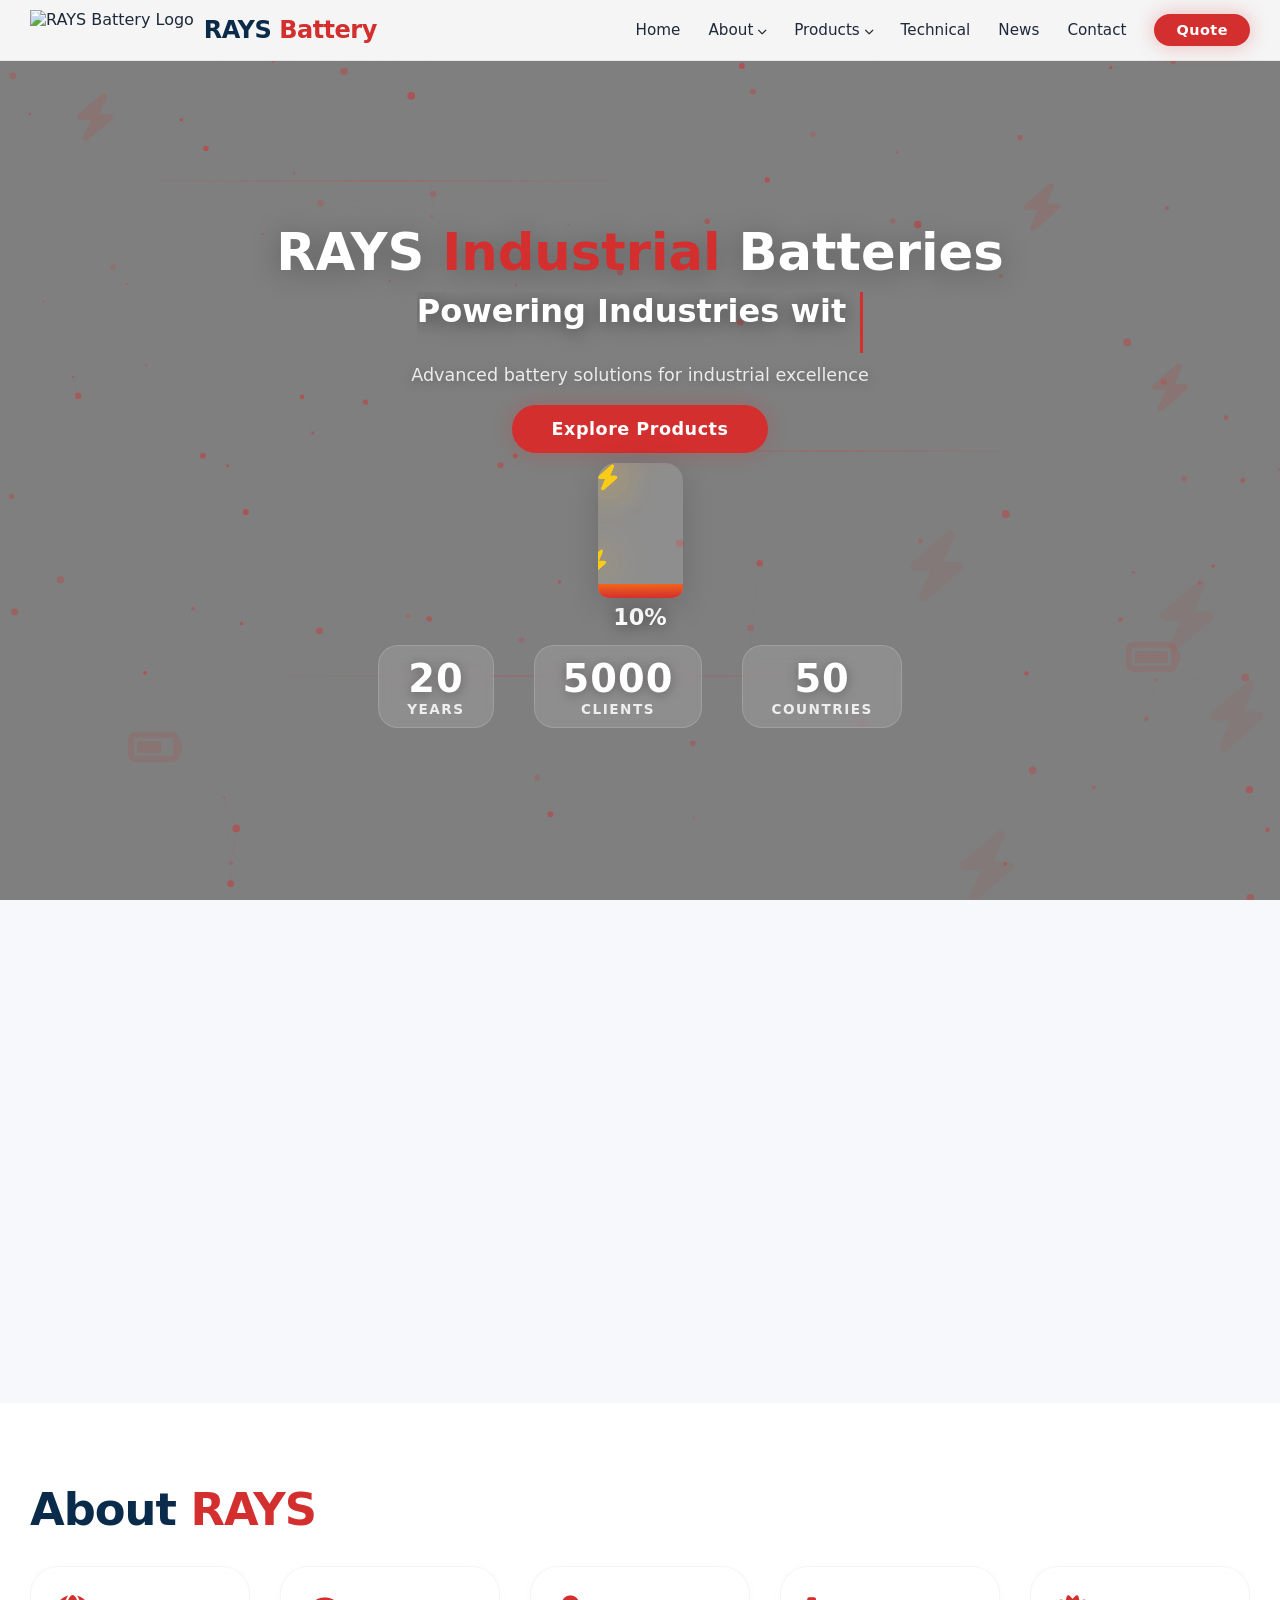
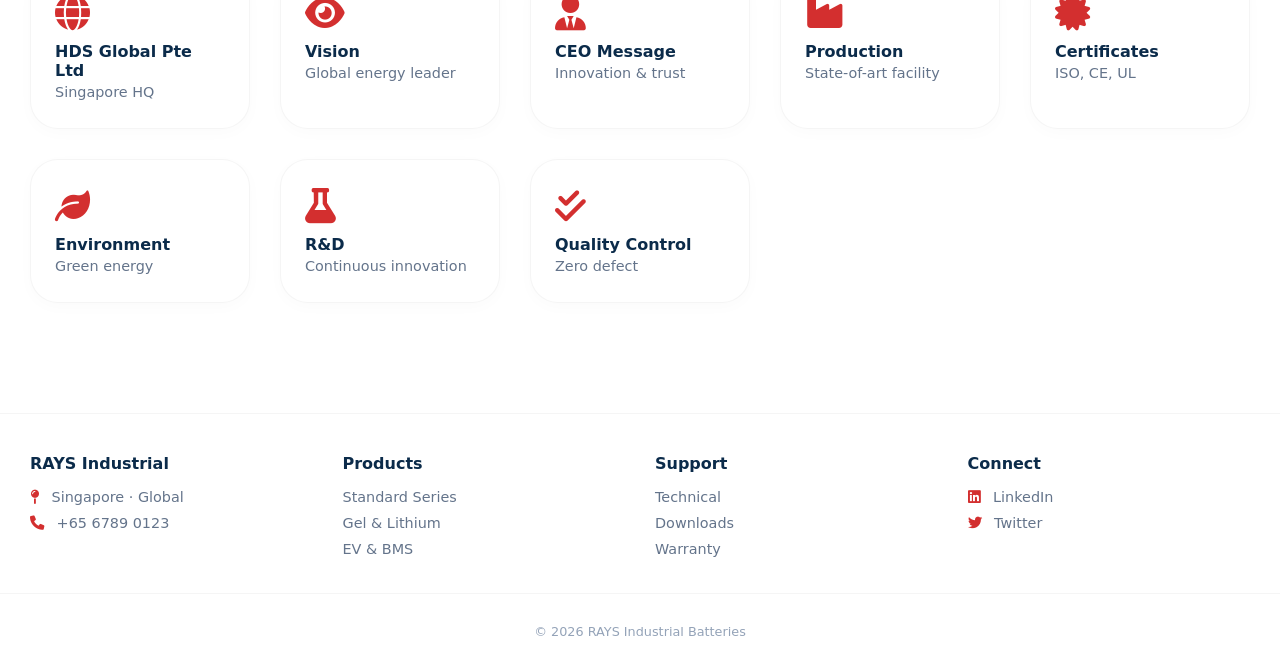
==== index.html @ 932a1aad "First commit" ====
<!DOCTYPE html>
<html lang="en">
<head>
    <meta charset="UTF-8" />
    <meta name="viewport" content="width=device-width, initial-scale=1.0" />
    <title>RAYS Industrial Batteries</title>
    <!-- Font Awesome -->
    <link rel="stylesheet" href="https://cdnjs.cloudflare.com/ajax/libs/font-awesome/6.0.0-beta3/css/all.min.css" />
    <link rel="stylesheet" href="style.css" />
</head>
<body>
    <!-- ==================== NAVIGATION ==================== -->
    <nav>
        <div class="container nav-container">
            <div class="logo">
                <img src="https://raysbattery.com/wp-content/uploads/2020/07/21.png" alt="RAYS Battery Logo" />
                <span class="logo-text">RAYS <span>Battery</span></span>
            </div>
            <div class="hamburger" id="hamburger">
                <span></span><span></span><span></span>
            </div>
            <ul class="nav-links" id="navLinks">
                <li>Home</li>
                <li class="dropdown-parent">
                    About <i class="fas fa-chevron-down" style="font-size:0.6rem;"></i>
                    <ul class="dropdown">
                        <li>HDS Global Pte Ltd</li><li>Vision</li><li>CEO Message</li>
                        <li>Production</li><li>Certificates</li><li>Environment</li>
                        <li>R&D</li><li>Quality</li>
                    </ul>
                </li>
                <li class="dropdown-parent">
                    Products <i class="fas fa-chevron-down" style="font-size:0.6rem;"></i>
                    <ul class="dropdown">
                        <li>SP 12V Standard</li><li>SP 2V Standard</li><li>SPF Hybrid Gel</li>
                        <li>HR High Rate</li><li>FT Front Terminal</li><li>EV Series</li>
                        <li>LFP Lithium</li><li>BMS Monitoring</li>
                    </ul>
                </li>
                <li>Technical</li>
                <li>News</li>
                <li>Contact</li>
                <li><a href="#" class="btn glow-btn nav-quote">Quote</a></li>
            </ul>
        </div>
    </nav>

    <!-- ==================== HERO SECTION ==================== -->
    <section class="hero" id="home">
        <!-- Background Image -->
        <div class="hero-bg-image"></div>
        <div class="hero-overlay"></div>

        <!-- Particle Canvas -->
        <canvas id="particles-canvas"></canvas>

        <!-- Rotating Cells -->
        <div class="rotating-cells">
            <i class="fas fa-bolt"></i><i class="fas fa-bolt"></i>
            <i class="fas fa-bolt"></i><i class="fas fa-bolt"></i>
        </div>

        <!-- Floating Icons -->
        <div class="floating-icons">
            <div class="floating-icon"><i class="fas fa-bolt"></i></div>
            <div class="floating-icon"><i class="fas fa-battery-full"></i></div>
            <div class="floating-icon"><i class="fas fa-bolt"></i></div>
            <div class="floating-icon"><i class="fas fa-battery-three-quarters"></i></div>
            <div class="floating-icon"><i class="fas fa-bolt"></i></div>
        </div>

        <!-- Glow Lines -->
        <div class="glow-lines">
            <div class="glow-line"></div>
            <div class="glow-line"></div>
            <div class="glow-line"></div>
        </div>

        <!-- Hero Content -->
        <div class="hero-content">
            <div class="hero-text">
                <h1 class="hero-title">RAYS <span>Industrial</span> Batteries</h1>
                <div class="typing-text" id="typingText">Powering Industries with Reliable Energy</div>
                <p class="hero-description">Advanced battery solutions for industrial excellence</p>
                <a href="#" class="btn hero-btn glow-btn">Explore Products</a>
            </div>
        </div>

        <!-- Center Battery (Between Button and Stats) -->
        <div class="hero-battery-center">
            <div class="battery-visual center-battery">
                <div class="battery-body">
                    <div class="battery-terminal"></div>
                    <div class="battery-fill" id="batteryFill" style="height: 0%;"></div>
                    <div class="spark"><i class="fas fa-bolt"></i></div>
                    <div class="spark"><i class="fas fa-bolt"></i></div>
                    <div class="spark"><i class="fas fa-bolt"></i></div>
                </div>
            </div>
            <div class="charge-text" id="chargeText">0%</div>
        </div>

        <!-- Stats Row -->
        <div class="stats-row">
            <div class="stat-item"><div class="stat-number" data-target="20">0</div><div class="stat-label">YEARS</div></div>
            <div class="stat-item"><div class="stat-number" data-target="5000">0</div><div class="stat-label">CLIENTS</div></div>
            <div class="stat-item"><div class="stat-number" data-target="50">0</div><div class="stat-label">COUNTRIES</div></div>
        </div>
    </section>

    <!-- ==================== PRODUCT SLIDER ==================== -->
    <section>
        <div class="container">
            <h2 class="section-title reveal">Our <span>Products</span></h2>
            <p class="section-sub reveal">Premium battery solutions for every industrial need</p>
            <div class="slider-wrapper reveal">
                <div class="slider-track" id="sliderTrack">
                    <div class="slide-card"><i class="fas fa-bolt"></i><h4>SP 12V Standard</h4><p>High reliability</p></div>
                    <div class="slide-card"><i class="fas fa-bolt"></i><h4>SP 2V Standard</h4><p>Heavy duty</p></div>
                    <div class="slide-card"><i class="fas fa-bolt"></i><h4>SPF Hybrid Gel</h4><p>Deep cycle</p></div>
                    <div class="slide-card"><i class="fas fa-bolt"></i><h4>HR High Rate</h4><p>Fast discharge</p></div>
                    <div class="slide-card"><i class="fas fa-bolt"></i><h4>FT Front Terminal</h4><p>Space saving</p></div>
                    <div class="slide-card"><i class="fas fa-bolt"></i><h4>EV Series</h4><p>Electric vehicles</p></div>
                    <div class="slide-card"><i class="fas fa-bolt"></i><h4>LFP Lithium</h4><p>Light &amp; safe</p></div>
                    <div class="slide-card"><i class="fas fa-bolt"></i><h4>BMS Monitoring</h4><p>Smart control</p></div>
                    <div class="slide-card"><i class="fas fa-bolt"></i><h4>SP 12V Standard</h4><p>High reliability</p></div>
                    <div class="slide-card"><i class="fas fa-bolt"></i><h4>SP 2V Standard</h4><p>Heavy duty</p></div>
                </div>
            </div>
        </div>
    </section>

    <!-- ==================== ABOUT ==================== -->
    <section>
        <div class="container">
            <h2 class="section-title reveal">About <span>RAYS</span></h2>
            <div class="about-grid reveal">
                <div class="about-card"><i class="fas fa-globe"></i><h4>HDS Global Pte Ltd</h4><p>Singapore HQ</p></div>
                <div class="about-card"><i class="fas fa-eye"></i><h4>Vision</h4><p>Global energy leader</p></div>
                <div class="about-card"><i class="fas fa-user-tie"></i><h4>CEO Message</h4><p>Innovation &amp; trust</p></div>
                <div class="about-card"><i class="fas fa-industry"></i><h4>Production</h4><p>State-of-art facility</p></div>
                <div class="about-card"><i class="fas fa-certificate"></i><h4>Certificates</h4><p>ISO, CE, UL</p></div>
                <div class="about-card"><i class="fas fa-leaf"></i><h4>Environment</h4><p>Green energy</p></div>
                <div class="about-card"><i class="fas fa-flask"></i><h4>R&amp;D</h4><p>Continuous innovation</p></div>
                <div class="about-card"><i class="fas fa-check-double"></i><h4>Quality Control</h4><p>Zero defect</p></div>
            </div>
        </div>
    </section>

    <!-- ==================== FOOTER ==================== -->
    <footer>
        <div class="container footer-grid">
            <div><h4>RAYS Industrial</h4><p><i class="fas fa-map-pin"></i> Singapore · Global</p><p><i class="fas fa-phone"></i> +65 6789 0123</p></div>
            <div><h4>Products</h4><ul><li>Standard Series</li><li>Gel &amp; Lithium</li><li>EV &amp; BMS</li></ul></div>
            <div><h4>Support</h4><ul><li>Technical</li><li>Downloads</li><li>Warranty</li></ul></div>
            <div><h4>Connect</h4><p><i class="fab fa-linkedin"></i> LinkedIn</p><p><i class="fab fa-twitter"></i> Twitter</p></div>
        </div>
        <div class="footer-bottom">&copy; 2026 RAYS Industrial Batteries</div>
    </footer>

    <script src="script.js"></script>
</body>
</html>
---- style.css ----
/* style.css */
/* ==================== RESET & BASE ==================== */
* {
    margin: 0;
    padding: 0;
    box-sizing: border-box;
    font-family: 'Inter', 'Segoe UI', system-ui, sans-serif;
}
body {
    background: #f6f8fc;
    color: #1e293b;
    overflow-x: hidden;
}
a {
    text-decoration: none;
    color: inherit;
}
ul {
    list-style: none;
}
.container {
    max-width: 1280px;
    margin: 0 auto;
    padding: 0 30px;
}

/* ==================== NAVBAR ==================== */
nav {
    position: fixed;
    top: 0;
    left: 0;
    width: 100%;
    z-index: 999;
    background: rgba(255, 255, 255, 0.92);
    backdrop-filter: blur(16px) saturate(180%);
    -webkit-backdrop-filter: blur(16px) saturate(180%);
    border-bottom: 1px solid rgba(0, 0, 0, 0.06);
    padding: 8px 0;
    transition: 0.3s;
}
.nav-container {
    display: flex;
    align-items: center;
    justify-content: space-between;
    flex-wrap: wrap;
}
.logo {
    display: flex;
    align-items: center;
    gap: 10px;
}
.logo img {
    height: 40px;
    width: auto;
    object-fit: contain;
}
.logo-text {
    font-size: 1.5rem;
    font-weight: 700;
    letter-spacing: -0.5px;
    color: #0b2b4a;
}
.logo-text span {
    color: #d32f2f;
}
.nav-links {
    display: flex;
    gap: 28px;
    align-items: center;
    flex-wrap: wrap;
}
.nav-links li {
    position: relative;
    font-weight: 500;
    font-size: 0.95rem;
    color: #1e293b;
    transition: 0.2s;
    cursor: pointer;
    padding: 6px 0;
}
.nav-links li:hover {
    color: #d32f2f;
}
.nav-links li::after {
    content: '';
    position: absolute;
    bottom: 0;
    left: 0;
    width: 0%;
    height: 2.5px;
    background: #d32f2f;
    transition: 0.3s;
    border-radius: 4px;
}
.nav-links li:hover::after {
    width: 100%;
}
.nav-links .dropdown {
    display: none;
    position: absolute;
    top: 34px;
    left: -12px;
    background: rgba(255, 255, 255, 0.98);
    backdrop-filter: blur(12px);
    border-radius: 18px;
    padding: 12px 0;
    min-width: 200px;
    border: 1px solid rgba(0, 0, 0, 0.06);
    box-shadow: 0 20px 40px -12px rgba(0, 0, 0, 0.15);
}
.nav-links .dropdown-parent:hover .dropdown {
    display: block;
}
.dropdown li {
    padding: 8px 24px;
    color: #1e293b;
    font-weight: 400;
    font-size: 0.9rem;
}
.dropdown li:hover {
    background: #f1f5f9;
    color: #d32f2f;
}
.dropdown li::after {
    display: none;
}
.nav-quote {
    padding: 8px 22px !important;
    font-size: 0.9rem !important;
}
.hamburger {
    display: none;
    flex-direction: column;
    gap: 5px;
    cursor: pointer;
    padding: 4px;
}
.hamburger span {
    width: 28px;
    height: 3px;
    background: #0b2b4a;
    border-radius: 6px;
    transition: 0.3s;
}

/* ==================== BUTTONS ==================== */
.btn {
    display: inline-block;
    background: #d32f2f;
    color: #fff;
    padding: 10px 28px;
    border-radius: 60px;
    font-weight: 600;
    letter-spacing: 0.5px;
    transition: all 0.3s ease;
    border: none;
    cursor: pointer;
    box-shadow: 0 8px 24px rgba(211, 47, 47, 0.25);
}
.btn:hover {
    background: #b71c1c;
    transform: scale(1.04);
    box-shadow: 0 12px 32px rgba(211, 47, 47, 0.35);
}
.glow-btn {
    box-shadow: 0 0 20px rgba(211, 47, 47, 0.3);
}
.glow-btn:hover {
    box-shadow: 0 0 40px rgba(211, 47, 47, 0.5);
}
.section-title {
    font-size: 2.8rem;
    font-weight: 700;
    margin-bottom: 16px;
    letter-spacing: -1px;
    color: #0b2b4a;
}
.section-title span {
    color: #d32f2f;
}
.section-sub {
    color: #475569;
    font-size: 1.1rem;
    max-width: 600px;
}

/* ==================== HERO SECTION ==================== */
.hero {
    position: relative;
    width: 100%;
    min-height: 100vh;
    padding: 100px 0 50px;
    display: flex;
    flex-direction: column;
    align-items: center;
    justify-content: center;
    overflow: hidden;
}
.hero-bg-image {
    position: absolute;
    top: 0;
    left: 0;
    width: 100%;
    height: 100%;
    background: url('https://images.pexels.com/photos/414837/pexels-photo-414837.jpeg?auto=compress&cs=tinysrgb&w=1920') center/cover no-repeat;
    z-index: 0;
    filter: brightness(0.6) saturate(1.3);
    animation: slowZoom 25s ease-in-out infinite alternate;
}
@keyframes slowZoom {
    0% { transform: scale(1); }
    100% { transform: scale(1.1); }
}
.hero-overlay {
    position: absolute;
    inset: 0;
    background: rgba(0, 0, 0, 0.5);
    z-index: 1;
    backdrop-filter: blur(1px);
}

/* ----- Hero Content ----- */
.hero-content {
    position: relative;
    z-index: 5;
    display: flex;
    align-items: center;
    justify-content: center;
    width: 100%;
    max-width: 1200px;
    padding: 0 30px;
}
.hero-text {
    flex: 1;
    min-width: 280px;
    text-align: center;
    display: flex;
    flex-direction: column;
    align-items: center;
}
.hero-title {
    font-size: 3.2rem;
    font-weight: 800;
    color: #fff;
    text-shadow: 0 4px 30px rgba(0, 0, 0, 0.3);
    margin-bottom: 10px;
}
.hero-title span {
    color: #d32f2f;
}
.typing-text {
    font-size: 2rem;
    font-weight: 600;
    color: #fff;
    min-height: 3.8rem;
    border-right: 3px solid #d32f2f;
    display: inline-block;
    padding-right: 14px;
    white-space: nowrap;
    overflow: hidden;
    animation: blinkCursor 0.8s step-end infinite;
    text-shadow: 0 2px 20px rgba(0, 0, 0, 0.5);
}
@keyframes blinkCursor {
    0%, 100% { border-color: #d32f2f; }
    50% { border-color: transparent; }
}
.hero-description {
    color: rgba(255, 255, 255, 0.85);
    font-size: 1.1rem;
    margin: 12px 0 20px;
    text-shadow: 0 2px 12px rgba(0, 0, 0, 0.3);
}
.hero-btn {
    background: #d32f2f;
    color: #fff;
    padding: 14px 40px;
    font-size: 1.1rem;
}

/* ----- Center Battery ----- */
.hero-battery-center {
    position: relative;
    z-index: 5;
    display: flex;
    flex-direction: column;
    align-items: center;
    margin: 10px 0 15px;
}
.center-battery {
    width: 85px;
    height: 135px;
}
.center-battery .battery-body {
    width: 100%;
    height: 100%;
    border-width: 3px;
    border-radius: 18px 18px 10px 10px;
    background: rgba(255, 255, 255, 0.12);
    border-color: rgba(255, 255, 255, 0.3);
    box-shadow: 0 8px 32px rgba(0, 0, 0, 0.15);
    position: relative;
    overflow: hidden;
}
.center-battery .battery-terminal {
    position: absolute;
    top: -10px;
    left: 50%;
    transform: translateX(-50%);
    width: 24px;
    height: 10px;
    background: rgba(255, 255, 255, 0.4);
    border-radius: 6px 6px 0 0;
}
.center-battery .battery-fill {
    position: absolute;
    bottom: 0;
    left: 0;
    width: 100%;
    height: 0%;
    background: linear-gradient(0deg, #d32f2f, #f97316);
    transition: height 0.2s;
    border-radius: 0 0 10px 10px;
    box-shadow: inset 0 0 30px rgba(211, 47, 47, 0.3);
}
.center-battery .spark {
    position: absolute;
    font-size: 1.6rem;
    color: #facc15;
    filter: drop-shadow(0 0 20px #fbbf24);
    animation: sparkFade 1.2s infinite alternate;
}
.center-battery .spark:nth-child(1) { top: -5%; left: -15%; animation-delay: 0.2s; }
.center-battery .spark:nth-child(2) { top: 25%; right: -18%; animation-delay: 0.8s; }
.center-battery .spark:nth-child(3) { bottom: 15%; left: -12%; animation-delay: 1.4s; }
@keyframes sparkFade {
    0% { opacity: 0.2; transform: scale(0.8) rotate(0deg); }
    100% { opacity: 1; transform: scale(1.3) rotate(20deg); }
}
.charge-text {
    font-size: 1.4rem;
    font-weight: 700;
    color: #fff;
    text-shadow: 0 2px 16px rgba(0, 0, 0, 0.5);
    margin-top: 6px;
}

/* ----- Stats Row ----- */
.stats-row {
    position: relative;
    z-index: 5;
    display: flex;
    justify-content: center;
    gap: 40px;
    flex-wrap: wrap;
}
.stat-item {
    text-align: center;
    background: rgba(255, 255, 255, 0.12);
    backdrop-filter: blur(8px);
    padding: 10px 28px;
    border-radius: 20px;
    border: 1px solid rgba(255, 255, 255, 0.15);
}
.stat-number {
    font-size: 2.4rem;
    font-weight: 800;
    color: #fff;
    letter-spacing: 1px;
    text-shadow: 0 2px 12px rgba(0, 0, 0, 0.3);
}
.stat-label {
    color: rgba(255, 255, 255, 0.85);
    font-size: 0.85rem;
    text-transform: uppercase;
    letter-spacing: 1.5px;
    font-weight: 600;
}

/* ==================== BACKGROUND ANIMATIONS ==================== */
#particles-canvas {
    position: absolute;
    inset: 0;
    z-index: 2;
    pointer-events: none;
}
.floating-icons {
    position: absolute;
    inset: 0;
    z-index: 3;
    pointer-events: none;
}
.floating-icon {
    position: absolute;
    font-size: 3rem;
    color: #d32f2f;
    opacity: 0.12;
    animation: floatAnim 14s infinite alternate ease-in-out;
}
.floating-icon:nth-child(1) { top: 10%; left: 6%; animation-duration: 18s; }
.floating-icon:nth-child(2) { top: 70%; left: 88%; animation-duration: 22s; }
.floating-icon:nth-child(3) { top: 40%; left: 90%; animation-duration: 15s; }
.floating-icon:nth-child(4) { top: 80%; left: 10%; animation-duration: 20s; }
.floating-icon:nth-child(5) { top: 20%; left: 80%; animation-duration: 16s; }
@keyframes floatAnim {
    0% { transform: translate(0, 0) scale(1) rotate(0deg); }
    100% { transform: translate(30px, -40px) scale(1.2) rotate(15deg); }
}
.rotating-cells {
    position: absolute;
    width: 500px;
    height: 500px;
    right: -80px;
    bottom: -80px;
    z-index: 1;
    opacity: 0.06;
    animation: rotateCells 50s linear infinite;
}
.rotating-cells i {
    font-size: 4.5rem;
    color: #d32f2f;
    position: absolute;
}
.rotating-cells i:nth-child(1) { top: 10%; left: 10%; }
.rotating-cells i:nth-child(2) { top: 40%; left: 70%; }
.rotating-cells i:nth-child(3) { top: 70%; left: 20%; }
.rotating-cells i:nth-child(4) { top: 20%; left: 60%; }
@keyframes rotateCells {
    0% { transform: rotate(0deg); }
    100% { transform: rotate(360deg); }
}
.glow-lines {
    position: absolute;
    inset: 0;
    z-index: 3;
    pointer-events: none;
    overflow: hidden;
}
.glow-line {
    position: absolute;
    height: 2px;
    background: linear-gradient(90deg, transparent, #d32f2f, transparent);
    width: 40%;
    top: 20%;
    left: 10%;
    animation: flowLine 5s infinite linear;
    opacity: 0.2;
}
.glow-line:nth-child(2) { top: 50%; left: 50%; animation-delay: 2.5s; width: 30%; }
.glow-line:nth-child(3) { top: 75%; left: 20%; animation-delay: 4s; width: 50%; }
@keyframes flowLine {
    0% { transform: translateX(-100%) scaleX(0.5); opacity: 0; }
    50% { opacity: 0.5; }
    100% { transform: translateX(150%) scaleX(1.2); opacity: 0; }
}

/* ==================== SECTIONS ==================== */
section {
    padding: 80px 0;
    background: #f6f8fc;
}
section:nth-child(even) {
    background: #ffffff;
}

/* ----- Product Slider ----- */
.slider-wrapper {
    overflow: hidden;
    margin: 40px 0;
    position: relative;
}
.slider-track {
    display: flex;
    gap: 24px;
    transition: transform 0.6s cubic-bezier(0.25, 0.46, 0.45, 0.94);
    will-change: transform;
}
.slide-card {
    min-width: 260px;
    background: #ffffff;
    backdrop-filter: blur(4px);
    border-radius: 28px;
    padding: 32px 20px;
    border: 1px solid rgba(0, 0, 0, 0.04);
    transition: 0.3s;
    text-align: center;
    box-shadow: 0 8px 30px rgba(0, 0, 0, 0.04);
}
.slide-card:hover {
    transform: translateY(-12px);
    border-color: #d32f2f;
    box-shadow: 0 20px 48px rgba(211, 47, 47, 0.10);
}
.slide-card i {
    font-size: 2.8rem;
    color: #d32f2f;
    margin-bottom: 16px;
}
.slide-card h4 {
    font-size: 1.2rem;
    margin-bottom: 8px;
    color: #0b2b4a;
}
.slide-card p {
    color: #64748b;
    font-size: 0.9rem;
}

/* ----- About Grid ----- */
.about-grid {
    display: grid;
    grid-template-columns: repeat(auto-fit, minmax(220px, 1fr));
    gap: 30px;
    margin: 30px 0;
}
.about-card {
    background: #ffffff;
    padding: 28px 24px;
    border-radius: 28px;
    border: 1px solid rgba(0, 0, 0, 0.04);
    transition: 0.3s;
    box-shadow: 0 4px 16px rgba(0, 0, 0, 0.02);
}
.about-card:hover {
    border-color: #d32f2f;
    transform: scale(1.02);
    box-shadow: 0 12px 32px rgba(0, 0, 0, 0.06);
}
.about-card i {
    color: #d32f2f;
    font-size: 2.2rem;
    margin-bottom: 12px;
}
.about-card h4 {
    color: #0b2b4a;
    margin-bottom: 4px;
}
.about-card p {
    color: #64748b;
    font-size: 0.9rem;
}

/* ----- Reveal Animation ----- */
.reveal {
    opacity: 0;
    transform: translateY(30px);
    transition: opacity 0.8s ease, transform 0.8s ease;
}
.reveal.visible {
    opacity: 1;
    transform: translateY(0);
}

/* ==================== FOOTER ==================== */
footer {
    background: #ffffff;
    padding: 40px 0 20px;
    border-top: 1px solid rgba(0, 0, 0, 0.04);
}
.footer-grid {
    display: grid;
    grid-template-columns: repeat(auto-fit, minmax(180px, 1fr));
    gap: 30px;
}
.footer-grid h4 {
    color: #0b2b4a;
    margin-bottom: 12px;
}
.footer-grid p,
.footer-grid li {
    color: #64748b;
    font-size: 0.9rem;
    line-height: 1.8;
}
.footer-grid i {
    margin-right: 8px;
    color: #d32f2f;
}
.footer-bottom {
    text-align: center;
    color: #94a3b8;
    padding-top: 30px;
    font-size: 0.8rem;
    border-top: 1px solid rgba(0, 0, 0, 0.04);
    margin-top: 30px;
}

/* ==================== RESPONSIVE ==================== */
@media (max-width: 768px) {
    .hamburger { display: flex; }
    .nav-links {
        position: absolute;
        top: 70px;
        left: 0;
        width: 100%;
        background: rgba(255, 255, 255, 0.98);
        backdrop-filter: blur(16px);
        flex-direction: column;
        align-items: flex-start;
        padding: 24px 30px;
        gap: 16px;
        border-bottom: 1px solid rgba(0, 0, 0, 0.04);
        display: none;
        box-shadow: 0 20px 40px rgba(0, 0, 0, 0.06);
    }
    .nav-links.active { display: flex; }
    .nav-links li { width: 100%; }
    .nav-links .dropdown {
        position: static;
        background: transparent;
        backdrop-filter: none;
        box-shadow: none;
        padding: 8px 0 0 16px;
        border: none;
        display: none;
    }
    .nav-links .dropdown-parent.active-dropdown .dropdown {
        display: block;
    }
    .nav-links li::after { display: none; }
    
    .hero { padding: 90px 0 40px; }
    .hero-title { font-size: 2.2rem; }
    .typing-text { font-size: 1.4rem; white-space: normal; }
    .stats-row { gap: 15px; }
    .stat-item { padding: 6px 16px; }
    .stat-number { font-size: 1.8rem; }
    .section-title { font-size: 2rem; }
    .center-battery { width: 65px; height: 105px; }
    .charge-text { font-size: 1.2rem; }
}
@media (max-width: 480px) {
    .logo img { height: 32px; }
    .logo-text { font-size: 1.2rem; }
    .btn { padding: 8px 20px; font-size: 0.85rem; }
    .section-title { font-size: 1.6rem; }
    .container { padding: 0 16px; }
    .hero-title { font-size: 1.8rem; }
    .typing-text { font-size: 1.2rem; }
    .hero-description { font-size: 0.95rem; }
    .center-battery { width: 55px; height: 88px; }
    .charge-text { font-size: 1rem; }
    .stat-item { padding: 4px 12px; }
    .stat-number { font-size: 1.4rem; }
    .stat-label { font-size: 0.7rem; }
    .center-battery .spark { font-size: 1.2rem; }
}
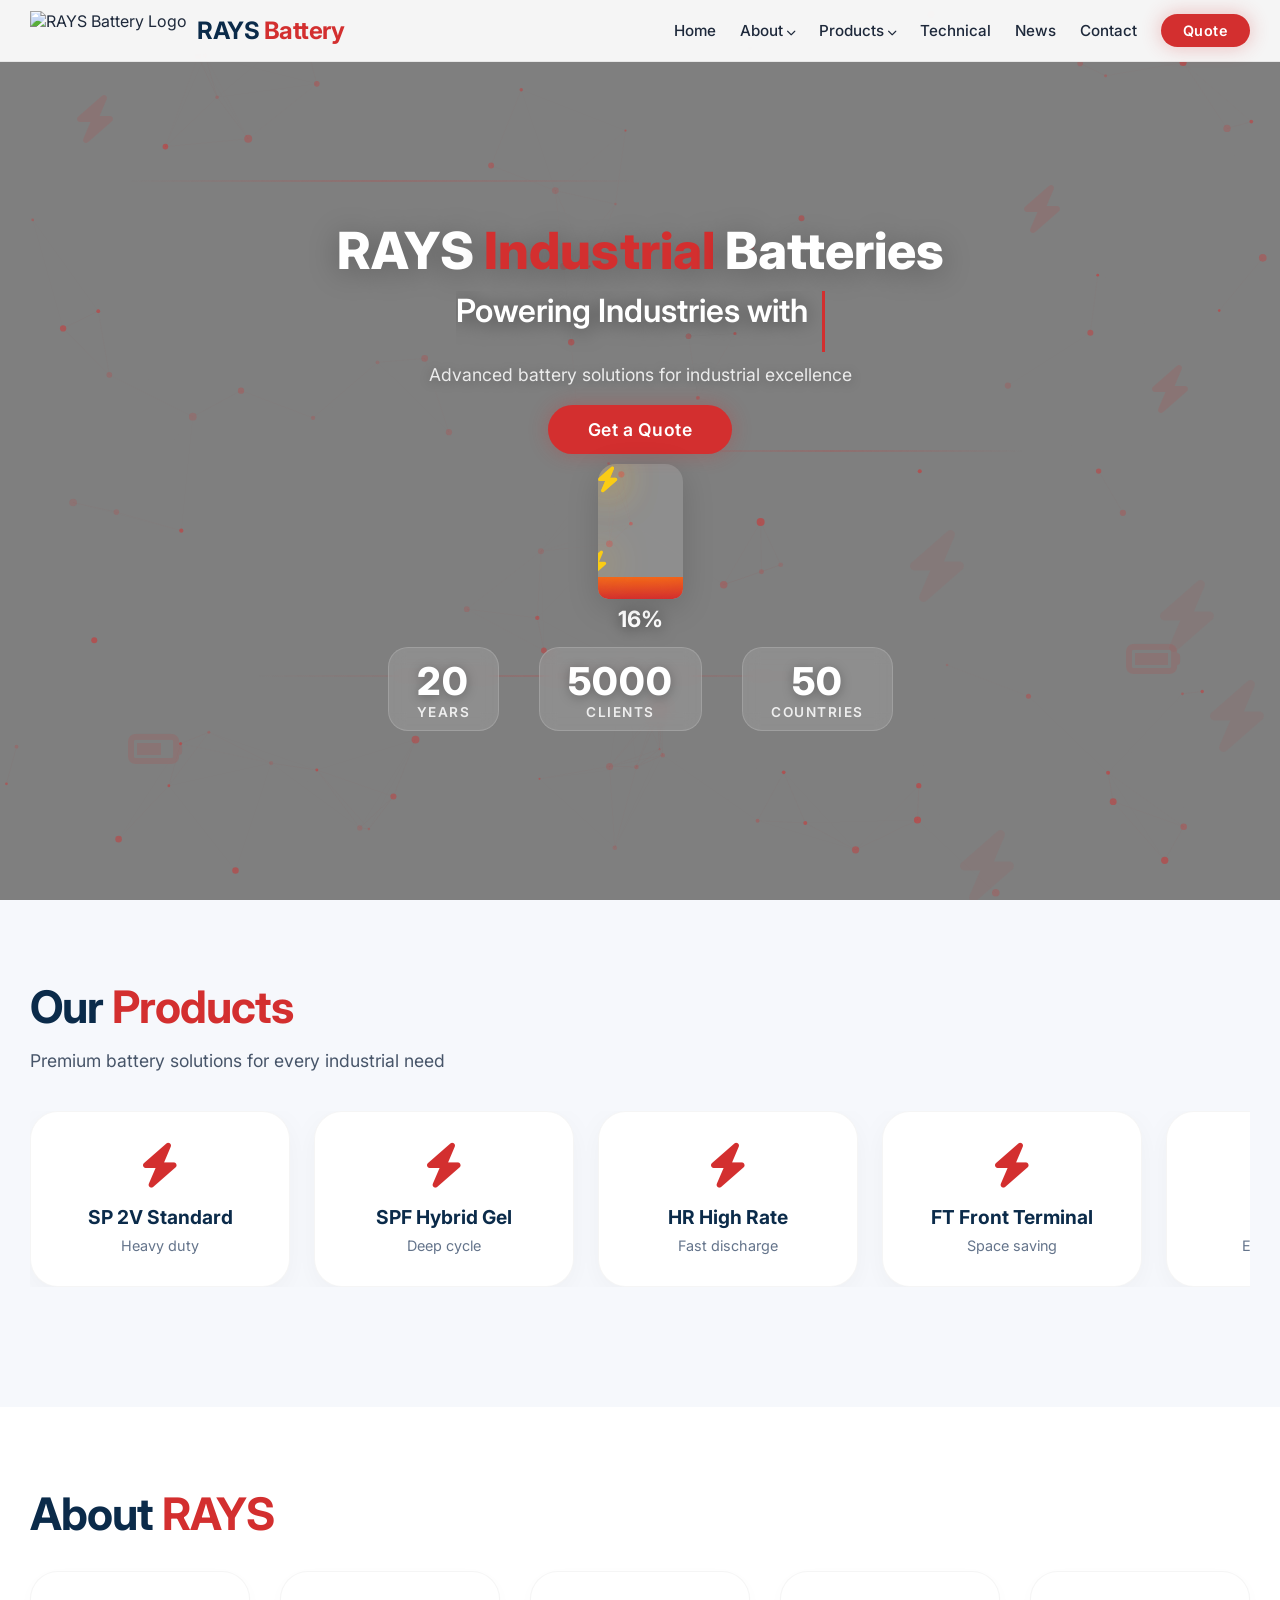
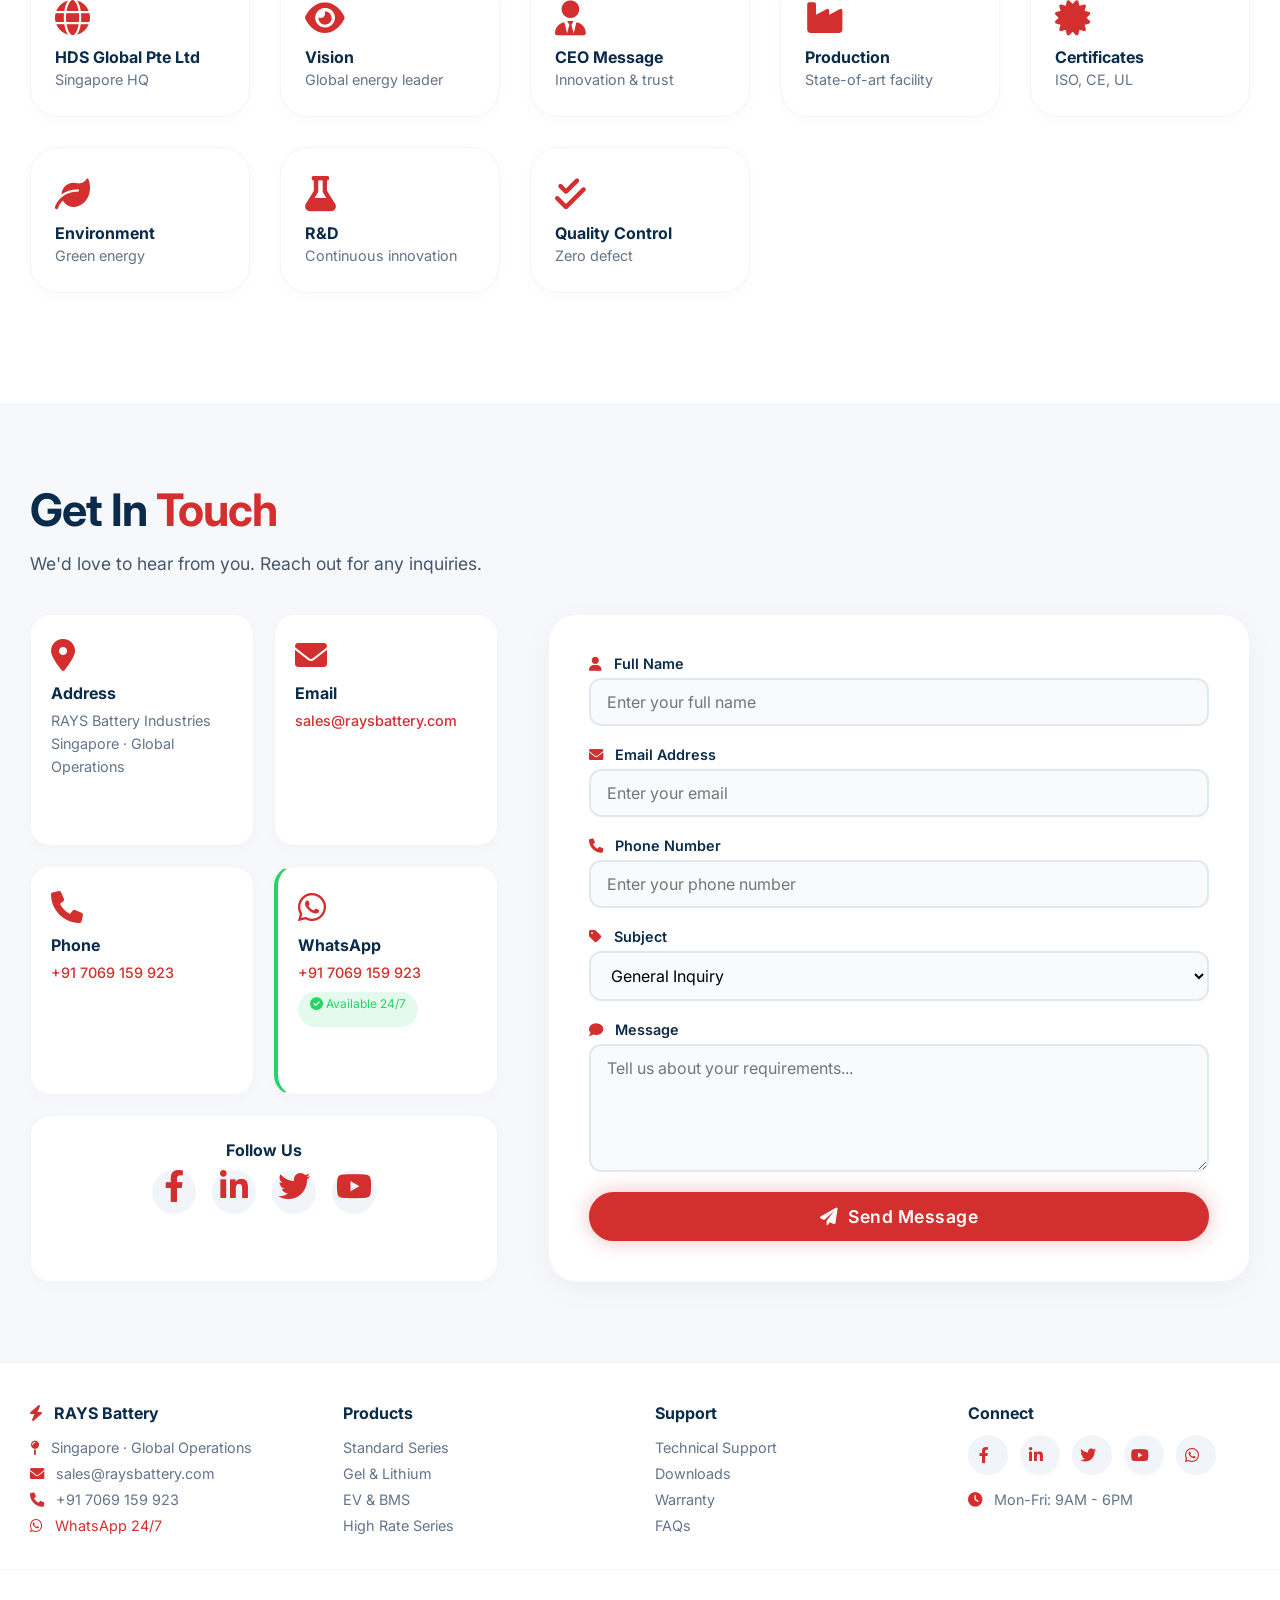
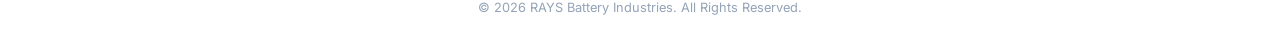
==== commit 3b8316b6: "update" ====
--- a/index.html
+++ b/index.html
@@ -3,9 +3,11 @@
 <head>
     <meta charset="UTF-8" />
     <meta name="viewport" content="width=device-width, initial-scale=1.0" />
-    <title>RAYS Industrial Batteries</title>
+    <title>RAYS Battery - Industrial Battery Solutions</title>
     <!-- Font Awesome -->
     <link rel="stylesheet" href="https://cdnjs.cloudflare.com/ajax/libs/font-awesome/6.0.0-beta3/css/all.min.css" />
+    <!-- Google Fonts -->
+    <link href="https://fonts.googleapis.com/css2?family=Inter:wght@300;400;500;600;700;800;900&display=swap" rel="stylesheet" />
     <link rel="stylesheet" href="style.css" />
 </head>
 <body>
@@ -20,47 +22,50 @@
                 <span></span><span></span><span></span>
             </div>
             <ul class="nav-links" id="navLinks">
-                <li>Home</li>
+                <li><a href="#home">Home</a></li>
                 <li class="dropdown-parent">
-                    About <i class="fas fa-chevron-down" style="font-size:0.6rem;"></i>
+                    <a href="#about">About</a> <i class="fas fa-chevron-down" style="font-size:0.6rem;"></i>
                     <ul class="dropdown">
-                        <li>HDS Global Pte Ltd</li><li>Vision</li><li>CEO Message</li>
-                        <li>Production</li><li>Certificates</li><li>Environment</li>
-                        <li>R&D</li><li>Quality</li>
+                        <li><a href="#about">HDS Global Pte Ltd</a></li>
+                        <li><a href="#about">Vision</a></li>
+                        <li><a href="#about">CEO Message</a></li>
+                        <li><a href="#about">Production</a></li>
+                        <li><a href="#about">Certificates</a></li>
+                        <li><a href="#about">Environment</a></li>
+                        <li><a href="#about">R&D</a></li>
+                        <li><a href="#about">Quality</a></li>
                     </ul>
                 </li>
                 <li class="dropdown-parent">
-                    Products <i class="fas fa-chevron-down" style="font-size:0.6rem;"></i>
+                    <a href="#products">Products</a> <i class="fas fa-chevron-down" style="font-size:0.6rem;"></i>
                     <ul class="dropdown">
-                        <li>SP 12V Standard</li><li>SP 2V Standard</li><li>SPF Hybrid Gel</li>
-                        <li>HR High Rate</li><li>FT Front Terminal</li><li>EV Series</li>
-                        <li>LFP Lithium</li><li>BMS Monitoring</li>
+                        <li><a href="#products">SP 12V Standard</a></li>
+                        <li><a href="#products">SP 2V Standard</a></li>
+                        <li><a href="#products">SPF Hybrid Gel</a></li>
+                        <li><a href="#products">HR High Rate</a></li>
+                        <li><a href="#products">FT Front Terminal</a></li>
+                        <li><a href="#products">EV Series</a></li>
+                        <li><a href="#products">LFP Lithium</a></li>
+                        <li><a href="#products">BMS Monitoring</a></li>
                     </ul>
                 </li>
-                <li>Technical</li>
-                <li>News</li>
-                <li>Contact</li>
-                <li><a href="#" class="btn glow-btn nav-quote">Quote</a></li>
+                <li><a href="#support">Technical</a></li>
+                <li><a href="#news">News</a></li>
+                <li><a href="#contact">Contact</a></li>
+                <li><a href="#contact" class="btn glow-btn nav-quote">Quote</a></li>
             </ul>
         </div>
     </nav>
 
     <!-- ==================== HERO SECTION ==================== -->
     <section class="hero" id="home">
-        <!-- Background Image -->
         <div class="hero-bg-image"></div>
         <div class="hero-overlay"></div>
-
-        <!-- Particle Canvas -->
         <canvas id="particles-canvas"></canvas>
-
-        <!-- Rotating Cells -->
         <div class="rotating-cells">
             <i class="fas fa-bolt"></i><i class="fas fa-bolt"></i>
             <i class="fas fa-bolt"></i><i class="fas fa-bolt"></i>
         </div>
-
-        <!-- Floating Icons -->
         <div class="floating-icons">
             <div class="floating-icon"><i class="fas fa-bolt"></i></div>
             <div class="floating-icon"><i class="fas fa-battery-full"></i></div>
@@ -68,25 +73,21 @@
             <div class="floating-icon"><i class="fas fa-battery-three-quarters"></i></div>
             <div class="floating-icon"><i class="fas fa-bolt"></i></div>
         </div>
-
-        <!-- Glow Lines -->
         <div class="glow-lines">
             <div class="glow-line"></div>
             <div class="glow-line"></div>
             <div class="glow-line"></div>
         </div>
 
-        <!-- Hero Content -->
         <div class="hero-content">
             <div class="hero-text">
                 <h1 class="hero-title">RAYS <span>Industrial</span> Batteries</h1>
                 <div class="typing-text" id="typingText">Powering Industries with Reliable Energy</div>
                 <p class="hero-description">Advanced battery solutions for industrial excellence</p>
-                <a href="#" class="btn hero-btn glow-btn">Explore Products</a>
-            </div>
-        </div>
-
-        <!-- Center Battery (Between Button and Stats) -->
+                <a href="#contact" class="btn hero-btn glow-btn">Get a Quote</a>
+            </div>
+        </div>
+
         <div class="hero-battery-center">
             <div class="battery-visual center-battery">
                 <div class="battery-body">
@@ -100,16 +101,15 @@
             <div class="charge-text" id="chargeText">0%</div>
         </div>
 
-        <!-- Stats Row -->
         <div class="stats-row">
-            <div class="stat-item"><div class="stat-number" data-target="20">0</div><div class="stat-label">YEARS</div></div>
-            <div class="stat-item"><div class="stat-number" data-target="5000">0</div><div class="stat-label">CLIENTS</div></div>
-            <div class="stat-item"><div class="stat-number" data-target="50">0</div><div class="stat-label">COUNTRIES</div></div>
+            <div class="stat-item"><div class="stat-number" data-target="20">0</div><div class="stat-label">Years</div></div>
+            <div class="stat-item"><div class="stat-number" data-target="5000">0</div><div class="stat-label">Clients</div></div>
+            <div class="stat-item"><div class="stat-number" data-target="50">0</div><div class="stat-label">Countries</div></div>
         </div>
     </section>
 
     <!-- ==================== PRODUCT SLIDER ==================== -->
-    <section>
+    <section id="products">
         <div class="container">
             <h2 class="section-title reveal">Our <span>Products</span></h2>
             <p class="section-sub reveal">Premium battery solutions for every industrial need</p>
@@ -131,7 +131,7 @@
     </section>
 
     <!-- ==================== ABOUT ==================== -->
-    <section>
+    <section id="about">
         <div class="container">
             <h2 class="section-title reveal">About <span>RAYS</span></h2>
             <div class="about-grid reveal">
@@ -147,15 +147,126 @@
         </div>
     </section>
 
+    <!-- ==================== CONTACT SECTION ==================== -->
+    <section id="contact" class="contact-section">
+        <div class="container">
+            <h2 class="section-title reveal">Get In <span>Touch</span></h2>
+            <p class="section-sub reveal">We'd love to hear from you. Reach out for any inquiries.</p>
+            
+            <div class="contact-grid reveal">
+                <!-- Contact Info -->
+                <div class="contact-info">
+                    <div class="contact-card">
+                        <i class="fas fa-map-marker-alt"></i>
+                        <h4>Address</h4>
+                        <p>RAYS Battery Industries<br />Singapore · Global Operations</p>
+                    </div>
+                    <div class="contact-card">
+                        <i class="fas fa-envelope"></i>
+                        <h4>Email</h4>
+                        <p><a href="mailto:sales@raysbattery.com">sales@raysbattery.com</a></p>
+                    </div>
+                    <div class="contact-card">
+                        <i class="fas fa-phone"></i>
+                        <h4>Phone</h4>
+                        <p><a href="tel:+917069159923">+91 7069 159 923</a></p>
+                    </div>
+                    <div class="contact-card whatsapp-card">
+                        <i class="fab fa-whatsapp"></i>
+                        <h4>WhatsApp</h4>
+                        <p><a href="https://wa.me/917069159923" target="_blank">+91 7069 159 923</a></p>
+                        <span class="whatsapp-badge"><i class="fas fa-check-circle"></i> Available 24/7</span>
+                    </div>
+                    <div class="contact-card social-card">
+                        <h4>Follow Us</h4>
+                        <div class="social-icons">
+                            <a href="#"><i class="fab fa-facebook-f"></i></a>
+                            <a href="#"><i class="fab fa-linkedin-in"></i></a>
+                            <a href="#"><i class="fab fa-twitter"></i></a>
+                            <a href="#"><i class="fab fa-youtube"></i></a>
+                        </div>
+                    </div>
+                </div>
+
+                <!-- Contact Form -->
+                <div class="contact-form-wrapper">
+                    <form id="contactForm" class="contact-form">
+                        <div class="form-group">
+                            <label for="name"><i class="fas fa-user"></i> Full Name</label>
+                            <input type="text" id="name" name="name" placeholder="Enter your full name" required />
+                        </div>
+                        <div class="form-group">
+                            <label for="email"><i class="fas fa-envelope"></i> Email Address</label>
+                            <input type="email" id="email" name="email" placeholder="Enter your email" required />
+                        </div>
+                        <div class="form-group">
+                            <label for="phone"><i class="fas fa-phone"></i> Phone Number</label>
+                            <input type="tel" id="phone" name="phone" placeholder="Enter your phone number" />
+                        </div>
+                        <div class="form-group">
+                            <label for="subject"><i class="fas fa-tag"></i> Subject</label>
+                            <select id="subject" name="subject">
+                                <option value="general">General Inquiry</option>
+                                <option value="products">Product Information</option>
+                                <option value="quote">Request a Quote</option>
+                                <option value="support">Technical Support</option>
+                                <option value="partnership">Partnership</option>
+                            </select>
+                        </div>
+                        <div class="form-group">
+                            <label for="message"><i class="fas fa-comment"></i> Message</label>
+                            <textarea id="message" name="message" rows="5" placeholder="Tell us about your requirements..." required></textarea>
+                        </div>
+                        <button type="submit" class="btn submit-btn glow-btn">
+                            <i class="fas fa-paper-plane"></i> Send Message
+                        </button>
+                    </form>
+                </div>
+            </div>
+        </div>
+    </section>
+
     <!-- ==================== FOOTER ==================== -->
     <footer>
         <div class="container footer-grid">
-            <div><h4>RAYS Industrial</h4><p><i class="fas fa-map-pin"></i> Singapore · Global</p><p><i class="fas fa-phone"></i> +65 6789 0123</p></div>
-            <div><h4>Products</h4><ul><li>Standard Series</li><li>Gel &amp; Lithium</li><li>EV &amp; BMS</li></ul></div>
-            <div><h4>Support</h4><ul><li>Technical</li><li>Downloads</li><li>Warranty</li></ul></div>
-            <div><h4>Connect</h4><p><i class="fab fa-linkedin"></i> LinkedIn</p><p><i class="fab fa-twitter"></i> Twitter</p></div>
-        </div>
-        <div class="footer-bottom">&copy; 2026 RAYS Industrial Batteries</div>
+            <div>
+                <h4><i class="fas fa-bolt"></i> RAYS Battery</h4>
+                <p><i class="fas fa-map-pin"></i> Singapore · Global Operations</p>
+                <p><i class="fas fa-envelope"></i> sales@raysbattery.com</p>
+                <p><i class="fas fa-phone"></i> +91 7069 159 923</p>
+                <p><i class="fab fa-whatsapp"></i> <a href="https://wa.me/917069159923" target="_blank">WhatsApp 24/7</a></p>
+            </div>
+            <div>
+                <h4>Products</h4>
+                <ul>
+                    <li>Standard Series</li>
+                    <li>Gel &amp; Lithium</li>
+                    <li>EV &amp; BMS</li>
+                    <li>High Rate Series</li>
+                </ul>
+            </div>
+            <div>
+                <h4>Support</h4>
+                <ul>
+                    <li>Technical Support</li>
+                    <li>Downloads</li>
+                    <li>Warranty</li>
+                    <li>FAQs</li>
+                </ul>
+            </div>
+            <div>
+                <h4>Connect</h4>
+                <div class="footer-social">
+                    <a href="#"><i class="fab fa-facebook-f"></i></a>
+                    <a href="#"><i class="fab fa-linkedin-in"></i></a>
+                    <a href="#"><i class="fab fa-twitter"></i></a>
+                    <a href="#"><i class="fab fa-youtube"></i></a>
+                    <a href="#"><i class="fab fa-whatsapp"></i></a>
+                </div>
+                <p style="margin-top:12px;"><i class="fas fa-clock"></i> Mon-Fri: 9AM - 6PM</p>
+            </div>
+        </div>
+        <div class="footer-bottom">&copy; 2026 RAYS Battery Industries. All Rights Reserved.</div>
     </footer>
 
     <script src="script.js"></script>
--- a/style.css
+++ b/style.css
@@ -1,10 +1,12 @@
 /* style.css */
-/* ==================== RESET & BASE ==================== */
 * {
     margin: 0;
     padding: 0;
     box-sizing: border-box;
     font-family: 'Inter', 'Segoe UI', system-ui, sans-serif;
+}
+html {
+    scroll-behavior: smooth;
 }
 body {
     background: #f6f8fc;
@@ -36,7 +38,6 @@
     -webkit-backdrop-filter: blur(16px) saturate(180%);
     border-bottom: 1px solid rgba(0, 0, 0, 0.06);
     padding: 8px 0;
-    transition: 0.3s;
 }
 .nav-container {
     display: flex;
@@ -65,7 +66,7 @@
 }
 .nav-links {
     display: flex;
-    gap: 28px;
+    gap: 24px;
     align-items: center;
     flex-wrap: wrap;
 }
@@ -75,11 +76,13 @@
     font-size: 0.95rem;
     color: #1e293b;
     transition: 0.2s;
-    cursor: pointer;
     padding: 6px 0;
 }
 .nav-links li:hover {
     color: #d32f2f;
+}
+.nav-links li a {
+    display: inline-block;
 }
 .nav-links li::after {
     content: '';
@@ -127,6 +130,7 @@
 .nav-quote {
     padding: 8px 22px !important;
     font-size: 0.9rem !important;
+    display: inline-block !important;
 }
 .hamburger {
     display: none;
@@ -140,7 +144,6 @@
     height: 3px;
     background: #0b2b4a;
     border-radius: 6px;
-    transition: 0.3s;
 }
 
 /* ==================== BUTTONS ==================== */
@@ -184,7 +187,7 @@
     max-width: 600px;
 }
 
-/* ==================== HERO SECTION ==================== */
+/* ==================== HERO ==================== */
 .hero {
     position: relative;
     width: 100%;
@@ -218,8 +221,6 @@
     z-index: 1;
     backdrop-filter: blur(1px);
 }
-
-/* ----- Hero Content ----- */
 .hero-content {
     position: relative;
     z-index: 5;
@@ -277,8 +278,6 @@
     padding: 14px 40px;
     font-size: 1.1rem;
 }
-
-/* ----- Center Battery ----- */
 .hero-battery-center {
     position: relative;
     z-index: 5;
@@ -344,8 +343,6 @@
     text-shadow: 0 2px 16px rgba(0, 0, 0, 0.5);
     margin-top: 6px;
 }
-
-/* ----- Stats Row ----- */
 .stats-row {
     position: relative;
     z-index: 5;
@@ -463,7 +460,7 @@
     background: #ffffff;
 }
 
-/* ----- Product Slider ----- */
+/* ==================== PRODUCT SLIDER ==================== */
 .slider-wrapper {
     overflow: hidden;
     margin: 40px 0;
@@ -478,7 +475,6 @@
 .slide-card {
     min-width: 260px;
     background: #ffffff;
-    backdrop-filter: blur(4px);
     border-radius: 28px;
     padding: 32px 20px;
     border: 1px solid rgba(0, 0, 0, 0.04);
@@ -506,7 +502,7 @@
     font-size: 0.9rem;
 }
 
-/* ----- About Grid ----- */
+/* ==================== ABOUT ==================== */
 .about-grid {
     display: grid;
     grid-template-columns: repeat(auto-fit, minmax(220px, 1fr));
@@ -540,7 +536,154 @@
     font-size: 0.9rem;
 }
 
-/* ----- Reveal Animation ----- */
+/* ==================== CONTACT ==================== */
+.contact-section {
+    background: #f6f8fc;
+}
+.contact-grid {
+    display: grid;
+    grid-template-columns: 1fr 1.5fr;
+    gap: 50px;
+    margin-top: 40px;
+}
+.contact-info {
+    display: grid;
+    grid-template-columns: 1fr 1fr;
+    gap: 20px;
+}
+.contact-card {
+    background: #ffffff;
+    padding: 24px 20px;
+    border-radius: 20px;
+    border: 1px solid rgba(0, 0, 0, 0.04);
+    box-shadow: 0 4px 16px rgba(0, 0, 0, 0.02);
+    transition: 0.3s;
+}
+.contact-card:hover {
+    border-color: #d32f2f;
+    transform: translateY(-4px);
+    box-shadow: 0 12px 32px rgba(0, 0, 0, 0.06);
+}
+.contact-card i {
+    font-size: 2rem;
+    color: #d32f2f;
+    margin-bottom: 12px;
+}
+.contact-card h4 {
+    color: #0b2b4a;
+    margin-bottom: 6px;
+    font-size: 1rem;
+}
+.contact-card p {
+    color: #64748b;
+    font-size: 0.9rem;
+    line-height: 1.6;
+}
+.contact-card a {
+    color: #d32f2f;
+    font-weight: 500;
+}
+.contact-card a:hover {
+    text-decoration: underline;
+}
+.whatsapp-card {
+    border-left: 4px solid #25d366;
+}
+.whatsapp-badge {
+    display: inline-block;
+    background: #25d36620;
+    color: #25d366;
+    font-size: 0.75rem;
+    padding: 4px 12px;
+    border-radius: 20px;
+    margin-top: 8px;
+}
+.whatsapp-badge i {
+    font-size: 0.8rem;
+    color: #25d366;
+}
+.social-card {
+    grid-column: 1 / -1;
+    text-align: center;
+}
+.social-icons {
+    display: flex;
+    gap: 16px;
+    justify-content: center;
+    margin-top: 10px;
+}
+.social-icons a {
+    display: inline-flex;
+    align-items: center;
+    justify-content: center;
+    width: 44px;
+    height: 44px;
+    border-radius: 50%;
+    background: #f1f5f9;
+    color: #0b2b4a;
+    transition: 0.3s;
+}
+.social-icons a:hover {
+    background: #d32f2f;
+    color: #fff;
+    transform: translateY(-4px);
+}
+
+/* ==================== CONTACT FORM ==================== */
+.contact-form-wrapper {
+    background: #ffffff;
+    padding: 40px;
+    border-radius: 28px;
+    border: 1px solid rgba(0, 0, 0, 0.04);
+    box-shadow: 0 8px 32px rgba(0, 0, 0, 0.04);
+}
+.contact-form {
+    display: flex;
+    flex-direction: column;
+    gap: 20px;
+}
+.form-group {
+    display: flex;
+    flex-direction: column;
+    gap: 6px;
+}
+.form-group label {
+    font-weight: 600;
+    font-size: 0.9rem;
+    color: #0b2b4a;
+}
+.form-group label i {
+    color: #d32f2f;
+    margin-right: 8px;
+}
+.form-group input,
+.form-group select,
+.form-group textarea {
+    padding: 12px 16px;
+    border: 2px solid #e2e8f0;
+    border-radius: 12px;
+    font-size: 1rem;
+    transition: 0.3s;
+    background: #f8fafc;
+}
+.form-group input:focus,
+.form-group select:focus,
+.form-group textarea:focus {
+    outline: none;
+    border-color: #d32f2f;
+    box-shadow: 0 0 0 4px rgba(211, 47, 47, 0.08);
+}
+.submit-btn {
+    width: 100%;
+    padding: 14px;
+    font-size: 1.1rem;
+    display: flex;
+    align-items: center;
+    justify-content: center;
+    gap: 10px;
+}
+
+/* ==================== REVEAL ==================== */
 .reveal {
     opacity: 0;
     transform: translateY(30px);
@@ -559,12 +702,15 @@
 }
 .footer-grid {
     display: grid;
-    grid-template-columns: repeat(auto-fit, minmax(180px, 1fr));
+    grid-template-columns: repeat(auto-fit, minmax(200px, 1fr));
     gap: 30px;
 }
 .footer-grid h4 {
     color: #0b2b4a;
     margin-bottom: 12px;
+}
+.footer-grid h4 i {
+    color: #d32f2f;
 }
 .footer-grid p,
 .footer-grid li {
@@ -575,6 +721,30 @@
 .footer-grid i {
     margin-right: 8px;
     color: #d32f2f;
+}
+.footer-grid a {
+    color: #d32f2f;
+}
+.footer-social {
+    display: flex;
+    gap: 12px;
+    flex-wrap: wrap;
+}
+.footer-social a {
+    display: inline-flex;
+    align-items: center;
+    justify-content: center;
+    width: 40px;
+    height: 40px;
+    border-radius: 50%;
+    background: #f1f5f9;
+    color: #0b2b4a;
+    transition: 0.3s;
+}
+.footer-social a:hover {
+    background: #d32f2f;
+    color: #fff;
+    transform: translateY(-4px);
 }
 .footer-bottom {
     text-align: center;
@@ -586,11 +756,17 @@
 }
 
 /* ==================== RESPONSIVE ==================== */
+@media (max-width: 1024px) {
+    .contact-grid {
+        grid-template-columns: 1fr;
+        gap: 30px;
+    }
+}
 @media (max-width: 768px) {
     .hamburger { display: flex; }
     .nav-links {
         position: absolute;
-        top: 70px;
+        top: 68px;
         left: 0;
         width: 100%;
         background: rgba(255, 255, 255, 0.98);
@@ -628,6 +804,12 @@
     .section-title { font-size: 2rem; }
     .center-battery { width: 65px; height: 105px; }
     .charge-text { font-size: 1.2rem; }
+    .contact-info {
+        grid-template-columns: 1fr 1fr;
+    }
+    .contact-form-wrapper {
+        padding: 24px;
+    }
 }
 @media (max-width: 480px) {
     .logo img { height: 32px; }
@@ -643,5 +825,10 @@
     .stat-item { padding: 4px 12px; }
     .stat-number { font-size: 1.4rem; }
     .stat-label { font-size: 0.7rem; }
-    .center-battery .spark { font-size: 1.2rem; }
+    .contact-info {
+        grid-template-columns: 1fr;
+    }
+    .footer-grid {
+        grid-template-columns: 1fr 1fr;
+    }
 }
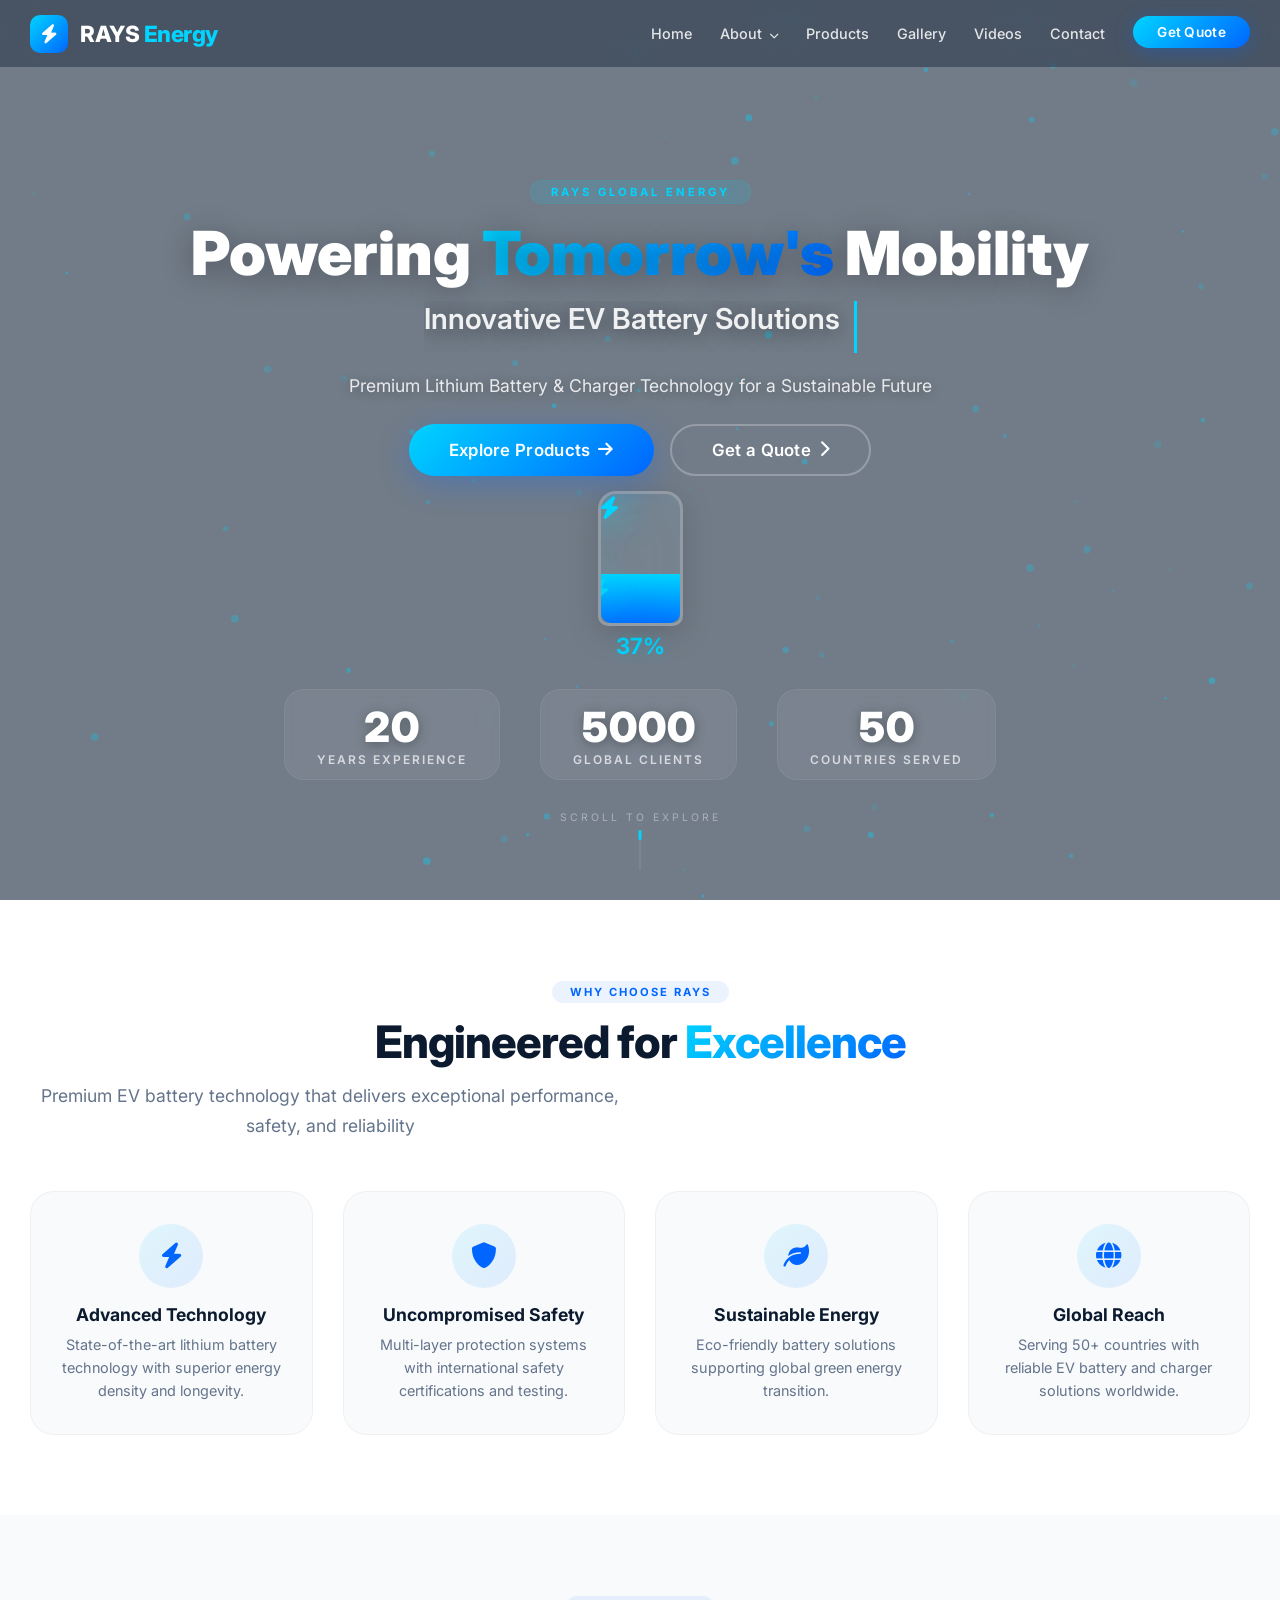
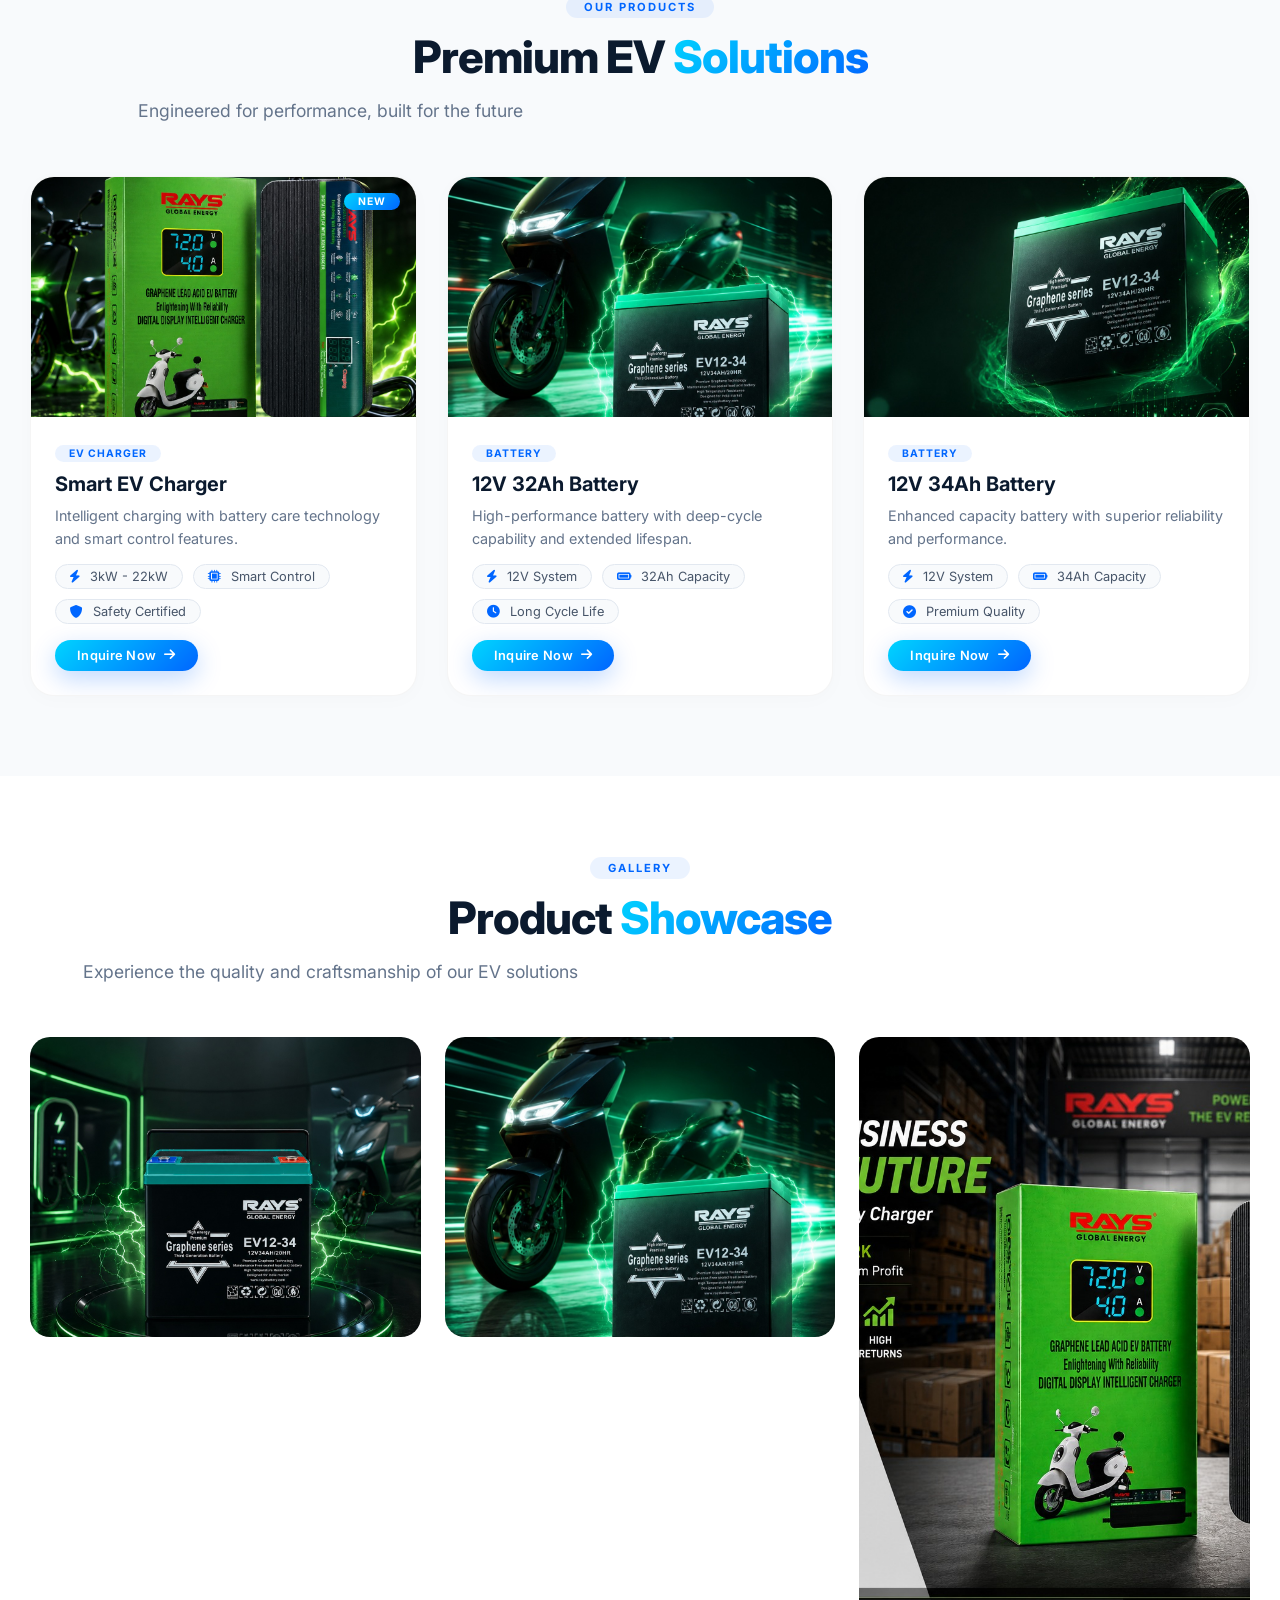
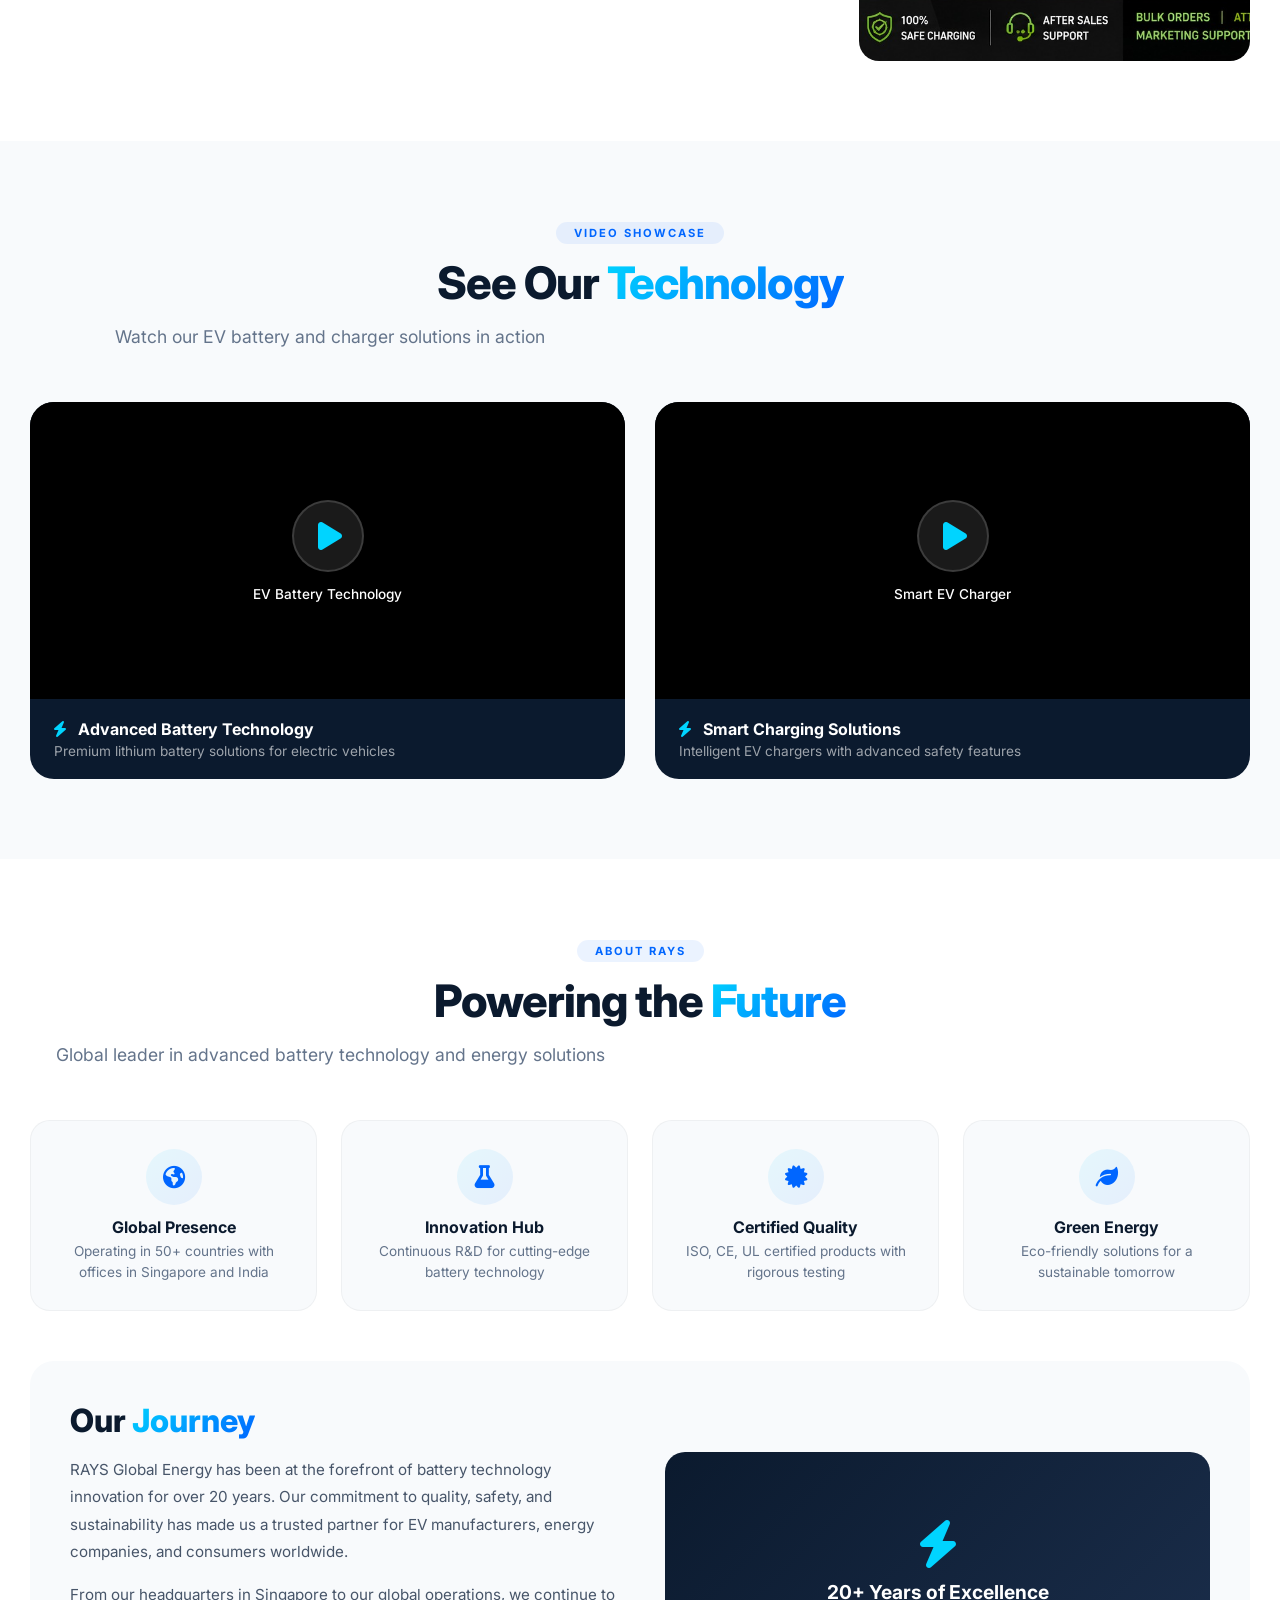
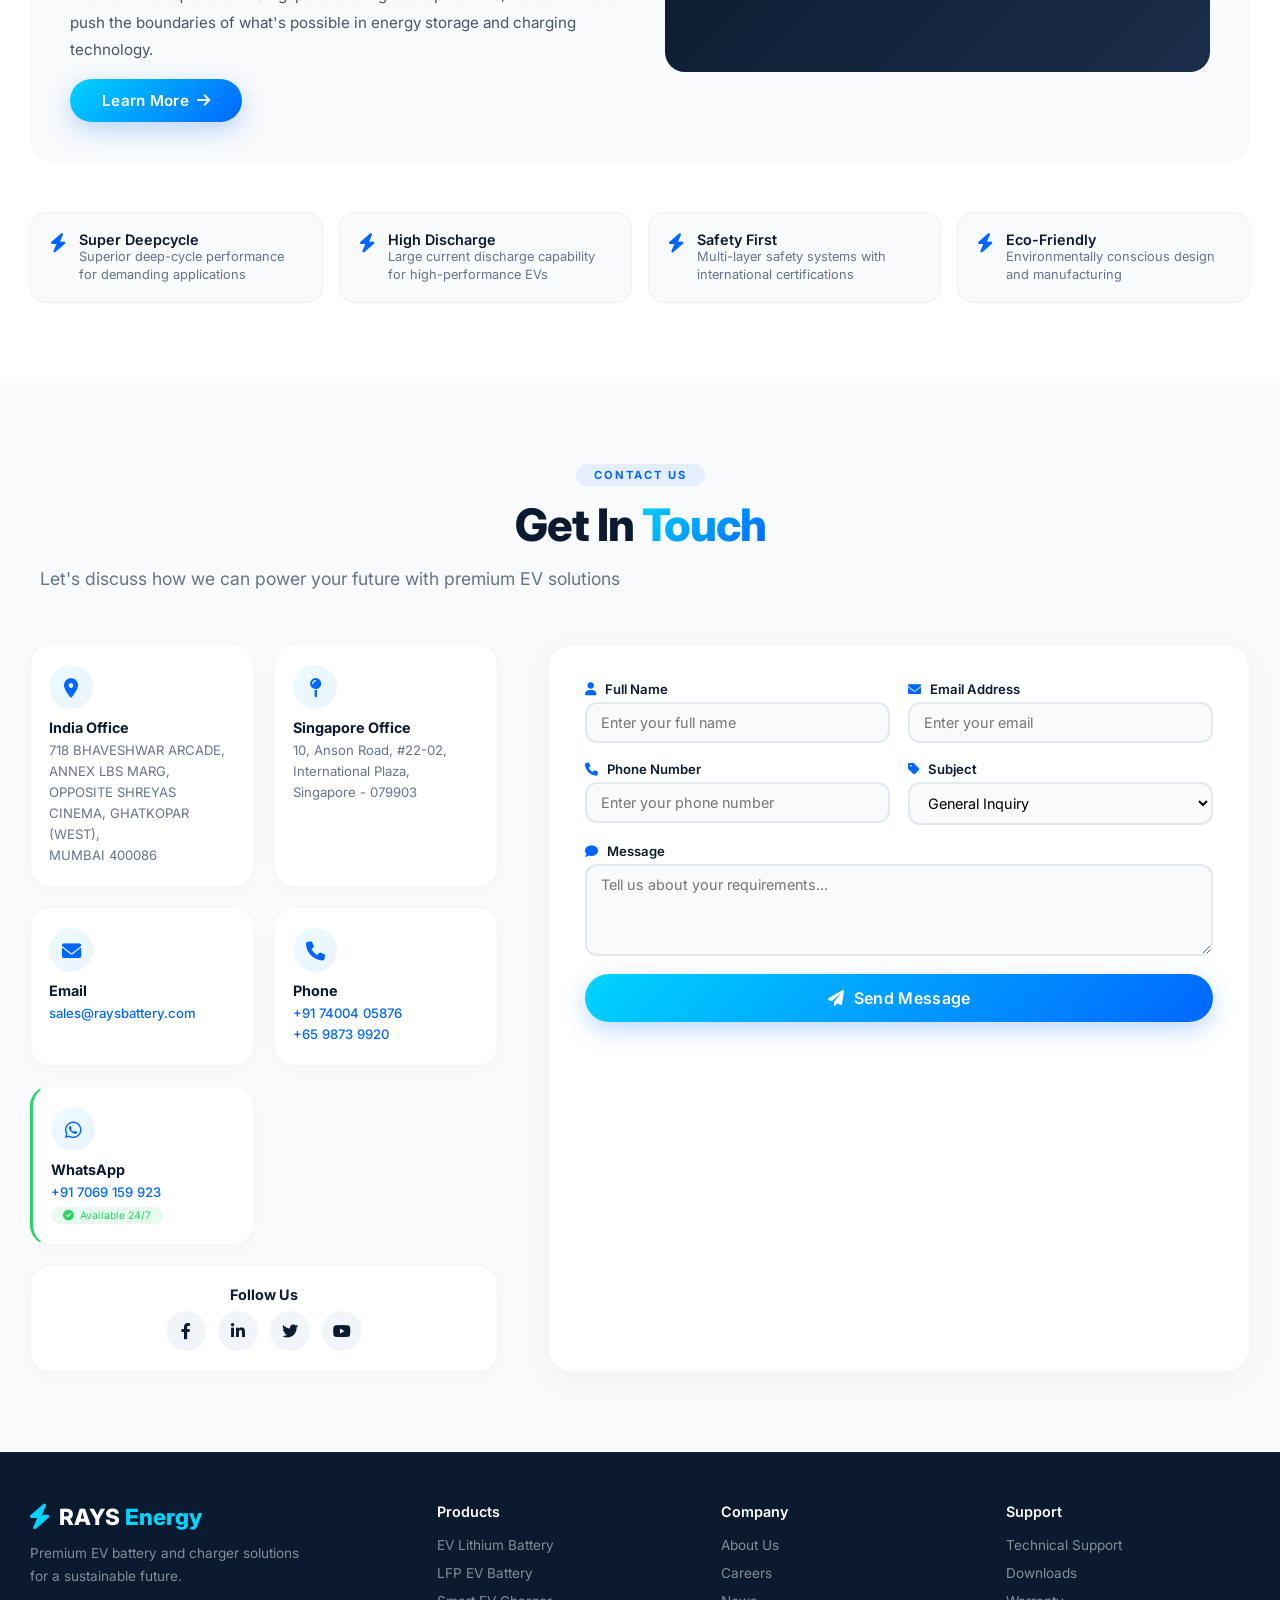
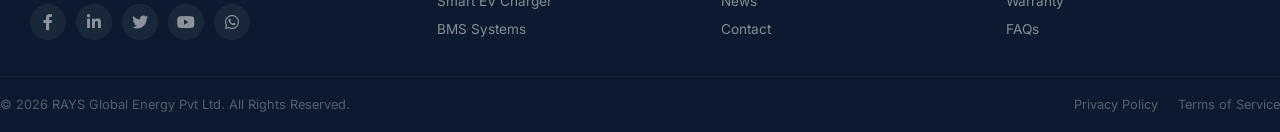
==== commit 76981fd6: "Update project" ====
--- a/index.html
+++ b/index.html
@@ -3,7 +3,7 @@
 <head>
     <meta charset="UTF-8" />
     <meta name="viewport" content="width=device-width, initial-scale=1.0" />
-    <title>RAYS Battery - Industrial Battery Solutions</title>
+    <title>RAYS Global Energy - Premium EV Battery & Charger Solutions</title>
     <!-- Font Awesome -->
     <link rel="stylesheet" href="https://cdnjs.cloudflare.com/ajax/libs/font-awesome/6.0.0-beta3/css/all.min.css" />
     <!-- Google Fonts -->
@@ -11,80 +11,78 @@
     <link rel="stylesheet" href="style.css" />
 </head>
 <body>
+    <!-- ==================== PRELOADER ==================== -->
+    <div class="preloader" id="preloader">
+        <div class="loader-container">
+            <div class="loader-ring">
+                <div class="loader-ring-inner"></div>
+                <div class="loader-ring-inner-2"></div>
+                <div class="loader-center-icon">
+                    <i class="fas fa-bolt"></i>
+                </div>
+            </div>
+            <p class="loader-text">RAYS Global Energy</p>
+            <p class="loader-sub">Powering Tomorrow</p>
+        </div>
+    </div>
+
     <!-- ==================== NAVIGATION ==================== -->
-    <nav>
+    <nav id="navbar">
         <div class="container nav-container">
             <div class="logo">
-                <img src="https://raysbattery.com/wp-content/uploads/2020/07/21.png" alt="RAYS Battery Logo" />
-                <span class="logo-text">RAYS <span>Battery</span></span>
+                <div class="logo-icon">
+                    <i class="fas fa-bolt"></i>
+                </div>
+                <span class="logo-text">RAYS <span>Energy</span></span>
             </div>
             <div class="hamburger" id="hamburger">
                 <span></span><span></span><span></span>
             </div>
             <ul class="nav-links" id="navLinks">
-                <li><a href="#home">Home</a></li>
+                <li><a href="#home" class="active">Home</a></li>
                 <li class="dropdown-parent">
-                    <a href="#about">About</a> <i class="fas fa-chevron-down" style="font-size:0.6rem;"></i>
+                    <a href="#about">About</a> <i class="fas fa-chevron-down dropdown-arrow"></i>
                     <ul class="dropdown">
                         <li><a href="#about">HDS Global Pte Ltd</a></li>
                         <li><a href="#about">Vision</a></li>
                         <li><a href="#about">CEO Message</a></li>
-                        <li><a href="#about">Production</a></li>
+                        <li><a href="#about">Production Facility</a></li>
                         <li><a href="#about">Certificates</a></li>
-                        <li><a href="#about">Environment</a></li>
                         <li><a href="#about">R&D</a></li>
-                        <li><a href="#about">Quality</a></li>
+                        <li><a href="#about">Quality Control</a></li>
                     </ul>
                 </li>
-                <li class="dropdown-parent">
-                    <a href="#products">Products</a> <i class="fas fa-chevron-down" style="font-size:0.6rem;"></i>
-                    <ul class="dropdown">
-                        <li><a href="#products">SP 12V Standard</a></li>
-                        <li><a href="#products">SP 2V Standard</a></li>
-                        <li><a href="#products">SPF Hybrid Gel</a></li>
-                        <li><a href="#products">HR High Rate</a></li>
-                        <li><a href="#products">FT Front Terminal</a></li>
-                        <li><a href="#products">EV Series</a></li>
-                        <li><a href="#products">LFP Lithium</a></li>
-                        <li><a href="#products">BMS Monitoring</a></li>
-                    </ul>
-                </li>
-                <li><a href="#support">Technical</a></li>
-                <li><a href="#news">News</a></li>
+                <li><a href="#products">Products</a></li>
+                <li><a href="#gallery">Gallery</a></li>
+                <li><a href="#videos">Videos</a></li>
                 <li><a href="#contact">Contact</a></li>
-                <li><a href="#contact" class="btn glow-btn nav-quote">Quote</a></li>
+                <li><a href="#contact" class="btn nav-quote">Get Quote</a></li>
             </ul>
         </div>
     </nav>
 
     <!-- ==================== HERO SECTION ==================== -->
     <section class="hero" id="home">
-        <div class="hero-bg-image"></div>
+        <!-- Background Video -->
+        <video class="hero-bg-video" autoplay muted loop playsinline>
+            <source src="assets/video/heri.mp4" type="video/mp4" />
+            <img src="https://images.pexels.com/photos/414837/pexels-photo-414837.jpeg?auto=compress&cs=tinysrgb&w=1920" alt="Hero Background" />
+        </video>
         <div class="hero-overlay"></div>
         <canvas id="particles-canvas"></canvas>
-        <div class="rotating-cells">
-            <i class="fas fa-bolt"></i><i class="fas fa-bolt"></i>
-            <i class="fas fa-bolt"></i><i class="fas fa-bolt"></i>
-        </div>
-        <div class="floating-icons">
-            <div class="floating-icon"><i class="fas fa-bolt"></i></div>
-            <div class="floating-icon"><i class="fas fa-battery-full"></i></div>
-            <div class="floating-icon"><i class="fas fa-bolt"></i></div>
-            <div class="floating-icon"><i class="fas fa-battery-three-quarters"></i></div>
-            <div class="floating-icon"><i class="fas fa-bolt"></i></div>
-        </div>
-        <div class="glow-lines">
-            <div class="glow-line"></div>
-            <div class="glow-line"></div>
-            <div class="glow-line"></div>
-        </div>
 
         <div class="hero-content">
             <div class="hero-text">
-                <h1 class="hero-title">RAYS <span>Industrial</span> Batteries</h1>
-                <div class="typing-text" id="typingText">Powering Industries with Reliable Energy</div>
-                <p class="hero-description">Advanced battery solutions for industrial excellence</p>
-                <a href="#contact" class="btn hero-btn glow-btn">Get a Quote</a>
+                <span class="hero-badge">RAYS Global Energy</span>
+                <h1 class="hero-title">Powering <span>Tomorrow's</span> Mobility</h1>
+                <div class="typing-wrapper">
+                    <span class="typing-text" id="typingText">Innovative EV Battery Solutions</span>
+                </div>
+                <p class="hero-description">Premium Lithium Battery & Charger Technology for a Sustainable Future</p>
+                <div class="hero-buttons">
+                    <a href="#products" class="btn hero-btn primary-btn">Explore Products <i class="fas fa-arrow-right"></i></a>
+                    <a href="#contact" class="btn hero-btn secondary-btn">Get a Quote <i class="fas fa-chevron-right"></i></a>
+                </div>
             </div>
         </div>
 
@@ -102,47 +100,289 @@
         </div>
 
         <div class="stats-row">
-            <div class="stat-item"><div class="stat-number" data-target="20">0</div><div class="stat-label">Years</div></div>
-            <div class="stat-item"><div class="stat-number" data-target="5000">0</div><div class="stat-label">Clients</div></div>
-            <div class="stat-item"><div class="stat-number" data-target="50">0</div><div class="stat-label">Countries</div></div>
-        </div>
-    </section>
-
-    <!-- ==================== PRODUCT SLIDER ==================== -->
-    <section id="products">
+            <div class="stat-item"><div class="stat-number" data-target="20">0</div><div class="stat-label">Years Experience</div></div>
+            <div class="stat-item"><div class="stat-number" data-target="5000">0</div><div class="stat-label">Global Clients</div></div>
+            <div class="stat-item"><div class="stat-number" data-target="50">0</div><div class="stat-label">Countries Served</div></div>
+        </div>
+
+        <div class="scroll-indicator">
+            <span>Scroll to Explore</span>
+            <div class="scroll-line"><span></span></div>
+        </div>
+    </section>
+
+    <!-- ==================== WHY CHOOSE US ==================== -->
+    <section class="why-section">
         <div class="container">
-            <h2 class="section-title reveal">Our <span>Products</span></h2>
-            <p class="section-sub reveal">Premium battery solutions for every industrial need</p>
-            <div class="slider-wrapper reveal">
-                <div class="slider-track" id="sliderTrack">
-                    <div class="slide-card"><i class="fas fa-bolt"></i><h4>SP 12V Standard</h4><p>High reliability</p></div>
-                    <div class="slide-card"><i class="fas fa-bolt"></i><h4>SP 2V Standard</h4><p>Heavy duty</p></div>
-                    <div class="slide-card"><i class="fas fa-bolt"></i><h4>SPF Hybrid Gel</h4><p>Deep cycle</p></div>
-                    <div class="slide-card"><i class="fas fa-bolt"></i><h4>HR High Rate</h4><p>Fast discharge</p></div>
-                    <div class="slide-card"><i class="fas fa-bolt"></i><h4>FT Front Terminal</h4><p>Space saving</p></div>
-                    <div class="slide-card"><i class="fas fa-bolt"></i><h4>EV Series</h4><p>Electric vehicles</p></div>
-                    <div class="slide-card"><i class="fas fa-bolt"></i><h4>LFP Lithium</h4><p>Light &amp; safe</p></div>
-                    <div class="slide-card"><i class="fas fa-bolt"></i><h4>BMS Monitoring</h4><p>Smart control</p></div>
-                    <div class="slide-card"><i class="fas fa-bolt"></i><h4>SP 12V Standard</h4><p>High reliability</p></div>
-                    <div class="slide-card"><i class="fas fa-bolt"></i><h4>SP 2V Standard</h4><p>Heavy duty</p></div>
-                </div>
-            </div>
-        </div>
-    </section>
-
-    <!-- ==================== ABOUT ==================== -->
-    <section id="about">
+            <div class="section-header reveal">
+                <span class="section-tag">Why Choose RAYS</span>
+                <h2 class="section-title">Engineered for <span>Excellence</span></h2>
+                <p class="section-sub">Premium EV battery technology that delivers exceptional performance, safety, and reliability</p>
+            </div>
+            <div class="why-grid reveal">
+                <div class="why-card">
+                    <div class="why-icon"><i class="fas fa-bolt"></i></div>
+                    <h3>Advanced Technology</h3>
+                    <p>State-of-the-art lithium battery technology with superior energy density and longevity.</p>
+                </div>
+                <div class="why-card">
+                    <div class="why-icon"><i class="fas fa-shield-alt"></i></div>
+                    <h3>Uncompromised Safety</h3>
+                    <p>Multi-layer protection systems with international safety certifications and testing.</p>
+                </div>
+                <div class="why-card">
+                    <div class="why-icon"><i class="fas fa-leaf"></i></div>
+                    <h3>Sustainable Energy</h3>
+                    <p>Eco-friendly battery solutions supporting global green energy transition.</p>
+                </div>
+                <div class="why-card">
+                    <div class="why-icon"><i class="fas fa-globe"></i></div>
+                    <h3>Global Reach</h3>
+                    <p>Serving 50+ countries with reliable EV battery and charger solutions worldwide.</p>
+                </div>
+            </div>
+        </div>
+    </section>
+
+    <!-- ==================== PRODUCTS SECTION ==================== -->
+    <section id="products" class="products-section">
         <div class="container">
-            <h2 class="section-title reveal">About <span>RAYS</span></h2>
+            <div class="section-header reveal">
+                <span class="section-tag">Our Products</span>
+                <h2 class="section-title">Premium EV <span>Solutions</span></h2>
+                <p class="section-sub">Engineered for performance, built for the future</p>
+            </div>
+            
+            <div class="ev-grid reveal">
+                <!-- EV Charger -->
+                <div class="ev-card">
+                    <div class="ev-image-wrapper">
+                        <img src="assets/images/charger1.jpeg" alt="Smart EV Charger" />
+                        <div class="ev-image-overlay">
+                            <i class="fas fa-expand-alt"></i>
+                        </div>
+                        <div class="ev-badge-top">New</div>
+                    </div>
+                    <div class="ev-content">
+                        <span class="ev-badge">EV Charger</span>
+                        <h3>Smart EV Charger</h3>
+                        <p>Intelligent charging with battery care technology and smart control features.</p>
+                        <ul class="ev-specs">
+                            <li><i class="fas fa-bolt"></i> 3kW - 22kW</li>
+                            <li><i class="fas fa-microchip"></i> Smart Control</li>
+                            <li><i class="fas fa-shield-alt"></i> Safety Certified</li>
+                        </ul>
+                        <a href="#contact" class="btn small-btn">Inquire Now <i class="fas fa-arrow-right"></i></a>
+                    </div>
+                </div>
+
+                <!-- 12V 32Ah Battery -->
+                <div class="ev-card">
+                    <div class="ev-image-wrapper">
+                        <img src="assets/images/battery1.jpeg" alt="12V 32Ah Battery" />
+                        <div class="ev-image-overlay">
+                            <i class="fas fa-expand-alt"></i>
+                        </div>
+                    </div>
+                    <div class="ev-content">
+                        <span class="ev-badge">Battery</span>
+                        <h3>12V 32Ah Battery</h3>
+                        <p>High-performance battery with deep-cycle capability and extended lifespan.</p>
+                        <ul class="ev-specs">
+                            <li><i class="fas fa-bolt"></i> 12V System</li>
+                            <li><i class="fas fa-battery-full"></i> 32Ah Capacity</li>
+                            <li><i class="fas fa-clock"></i> Long Cycle Life</li>
+                        </ul>
+                        <a href="#contact" class="btn small-btn">Inquire Now <i class="fas fa-arrow-right"></i></a>
+                    </div>
+                </div>
+
+                <!-- 12V 34Ah Battery -->
+                <div class="ev-card">
+                    <div class="ev-image-wrapper">
+                        <img src="assets/images/battery2.jpeg" alt="12V 34Ah Battery" />
+                        <div class="ev-image-overlay">
+                            <i class="fas fa-expand-alt"></i>
+                        </div>
+                    </div>
+                    <div class="ev-content">
+                        <span class="ev-badge">Battery</span>
+                        <h3>12V 34Ah Battery</h3>
+                        <p>Enhanced capacity battery with superior reliability and performance.</p>
+                        <ul class="ev-specs">
+                            <li><i class="fas fa-bolt"></i> 12V System</li>
+                            <li><i class="fas fa-battery-full"></i> 34Ah Capacity</li>
+                            <li><i class="fas fa-check-circle"></i> Premium Quality</li>
+                        </ul>
+                        <a href="#contact" class="btn small-btn">Inquire Now <i class="fas fa-arrow-right"></i></a>
+                    </div>
+                </div>
+            </div>
+        </div>
+    </section>
+
+    <!-- ==================== GALLERY SECTION ==================== -->
+    <section id="gallery" class="gallery-section">
+        <div class="container">
+            <div class="section-header reveal">
+                <span class="section-tag">Gallery</span>
+                <h2 class="section-title">Product <span>Showcase</span></h2>
+                <p class="section-sub">Experience the quality and craftsmanship of our EV solutions</p>
+            </div>
+            
+            <div class="gallery-grid reveal">
+                <div class="gallery-item">
+                    <img src="assets/images/battery3.jpeg" alt="12V 32Ah Battery" />
+                    <div class="gallery-overlay">
+                        <h4>12V 32Ah Battery</h4>
+                        <p>Deep-cycle performance</p>
+                        <span class="gallery-btn"><i class="fas fa-arrow-right"></i></span>
+                    </div>
+                </div>
+                <div class="gallery-item">
+                    <img src="assets/images/battery1.jpeg" alt="12V 34Ah Battery" />
+                    <div class="gallery-overlay">
+                        <h4>12V 34Ah Battery</h4>
+                        <p>Extended cycle life</p>
+                        <span class="gallery-btn"><i class="fas fa-arrow-right"></i></span>
+                    </div>
+                </div>
+                <div class="gallery-item gallery-item-large">
+                    <img src="assets/images/charger2.jpeg" alt="EV Charger" />
+                    <div class="gallery-overlay">
+                        <h4>Smart EV Charger</h4>
+                        <p>Intelligent charging technology</p>
+                        <span class="gallery-btn"><i class="fas fa-arrow-right"></i></span>
+                    </div>
+                </div>
+            </div>
+        </div>
+    </section>
+
+    <!-- ==================== VIDEO SHOWCASE ==================== -->
+    <section id="videos" class="videos-section">
+        <div class="container">
+            <div class="section-header reveal">
+                <span class="section-tag">Video Showcase</span>
+                <h2 class="section-title">See Our <span>Technology</span></h2>
+                <p class="section-sub">Watch our EV battery and charger solutions in action</p>
+            </div>
+            
+            <div class="videos-grid reveal">
+                <div class="video-card">
+                    <div class="video-wrapper">
+                        <video muted loop playsinline>
+                            <source src="assets/video/v2.mp4" type="video/mp4" />
+                            Your browser does not support the video tag.
+                        </video>
+                        <div class="video-overlay">
+                            <div class="video-play-btn"><i class="fas fa-play"></i></div>
+                            <span>EV Battery Technology</span>
+                        </div>
+                    </div>
+                    <div class="video-content">
+                        <h4><i class="fas fa-bolt"></i> Advanced Battery Technology</h4>
+                        <p>Premium lithium battery solutions for electric vehicles</p>
+                    </div>
+                </div>
+                <div class="video-card">
+                    <div class="video-wrapper">
+                        <video muted loop playsinline>
+                            <source src="assets/video/v1.mp4" type="video/mp4" />
+                            Your browser does not support the video tag.
+                        </video>
+                        <div class="video-overlay">
+                            <div class="video-play-btn"><i class="fas fa-play"></i></div>
+                            <span>Smart EV Charger</span>
+                        </div>
+                    </div>
+                    <div class="video-content">
+                        <h4><i class="fas fa-bolt"></i> Smart Charging Solutions</h4>
+                        <p>Intelligent EV chargers with advanced safety features</p>
+                    </div>
+                </div>
+            </div>
+        </div>
+    </section>
+
+    <!-- ==================== ABOUT SECTION ==================== -->
+    <section id="about" class="about-section">
+        <div class="container">
+            <div class="section-header reveal">
+                <span class="section-tag">About RAYS</span>
+                <h2 class="section-title">Powering the <span>Future</span></h2>
+                <p class="section-sub">Global leader in advanced battery technology and energy solutions</p>
+            </div>
+            
             <div class="about-grid reveal">
-                <div class="about-card"><i class="fas fa-globe"></i><h4>HDS Global Pte Ltd</h4><p>Singapore HQ</p></div>
-                <div class="about-card"><i class="fas fa-eye"></i><h4>Vision</h4><p>Global energy leader</p></div>
-                <div class="about-card"><i class="fas fa-user-tie"></i><h4>CEO Message</h4><p>Innovation &amp; trust</p></div>
-                <div class="about-card"><i class="fas fa-industry"></i><h4>Production</h4><p>State-of-art facility</p></div>
-                <div class="about-card"><i class="fas fa-certificate"></i><h4>Certificates</h4><p>ISO, CE, UL</p></div>
-                <div class="about-card"><i class="fas fa-leaf"></i><h4>Environment</h4><p>Green energy</p></div>
-                <div class="about-card"><i class="fas fa-flask"></i><h4>R&amp;D</h4><p>Continuous innovation</p></div>
-                <div class="about-card"><i class="fas fa-check-double"></i><h4>Quality Control</h4><p>Zero defect</p></div>
+                <div class="about-card">
+                    <div class="about-card-icon"><i class="fas fa-globe-americas"></i></div>
+                    <h4>Global Presence</h4>
+                    <p>Operating in 50+ countries with offices in Singapore and India</p>
+                </div>
+                <div class="about-card">
+                    <div class="about-card-icon"><i class="fas fa-flask"></i></div>
+                    <h4>Innovation Hub</h4>
+                    <p>Continuous R&D for cutting-edge battery technology</p>
+                </div>
+                <div class="about-card">
+                    <div class="about-card-icon"><i class="fas fa-certificate"></i></div>
+                    <h4>Certified Quality</h4>
+                    <p>ISO, CE, UL certified products with rigorous testing</p>
+                </div>
+                <div class="about-card">
+                    <div class="about-card-icon"><i class="fas fa-leaf"></i></div>
+                    <h4>Green Energy</h4>
+                    <p>Eco-friendly solutions for a sustainable tomorrow</p>
+                </div>
+            </div>
+            
+            <div class="about-story reveal">
+                <div class="about-story-content">
+                    <h3>Our <span>Journey</span></h3>
+                    <p>RAYS Global Energy has been at the forefront of battery technology innovation for over 20 years. Our commitment to quality, safety, and sustainability has made us a trusted partner for EV manufacturers, energy companies, and consumers worldwide.</p>
+                    <p>From our headquarters in Singapore to our global operations, we continue to push the boundaries of what's possible in energy storage and charging technology.</p>
+                    <a href="#contact" class="btn">Learn More <i class="fas fa-arrow-right"></i></a>
+                </div>
+                <div class="about-story-image">
+                    <div class="about-image-placeholder">
+                        <i class="fas fa-bolt"></i>
+                        <span>20+ Years of Excellence</span>
+                    </div>
+                </div>
+            </div>
+
+            <div class="key-features reveal">
+                <div class="features-grid">
+                    <div class="feature-item">
+                        <i class="fas fa-bolt"></i>
+                        <div>
+                            <h4>Super Deepcycle</h4>
+                            <p>Superior deep-cycle performance for demanding applications</p>
+                        </div>
+                    </div>
+                    <div class="feature-item">
+                        <i class="fas fa-bolt"></i>
+                        <div>
+                            <h4>High Discharge</h4>
+                            <p>Large current discharge capability for high-performance EVs</p>
+                        </div>
+                    </div>
+                    <div class="feature-item">
+                        <i class="fas fa-bolt"></i>
+                        <div>
+                            <h4>Safety First</h4>
+                            <p>Multi-layer safety systems with international certifications</p>
+                        </div>
+                    </div>
+                    <div class="feature-item">
+                        <i class="fas fa-bolt"></i>
+                        <div>
+                            <h4>Eco-Friendly</h4>
+                            <p>Environmentally conscious design and manufacturing</p>
+                        </div>
+                    </div>
+                </div>
             </div>
         </div>
     </section>
@@ -150,29 +390,37 @@
     <!-- ==================== CONTACT SECTION ==================== -->
     <section id="contact" class="contact-section">
         <div class="container">
-            <h2 class="section-title reveal">Get In <span>Touch</span></h2>
-            <p class="section-sub reveal">We'd love to hear from you. Reach out for any inquiries.</p>
+            <div class="section-header reveal">
+                <span class="section-tag">Contact Us</span>
+                <h2 class="section-title">Get In <span>Touch</span></h2>
+                <p class="section-sub">Let's discuss how we can power your future with premium EV solutions</p>
+            </div>
             
             <div class="contact-grid reveal">
-                <!-- Contact Info -->
                 <div class="contact-info">
                     <div class="contact-card">
-                        <i class="fas fa-map-marker-alt"></i>
-                        <h4>Address</h4>
-                        <p>RAYS Battery Industries<br />Singapore · Global Operations</p>
+                        <div class="contact-card-icon"><i class="fas fa-map-marker-alt"></i></div>
+                        <h4>India Office</h4>
+                        <p>718 BHAVESHWAR ARCADE, ANNEX LBS MARG,<br />OPPOSITE SHREYAS CINEMA, GHATKOPAR (WEST),<br />MUMBAI 400086</p>
                     </div>
                     <div class="contact-card">
-                        <i class="fas fa-envelope"></i>
+                        <div class="contact-card-icon"><i class="fas fa-map-pin"></i></div>
+                        <h4>Singapore Office</h4>
+                        <p>10, Anson Road, #22-02,<br />International Plaza,<br />Singapore - 079903</p>
+                    </div>
+                    <div class="contact-card">
+                        <div class="contact-card-icon"><i class="fas fa-envelope"></i></div>
                         <h4>Email</h4>
                         <p><a href="mailto:sales@raysbattery.com">sales@raysbattery.com</a></p>
                     </div>
                     <div class="contact-card">
-                        <i class="fas fa-phone"></i>
+                        <div class="contact-card-icon"><i class="fas fa-phone"></i></div>
                         <h4>Phone</h4>
-                        <p><a href="tel:+917069159923">+91 7069 159 923</a></p>
+                        <p><a href="tel:+917400405876">+91 74004 05876</a></p>
+                        <p><a href="tel:+6598739920">+65 9873 9920</a></p>
                     </div>
                     <div class="contact-card whatsapp-card">
-                        <i class="fab fa-whatsapp"></i>
+                        <div class="contact-card-icon"><i class="fab fa-whatsapp"></i></div>
                         <h4>WhatsApp</h4>
                         <p><a href="https://wa.me/917069159923" target="_blank">+91 7069 159 923</a></p>
                         <span class="whatsapp-badge"><i class="fas fa-check-circle"></i> Available 24/7</span>
@@ -188,36 +436,39 @@
                     </div>
                 </div>
 
-                <!-- Contact Form -->
                 <div class="contact-form-wrapper">
                     <form id="contactForm" class="contact-form">
-                        <div class="form-group">
-                            <label for="name"><i class="fas fa-user"></i> Full Name</label>
-                            <input type="text" id="name" name="name" placeholder="Enter your full name" required />
-                        </div>
-                        <div class="form-group">
-                            <label for="email"><i class="fas fa-envelope"></i> Email Address</label>
-                            <input type="email" id="email" name="email" placeholder="Enter your email" required />
-                        </div>
-                        <div class="form-group">
-                            <label for="phone"><i class="fas fa-phone"></i> Phone Number</label>
-                            <input type="tel" id="phone" name="phone" placeholder="Enter your phone number" />
-                        </div>
-                        <div class="form-group">
-                            <label for="subject"><i class="fas fa-tag"></i> Subject</label>
-                            <select id="subject" name="subject">
-                                <option value="general">General Inquiry</option>
-                                <option value="products">Product Information</option>
-                                <option value="quote">Request a Quote</option>
-                                <option value="support">Technical Support</option>
-                                <option value="partnership">Partnership</option>
-                            </select>
+                        <div class="form-row">
+                            <div class="form-group">
+                                <label for="name"><i class="fas fa-user"></i> Full Name</label>
+                                <input type="text" id="name" name="name" placeholder="Enter your full name" required />
+                            </div>
+                            <div class="form-group">
+                                <label for="email"><i class="fas fa-envelope"></i> Email Address</label>
+                                <input type="email" id="email" name="email" placeholder="Enter your email" required />
+                            </div>
+                        </div>
+                        <div class="form-row">
+                            <div class="form-group">
+                                <label for="phone"><i class="fas fa-phone"></i> Phone Number</label>
+                                <input type="tel" id="phone" name="phone" placeholder="Enter your phone number" />
+                            </div>
+                            <div class="form-group">
+                                <label for="subject"><i class="fas fa-tag"></i> Subject</label>
+                                <select id="subject" name="subject">
+                                    <option value="general">General Inquiry</option>
+                                    <option value="ev-battery">EV Battery</option>
+                                    <option value="ev-charger">EV Charger</option>
+                                    <option value="quote">Request a Quote</option>
+                                    <option value="support">Technical Support</option>
+                                </select>
+                            </div>
                         </div>
                         <div class="form-group">
                             <label for="message"><i class="fas fa-comment"></i> Message</label>
-                            <textarea id="message" name="message" rows="5" placeholder="Tell us about your requirements..." required></textarea>
-                        </div>
-                        <button type="submit" class="btn submit-btn glow-btn">
+                            <textarea id="message" name="message" rows="4" placeholder="Tell us about your requirements..." required></textarea>
+                        </div>
+                        <button type="submit" class="btn submit-btn">
                             <i class="fas fa-paper-plane"></i> Send Message
                         </button>
                     </form>
@@ -229,33 +480,12 @@
     <!-- ==================== FOOTER ==================== -->
     <footer>
         <div class="container footer-grid">
-            <div>
-                <h4><i class="fas fa-bolt"></i> RAYS Battery</h4>
-                <p><i class="fas fa-map-pin"></i> Singapore · Global Operations</p>
-                <p><i class="fas fa-envelope"></i> sales@raysbattery.com</p>
-                <p><i class="fas fa-phone"></i> +91 7069 159 923</p>
-                <p><i class="fab fa-whatsapp"></i> <a href="https://wa.me/917069159923" target="_blank">WhatsApp 24/7</a></p>
-            </div>
-            <div>
-                <h4>Products</h4>
-                <ul>
-                    <li>Standard Series</li>
-                    <li>Gel &amp; Lithium</li>
-                    <li>EV &amp; BMS</li>
-                    <li>High Rate Series</li>
-                </ul>
-            </div>
-            <div>
-                <h4>Support</h4>
-                <ul>
-                    <li>Technical Support</li>
-                    <li>Downloads</li>
-                    <li>Warranty</li>
-                    <li>FAQs</li>
-                </ul>
-            </div>
-            <div>
-                <h4>Connect</h4>
+            <div class="footer-brand">
+                <div class="footer-logo">
+                    <i class="fas fa-bolt"></i>
+                    <span>RAYS <span>Energy</span></span>
+                </div>
+                <p>Premium EV battery and charger solutions for a sustainable future.</p>
                 <div class="footer-social">
                     <a href="#"><i class="fab fa-facebook-f"></i></a>
                     <a href="#"><i class="fab fa-linkedin-in"></i></a>
@@ -263,10 +493,42 @@
                     <a href="#"><i class="fab fa-youtube"></i></a>
                     <a href="#"><i class="fab fa-whatsapp"></i></a>
                 </div>
-                <p style="margin-top:12px;"><i class="fas fa-clock"></i> Mon-Fri: 9AM - 6PM</p>
-            </div>
-        </div>
-        <div class="footer-bottom">&copy; 2026 RAYS Battery Industries. All Rights Reserved.</div>
+            </div>
+            <div>
+                <h4>Products</h4>
+                <ul>
+                    <li><a href="#">EV Lithium Battery</a></li>
+                    <li><a href="#">LFP EV Battery</a></li>
+                    <li><a href="#">Smart EV Charger</a></li>
+                    <li><a href="#">BMS Systems</a></li>
+                </ul>
+            </div>
+            <div>
+                <h4>Company</h4>
+                <ul>
+                    <li><a href="#about">About Us</a></li>
+                    <li><a href="#">Careers</a></li>
+                    <li><a href="#">News</a></li>
+                    <li><a href="#contact">Contact</a></li>
+                </ul>
+            </div>
+            <div>
+                <h4>Support</h4>
+                <ul>
+                    <li><a href="#">Technical Support</a></li>
+                    <li><a href="#">Downloads</a></li>
+                    <li><a href="#">Warranty</a></li>
+                    <li><a href="#">FAQs</a></li>
+                </ul>
+            </div>
+        </div>
+        <div class="footer-bottom">
+            <p>&copy; 2026 RAYS Global Energy Pvt Ltd. All Rights Reserved.</p>
+            <div class="footer-bottom-links">
+                <a href="#">Privacy Policy</a>
+                <a href="#">Terms of Service</a>
+            </div>
+        </div>
     </footer>
 
     <script src="script.js"></script>
--- a/style.css
+++ b/style.css
@@ -5,25 +5,113 @@
     box-sizing: border-box;
     font-family: 'Inter', 'Segoe UI', system-ui, sans-serif;
 }
+
 html {
     scroll-behavior: smooth;
 }
+
 body {
-    background: #f6f8fc;
-    color: #1e293b;
+    background: #f0f4f8;
+    color: #0b1a2e;
     overflow-x: hidden;
 }
+
 a {
     text-decoration: none;
     color: inherit;
 }
+
 ul {
     list-style: none;
 }
+
 .container {
     max-width: 1280px;
     margin: 0 auto;
     padding: 0 30px;
+}
+
+/* ==================== PRELOADER ==================== */
+.preloader {
+    position: fixed;
+    top: 0;
+    left: 0;
+    width: 100%;
+    height: 100%;
+    background: #0b1a2e;
+    z-index: 99999;
+    display: flex;
+    align-items: center;
+    justify-content: center;
+    transition: opacity 0.8s ease, visibility 0.8s ease;
+}
+
+.preloader.hidden {
+    opacity: 0;
+    visibility: hidden;
+}
+
+.loader-container {
+    text-align: center;
+}
+
+.loader-ring {
+    width: 80px;
+    height: 80px;
+    margin: 0 auto 20px;
+    position: relative;
+}
+
+.loader-ring-inner {
+    width: 80px;
+    height: 80px;
+    border: 3px solid transparent;
+    border-top-color: #00d4ff;
+    border-radius: 50%;
+    animation: spin 0.8s linear infinite;
+}
+
+.loader-ring-inner-2 {
+    position: absolute;
+    top: 8px;
+    left: 8px;
+    width: 64px;
+    height: 64px;
+    border: 3px solid transparent;
+    border-bottom-color: #0066ff;
+    border-radius: 50%;
+    animation: spin 0.6s linear infinite reverse;
+}
+
+.loader-center-icon {
+    position: absolute;
+    top: 50%;
+    left: 50%;
+    transform: translate(-50%, -50%);
+    color: #00d4ff;
+    font-size: 1.8rem;
+}
+
+@keyframes spin {
+    to { transform: rotate(360deg); }
+}
+
+.loader-text {
+    color: #fff;
+    font-size: 1.3rem;
+    font-weight: 700;
+    letter-spacing: 2px;
+    background: linear-gradient(135deg, #00d4ff, #0066ff);
+    -webkit-background-clip: text;
+    -webkit-text-fill-color: transparent;
+}
+
+.loader-sub {
+    color: rgba(255,255,255,0.4);
+    font-size: 0.8rem;
+    letter-spacing: 4px;
+    text-transform: uppercase;
+    margin-top: 4px;
 }
 
 /* ==================== NAVBAR ==================== */
@@ -33,105 +121,185 @@
     left: 0;
     width: 100%;
     z-index: 999;
+    padding: 12px 0;
+    transition: all 0.4s cubic-bezier(0.25, 0.46, 0.45, 0.94);
+}
+
+nav.scrolled {
     background: rgba(255, 255, 255, 0.92);
-    backdrop-filter: blur(16px) saturate(180%);
-    -webkit-backdrop-filter: blur(16px) saturate(180%);
-    border-bottom: 1px solid rgba(0, 0, 0, 0.06);
-    padding: 8px 0;
-}
+    backdrop-filter: blur(20px) saturate(180%);
+    -webkit-backdrop-filter: blur(20px) saturate(180%);
+    border-bottom: 1px solid rgba(0, 0, 0, 0.05);
+    box-shadow: 0 4px 30px rgba(0, 0, 0, 0.04);
+}
+
+nav:not(.scrolled) {
+    background: rgba(11, 26, 46, 0.4);
+    backdrop-filter: blur(16px);
+    -webkit-backdrop-filter: blur(16px);
+}
+
 .nav-container {
     display: flex;
     align-items: center;
     justify-content: space-between;
     flex-wrap: wrap;
 }
+
 .logo {
     display: flex;
     align-items: center;
-    gap: 10px;
-}
-.logo img {
-    height: 40px;
-    width: auto;
-    object-fit: contain;
-}
+    gap: 12px;
+}
+
+.logo-icon {
+    width: 38px;
+    height: 38px;
+    background: linear-gradient(135deg, #00d4ff, #0066ff);
+    border-radius: 10px;
+    display: flex;
+    align-items: center;
+    justify-content: center;
+    color: #fff;
+    font-size: 1.2rem;
+    transition: transform 0.3s ease;
+}
+
+.logo:hover .logo-icon {
+    transform: scale(1.05) rotate(-5deg);
+}
+
 .logo-text {
-    font-size: 1.5rem;
-    font-weight: 700;
+    font-size: 1.4rem;
+    font-weight: 800;
     letter-spacing: -0.5px;
-    color: #0b2b4a;
-}
+    color: #fff;
+    transition: color 0.3s ease;
+}
+
+nav.scrolled .logo-text {
+    color: #0b1a2e;
+}
+
 .logo-text span {
-    color: #d32f2f;
-}
+    color: #00d4ff;
+}
+
 .nav-links {
     display: flex;
-    gap: 24px;
+    gap: 28px;
     align-items: center;
     flex-wrap: wrap;
 }
+
 .nav-links li {
     position: relative;
     font-weight: 500;
-    font-size: 0.95rem;
+    font-size: 0.9rem;
+    color: rgba(255, 255, 255, 0.85);
+    transition: color 0.3s ease;
+    padding: 4px 0;
+    cursor: pointer;
+}
+
+nav.scrolled .nav-links li {
     color: #1e293b;
-    transition: 0.2s;
-    padding: 6px 0;
-}
-.nav-links li:hover {
-    color: #d32f2f;
-}
+}
+
 .nav-links li a {
     display: inline-block;
-}
+    padding: 4px 0;
+}
+
 .nav-links li::after {
     content: '';
     position: absolute;
-    bottom: 0;
+    bottom: -2px;
     left: 0;
     width: 0%;
-    height: 2.5px;
-    background: #d32f2f;
-    transition: 0.3s;
+    height: 2px;
+    background: linear-gradient(90deg, #00d4ff, #0066ff);
+    transition: width 0.4s cubic-bezier(0.25, 0.46, 0.45, 0.94);
     border-radius: 4px;
 }
-.nav-links li:hover::after {
+
+.nav-links li:hover::after,
+.nav-links li.active::after {
     width: 100%;
 }
+
+.nav-links li:hover {
+    color: #00d4ff;
+}
+
 .nav-links .dropdown {
     display: none;
     position: absolute;
     top: 34px;
-    left: -12px;
+    left: -16px;
     background: rgba(255, 255, 255, 0.98);
-    backdrop-filter: blur(12px);
-    border-radius: 18px;
-    padding: 12px 0;
-    min-width: 200px;
+    backdrop-filter: blur(16px);
+    border-radius: 16px;
+    padding: 10px 0;
+    min-width: 220px;
     border: 1px solid rgba(0, 0, 0, 0.06);
     box-shadow: 0 20px 40px -12px rgba(0, 0, 0, 0.15);
 }
+
 .nav-links .dropdown-parent:hover .dropdown {
     display: block;
-}
+    animation: dropdownFade 0.3s ease;
+}
+
+@keyframes dropdownFade {
+    from { opacity: 0; transform: translateY(-8px); }
+    to { opacity: 1; transform: translateY(0); }
+}
+
 .dropdown li {
     padding: 8px 24px;
     color: #1e293b;
     font-weight: 400;
-    font-size: 0.9rem;
-}
+    font-size: 0.85rem;
+    border-left: 2px solid transparent;
+    transition: all 0.3s ease;
+}
+
 .dropdown li:hover {
-    background: #f1f5f9;
-    color: #d32f2f;
-}
+    background: #f0f4f8;
+    color: #0066ff;
+    border-left-color: #0066ff;
+}
+
 .dropdown li::after {
     display: none;
 }
+
+.dropdown-arrow {
+    font-size: 0.6rem;
+    margin-left: 4px;
+    transition: transform 0.3s ease;
+}
+
+.dropdown-parent:hover .dropdown-arrow {
+    transform: rotate(180deg);
+}
+
 .nav-quote {
-    padding: 8px 22px !important;
-    font-size: 0.9rem !important;
-    display: inline-block !important;
-}
+    padding: 8px 24px !important;
+    font-size: 0.85rem !important;
+    background: linear-gradient(135deg, #00d4ff, #0066ff) !important;
+    color: #fff !important;
+    border-radius: 60px !important;
+    box-shadow: 0 4px 20px rgba(0, 102, 255, 0.3) !important;
+    transition: all 0.3s ease !important;
+}
+
+.nav-quote:hover {
+    transform: translateY(-2px) !important;
+    box-shadow: 0 8px 30px rgba(0, 102, 255, 0.4) !important;
+}
+
 .hamburger {
     display: none;
     flex-direction: column;
@@ -139,52 +307,122 @@
     cursor: pointer;
     padding: 4px;
 }
+
 .hamburger span {
     width: 28px;
-    height: 3px;
-    background: #0b2b4a;
+    height: 2.5px;
+    background: #fff;
     border-radius: 6px;
+    transition: all 0.3s ease;
+    transform-origin: center;
+}
+
+nav.scrolled .hamburger span {
+    background: #0b1a2e;
+}
+
+.hamburger.active span:nth-child(1) {
+    transform: rotate(45deg) translate(5px, 5px);
+}
+
+.hamburger.active span:nth-child(2) {
+    opacity: 0;
+}
+
+.hamburger.active span:nth-child(3) {
+    transform: rotate(-45deg) translate(5px, -5px);
 }
 
 /* ==================== BUTTONS ==================== */
 .btn {
-    display: inline-block;
-    background: #d32f2f;
-    color: #fff;
-    padding: 10px 28px;
+    display: inline-flex;
+    align-items: center;
+    gap: 8px;
+    background: linear-gradient(135deg, #00d4ff, #0066ff);
+    color: #fff;
+    padding: 12px 32px;
     border-radius: 60px;
     font-weight: 600;
-    letter-spacing: 0.5px;
-    transition: all 0.3s ease;
+    font-size: 0.95rem;
+    letter-spacing: 0.3px;
+    transition: all 0.4s cubic-bezier(0.25, 0.46, 0.45, 0.94);
     border: none;
     cursor: pointer;
-    box-shadow: 0 8px 24px rgba(211, 47, 47, 0.25);
-}
+    box-shadow: 0 8px 24px rgba(0, 102, 255, 0.25);
+    position: relative;
+    overflow: hidden;
+}
+
+.btn::before {
+    content: '';
+    position: absolute;
+    top: 0;
+    left: -100%;
+    width: 100%;
+    height: 100%;
+    background: linear-gradient(90deg, transparent, rgba(255,255,255,0.15), transparent);
+    transition: left 0.6s ease;
+}
+
+.btn:hover::before {
+    left: 100%;
+}
+
 .btn:hover {
-    background: #b71c1c;
-    transform: scale(1.04);
-    box-shadow: 0 12px 32px rgba(211, 47, 47, 0.35);
-}
-.glow-btn {
-    box-shadow: 0 0 20px rgba(211, 47, 47, 0.3);
-}
-.glow-btn:hover {
-    box-shadow: 0 0 40px rgba(211, 47, 47, 0.5);
-}
+    transform: translateY(-3px) scale(1.02);
+    box-shadow: 0 12px 32px rgba(0, 102, 255, 0.35);
+}
+
+.btn i {
+    transition: transform 0.3s ease;
+}
+
+.btn:hover i {
+    transform: translateX(4px);
+}
+
+.small-btn {
+    padding: 8px 22px;
+    font-size: 0.8rem;
+}
+
 .section-title {
     font-size: 2.8rem;
-    font-weight: 700;
-    margin-bottom: 16px;
+    font-weight: 800;
+    margin-bottom: 12px;
     letter-spacing: -1px;
-    color: #0b2b4a;
-}
+    color: #0b1a2e;
+}
+
 .section-title span {
-    color: #d32f2f;
-}
+    background: linear-gradient(135deg, #00d4ff, #0066ff);
+    -webkit-background-clip: text;
+    -webkit-text-fill-color: transparent;
+}
+
 .section-sub {
-    color: #475569;
+    color: #64748b;
     font-size: 1.1rem;
     max-width: 600px;
+    line-height: 1.7;
+}
+
+.section-header {
+    text-align: center;
+    margin-bottom: 50px;
+}
+
+.section-tag {
+    display: inline-block;
+    background: rgba(0, 102, 255, 0.08);
+    color: #0066ff;
+    font-size: 0.7rem;
+    font-weight: 700;
+    padding: 4px 18px;
+    border-radius: 20px;
+    text-transform: uppercase;
+    letter-spacing: 2px;
+    margin-bottom: 12px;
 }
 
 /* ==================== HERO ==================== */
@@ -192,35 +430,38 @@
     position: relative;
     width: 100%;
     min-height: 100vh;
-    padding: 100px 0 50px;
+    padding: 100px 0 40px;
     display: flex;
     flex-direction: column;
     align-items: center;
     justify-content: center;
     overflow: hidden;
 }
-.hero-bg-image {
+
+.hero-bg-video {
     position: absolute;
     top: 0;
     left: 0;
     width: 100%;
     height: 100%;
-    background: url('https://images.pexels.com/photos/414837/pexels-photo-414837.jpeg?auto=compress&cs=tinysrgb&w=1920') center/cover no-repeat;
+    object-fit: cover;
     z-index: 0;
-    filter: brightness(0.6) saturate(1.3);
-    animation: slowZoom 25s ease-in-out infinite alternate;
-}
-@keyframes slowZoom {
-    0% { transform: scale(1); }
-    100% { transform: scale(1.1); }
-}
+}
+
 .hero-overlay {
     position: absolute;
     inset: 0;
-    background: rgba(0, 0, 0, 0.5);
+    background: rgba(11, 26, 46, 0.55);
     z-index: 1;
-    backdrop-filter: blur(1px);
-}
+}
+
+#particles-canvas {
+    position: absolute;
+    inset: 0;
+    z-index: 2;
+    pointer-events: none;
+}
+
 .hero-content {
     position: relative;
     z-index: 5;
@@ -231,6 +472,7 @@
     max-width: 1200px;
     padding: 0 30px;
 }
+
 .hero-text {
     flex: 1;
     min-width: 280px;
@@ -239,22 +481,47 @@
     flex-direction: column;
     align-items: center;
 }
+
+.hero-badge {
+    display: inline-block;
+    background: rgba(0, 212, 255, 0.12);
+    color: #00d4ff;
+    font-size: 0.7rem;
+    font-weight: 700;
+    padding: 4px 20px;
+    border-radius: 20px;
+    text-transform: uppercase;
+    letter-spacing: 3px;
+    margin-bottom: 16px;
+    backdrop-filter: blur(4px);
+    border: 1px solid rgba(0, 212, 255, 0.1);
+}
+
 .hero-title {
-    font-size: 3.2rem;
-    font-weight: 800;
+    font-size: 3.8rem;
+    font-weight: 900;
     color: #fff;
     text-shadow: 0 4px 30px rgba(0, 0, 0, 0.3);
-    margin-bottom: 10px;
-}
+    margin-bottom: 6px;
+    line-height: 1.1;
+}
+
 .hero-title span {
-    color: #d32f2f;
-}
+    background: linear-gradient(135deg, #00d4ff, #0066ff);
+    -webkit-background-clip: text;
+    -webkit-text-fill-color: transparent;
+}
+
+.typing-wrapper {
+    margin: 8px 0;
+}
+
 .typing-text {
-    font-size: 2rem;
+    font-size: 1.8rem;
     font-weight: 600;
-    color: #fff;
-    min-height: 3.8rem;
-    border-right: 3px solid #d32f2f;
+    color: rgba(255, 255, 255, 0.9);
+    min-height: 3.2rem;
+    border-right: 3px solid #00d4ff;
     display: inline-block;
     padding-right: 14px;
     white-space: nowrap;
@@ -262,45 +529,79 @@
     animation: blinkCursor 0.8s step-end infinite;
     text-shadow: 0 2px 20px rgba(0, 0, 0, 0.5);
 }
+
 @keyframes blinkCursor {
-    0%, 100% { border-color: #d32f2f; }
+    0%, 100% { border-color: #00d4ff; }
     50% { border-color: transparent; }
 }
+
 .hero-description {
     color: rgba(255, 255, 255, 0.85);
     font-size: 1.1rem;
-    margin: 12px 0 20px;
+    margin: 10px 0 28px;
     text-shadow: 0 2px 12px rgba(0, 0, 0, 0.3);
-}
+    max-width: 600px;
+}
+
+.hero-buttons {
+    display: flex;
+    gap: 16px;
+    flex-wrap: wrap;
+    justify-content: center;
+}
+
 .hero-btn {
-    background: #d32f2f;
-    color: #fff;
     padding: 14px 40px;
-    font-size: 1.1rem;
-}
+    font-size: 1.05rem;
+}
+
+.primary-btn {
+    background: linear-gradient(135deg, #00d4ff, #0066ff) !important;
+    box-shadow: 0 8px 32px rgba(0, 102, 255, 0.3) !important;
+}
+
+.primary-btn:hover {
+    box-shadow: 0 12px 40px rgba(0, 102, 255, 0.4) !important;
+}
+
+.secondary-btn {
+    background: transparent !important;
+    color: #fff !important;
+    border: 2px solid rgba(255, 255, 255, 0.25) !important;
+    box-shadow: none !important;
+}
+
+.secondary-btn:hover {
+    background: rgba(255, 255, 255, 0.08) !important;
+    border-color: #00d4ff !important;
+    transform: translateY(-3px) !important;
+}
+
 .hero-battery-center {
     position: relative;
     z-index: 5;
     display: flex;
     flex-direction: column;
     align-items: center;
-    margin: 10px 0 15px;
-}
+    margin: 15px 0 20px;
+}
+
 .center-battery {
     width: 85px;
     height: 135px;
 }
+
 .center-battery .battery-body {
     width: 100%;
     height: 100%;
-    border-width: 3px;
+    border: 3px solid rgba(255, 255, 255, 0.2);
     border-radius: 18px 18px 10px 10px;
-    background: rgba(255, 255, 255, 0.12);
-    border-color: rgba(255, 255, 255, 0.3);
-    box-shadow: 0 8px 32px rgba(0, 0, 0, 0.15);
+    background: rgba(255, 255, 255, 0.05);
+    box-shadow: 0 8px 32px rgba(0, 0, 0, 0.15), inset 0 0 60px rgba(0, 212, 255, 0.05);
     position: relative;
     overflow: hidden;
 }
+
 .center-battery .battery-terminal {
     position: absolute;
     top: -10px;
@@ -308,41 +609,47 @@
     transform: translateX(-50%);
     width: 24px;
     height: 10px;
-    background: rgba(255, 255, 255, 0.4);
+    background: rgba(255, 255, 255, 0.15);
     border-radius: 6px 6px 0 0;
 }
+
 .center-battery .battery-fill {
     position: absolute;
     bottom: 0;
     left: 0;
     width: 100%;
     height: 0%;
-    background: linear-gradient(0deg, #d32f2f, #f97316);
+    background: linear-gradient(0deg, #0066ff, #00d4ff);
     transition: height 0.2s;
     border-radius: 0 0 10px 10px;
-    box-shadow: inset 0 0 30px rgba(211, 47, 47, 0.3);
-}
+    box-shadow: inset 0 0 40px rgba(0, 212, 255, 0.2);
+}
+
 .center-battery .spark {
     position: absolute;
-    font-size: 1.6rem;
-    color: #facc15;
-    filter: drop-shadow(0 0 20px #fbbf24);
-    animation: sparkFade 1.2s infinite alternate;
-}
+    font-size: 1.4rem;
+    color: #00d4ff;
+    filter: drop-shadow(0 0 20px #00d4ff);
+    animation: sparkFade 1.5s infinite alternate;
+}
+
 .center-battery .spark:nth-child(1) { top: -5%; left: -15%; animation-delay: 0.2s; }
 .center-battery .spark:nth-child(2) { top: 25%; right: -18%; animation-delay: 0.8s; }
 .center-battery .spark:nth-child(3) { bottom: 15%; left: -12%; animation-delay: 1.4s; }
+
 @keyframes sparkFade {
     0% { opacity: 0.2; transform: scale(0.8) rotate(0deg); }
     100% { opacity: 1; transform: scale(1.3) rotate(20deg); }
 }
+
 .charge-text {
     font-size: 1.4rem;
     font-weight: 700;
-    color: #fff;
-    text-shadow: 0 2px 16px rgba(0, 0, 0, 0.5);
+    color: #00d4ff;
+    text-shadow: 0 2px 16px rgba(0, 212, 255, 0.3);
     margin-top: 6px;
 }
+
 .stats-row {
     position: relative;
     z-index: 5;
@@ -350,345 +657,861 @@
     justify-content: center;
     gap: 40px;
     flex-wrap: wrap;
-}
+    margin-top: 10px;
+}
+
 .stat-item {
     text-align: center;
-    background: rgba(255, 255, 255, 0.12);
+    background: rgba(255, 255, 255, 0.06);
     backdrop-filter: blur(8px);
-    padding: 10px 28px;
+    padding: 12px 32px;
     border-radius: 20px;
-    border: 1px solid rgba(255, 255, 255, 0.15);
-}
+    border: 1px solid rgba(255, 255, 255, 0.06);
+    transition: transform 0.4s ease, box-shadow 0.4s ease;
+}
+
+.stat-item:hover {
+    transform: translateY(-6px);
+    background: rgba(255, 255, 255, 0.1);
+    box-shadow: 0 12px 40px rgba(0, 0, 0, 0.1);
+}
+
 .stat-number {
-    font-size: 2.4rem;
-    font-weight: 800;
+    font-size: 2.6rem;
+    font-weight: 900;
     color: #fff;
     letter-spacing: 1px;
     text-shadow: 0 2px 12px rgba(0, 0, 0, 0.3);
 }
+
 .stat-label {
-    color: rgba(255, 255, 255, 0.85);
-    font-size: 0.85rem;
+    color: rgba(255, 255, 255, 0.7);
+    font-size: 0.75rem;
     text-transform: uppercase;
-    letter-spacing: 1.5px;
+    letter-spacing: 2px;
     font-weight: 600;
 }
 
-/* ==================== BACKGROUND ANIMATIONS ==================== */
-#particles-canvas {
-    position: absolute;
-    inset: 0;
-    z-index: 2;
-    pointer-events: none;
-}
-.floating-icons {
-    position: absolute;
-    inset: 0;
-    z-index: 3;
-    pointer-events: none;
-}
-.floating-icon {
-    position: absolute;
-    font-size: 3rem;
-    color: #d32f2f;
-    opacity: 0.12;
-    animation: floatAnim 14s infinite alternate ease-in-out;
-}
-.floating-icon:nth-child(1) { top: 10%; left: 6%; animation-duration: 18s; }
-.floating-icon:nth-child(2) { top: 70%; left: 88%; animation-duration: 22s; }
-.floating-icon:nth-child(3) { top: 40%; left: 90%; animation-duration: 15s; }
-.floating-icon:nth-child(4) { top: 80%; left: 10%; animation-duration: 20s; }
-.floating-icon:nth-child(5) { top: 20%; left: 80%; animation-duration: 16s; }
-@keyframes floatAnim {
-    0% { transform: translate(0, 0) scale(1) rotate(0deg); }
-    100% { transform: translate(30px, -40px) scale(1.2) rotate(15deg); }
-}
-.rotating-cells {
-    position: absolute;
-    width: 500px;
-    height: 500px;
-    right: -80px;
-    bottom: -80px;
-    z-index: 1;
-    opacity: 0.06;
-    animation: rotateCells 50s linear infinite;
-}
-.rotating-cells i {
-    font-size: 4.5rem;
-    color: #d32f2f;
-    position: absolute;
-}
-.rotating-cells i:nth-child(1) { top: 10%; left: 10%; }
-.rotating-cells i:nth-child(2) { top: 40%; left: 70%; }
-.rotating-cells i:nth-child(3) { top: 70%; left: 20%; }
-.rotating-cells i:nth-child(4) { top: 20%; left: 60%; }
-@keyframes rotateCells {
-    0% { transform: rotate(0deg); }
-    100% { transform: rotate(360deg); }
-}
-.glow-lines {
-    position: absolute;
-    inset: 0;
-    z-index: 3;
-    pointer-events: none;
+.scroll-indicator {
+    position: absolute;
+    bottom: 30px;
+    left: 50%;
+    transform: translateX(-50%);
+    z-index: 5;
+    display: flex;
+    flex-direction: column;
+    align-items: center;
+    gap: 6px;
+}
+
+.scroll-indicator span {
+    color: rgba(255, 255, 255, 0.4);
+    font-size: 0.65rem;
+    letter-spacing: 3px;
+    text-transform: uppercase;
+}
+
+.scroll-line {
+    width: 1px;
+    height: 40px;
+    background: rgba(255, 255, 255, 0.15);
+    position: relative;
+}
+
+.scroll-line span {
+    position: absolute;
+    top: 0;
+    left: -1px;
+    width: 3px;
+    height: 10px;
+    background: #00d4ff;
+    border-radius: 4px;
+    animation: scrollMove 2s ease-in-out infinite;
+}
+
+@keyframes scrollMove {
+    0%, 100% { transform: translateY(0); opacity: 1; }
+    50% { transform: translateY(30px); opacity: 0.3; }
+}
+
+/* ==================== WHY CHOOSE US ==================== */
+.why-section {
+    background: #ffffff;
+    padding: 80px 0;
+}
+
+.why-grid {
+    display: grid;
+    grid-template-columns: repeat(4, 1fr);
+    gap: 30px;
+}
+
+.why-card {
+    background: #f8fafc;
+    padding: 32px 24px;
+    border-radius: 24px;
+    border: 1px solid rgba(0, 0, 0, 0.04);
+    transition: all 0.5s cubic-bezier(0.25, 0.46, 0.45, 0.94);
+    text-align: center;
+    position: relative;
     overflow: hidden;
 }
-.glow-line {
-    position: absolute;
-    height: 2px;
-    background: linear-gradient(90deg, transparent, #d32f2f, transparent);
-    width: 40%;
-    top: 20%;
-    left: 10%;
-    animation: flowLine 5s infinite linear;
-    opacity: 0.2;
-}
-.glow-line:nth-child(2) { top: 50%; left: 50%; animation-delay: 2.5s; width: 30%; }
-.glow-line:nth-child(3) { top: 75%; left: 20%; animation-delay: 4s; width: 50%; }
-@keyframes flowLine {
-    0% { transform: translateX(-100%) scaleX(0.5); opacity: 0; }
-    50% { opacity: 0.5; }
-    100% { transform: translateX(150%) scaleX(1.2); opacity: 0; }
-}
-
-/* ==================== SECTIONS ==================== */
-section {
-    padding: 80px 0;
-    background: #f6f8fc;
-}
-section:nth-child(even) {
-    background: #ffffff;
-}
-
-/* ==================== PRODUCT SLIDER ==================== */
-.slider-wrapper {
-    overflow: hidden;
-    margin: 40px 0;
-    position: relative;
-}
-.slider-track {
-    display: flex;
-    gap: 24px;
-    transition: transform 0.6s cubic-bezier(0.25, 0.46, 0.45, 0.94);
-    will-change: transform;
-}
-.slide-card {
-    min-width: 260px;
-    background: #ffffff;
-    border-radius: 28px;
-    padding: 32px 20px;
-    border: 1px solid rgba(0, 0, 0, 0.04);
-    transition: 0.3s;
-    text-align: center;
-    box-shadow: 0 8px 30px rgba(0, 0, 0, 0.04);
-}
-.slide-card:hover {
-    transform: translateY(-12px);
-    border-color: #d32f2f;
-    box-shadow: 0 20px 48px rgba(211, 47, 47, 0.10);
-}
-.slide-card i {
-    font-size: 2.8rem;
-    color: #d32f2f;
-    margin-bottom: 16px;
-}
-.slide-card h4 {
-    font-size: 1.2rem;
+
+.why-card::before {
+    content: '';
+    position: absolute;
+    top: 0;
+    left: 0;
+    width: 100%;
+    height: 3px;
+    background: linear-gradient(90deg, #00d4ff, #0066ff);
+    transform: scaleX(0);
+    transition: transform 0.5s ease;
+}
+
+.why-card:hover::before {
+    transform: scaleX(1);
+}
+
+.why-card:hover {
+    transform: translateY(-8px);
+    box-shadow: 0 20px 40px -12px rgba(0, 0, 0, 0.1);
+    border-color: transparent;
+}
+
+.why-icon {
+    width: 64px;
+    height: 64px;
+    background: linear-gradient(135deg, rgba(0, 212, 255, 0.1), rgba(0, 102, 255, 0.1));
+    border-radius: 50%;
+    display: flex;
+    align-items: center;
+    justify-content: center;
+    margin: 0 auto 16px;
+    font-size: 1.6rem;
+    color: #0066ff;
+    transition: all 0.4s ease;
+}
+
+.why-card:hover .why-icon {
+    background: linear-gradient(135deg, #00d4ff, #0066ff);
+    color: #fff;
+    transform: scale(1.1) rotate(-5deg);
+}
+
+.why-card h3 {
+    font-size: 1.1rem;
+    color: #0b1a2e;
     margin-bottom: 8px;
-    color: #0b2b4a;
-}
-.slide-card p {
+}
+
+.why-card p {
     color: #64748b;
     font-size: 0.9rem;
-}
-
-/* ==================== ABOUT ==================== */
+    line-height: 1.6;
+}
+
+/* ==================== PRODUCTS SECTION ==================== */
+.products-section {
+    background: #f8fafc;
+    padding: 80px 0;
+}
+
+.ev-grid {
+    display: grid;
+    grid-template-columns: repeat(3, 1fr);
+    gap: 30px;
+    margin-top: 20px;
+}
+
+.ev-card {
+    background: #ffffff;
+    border-radius: 24px;
+    overflow: hidden;
+    transition: all 0.5s cubic-bezier(0.25, 0.46, 0.45, 0.94);
+    border: 1px solid rgba(0, 0, 0, 0.04);
+    box-shadow: 0 4px 20px rgba(0, 0, 0, 0.02);
+}
+
+.ev-card:hover {
+    transform: translateY(-10px) scale(1.01);
+    box-shadow: 0 30px 60px rgba(0, 0, 0, 0.08);
+    border-color: rgba(0, 102, 255, 0.2);
+}
+
+.ev-image-wrapper {
+    height: 240px;
+    overflow: hidden;
+    background: #0b1a2e;
+    position: relative;
+}
+
+.ev-image-wrapper img {
+    width: 100%;
+    height: 100%;
+    object-fit: cover;
+    transition: transform 0.7s cubic-bezier(0.25, 0.46, 0.45, 0.94);
+}
+
+.ev-card:hover .ev-image-wrapper img {
+    transform: scale(1.08);
+}
+
+.ev-image-overlay {
+    position: absolute;
+    inset: 0;
+    background: rgba(0, 0, 0, 0.2);
+    display: flex;
+    align-items: center;
+    justify-content: center;
+    opacity: 0;
+    transition: opacity 0.4s ease;
+}
+
+.ev-card:hover .ev-image-overlay {
+    opacity: 1;
+}
+
+.ev-image-overlay i {
+    font-size: 1.8rem;
+    color: #fff;
+    background: rgba(255, 255, 255, 0.12);
+    width: 56px;
+    height: 56px;
+    border-radius: 50%;
+    display: flex;
+    align-items: center;
+    justify-content: center;
+    backdrop-filter: blur(4px);
+    transition: transform 0.4s ease;
+}
+
+.ev-card:hover .ev-image-overlay i {
+    transform: scale(1.1);
+}
+
+.ev-badge-top {
+    position: absolute;
+    top: 16px;
+    right: 16px;
+    background: linear-gradient(135deg, #00d4ff, #0066ff);
+    color: #fff;
+    font-size: 0.65rem;
+    font-weight: 700;
+    padding: 2px 14px;
+    border-radius: 20px;
+    text-transform: uppercase;
+    letter-spacing: 1px;
+}
+
+.ev-content {
+    padding: 24px;
+}
+
+.ev-badge {
+    display: inline-block;
+    background: rgba(0, 102, 255, 0.08);
+    color: #0066ff;
+    font-size: 0.65rem;
+    font-weight: 700;
+    padding: 2px 14px;
+    border-radius: 20px;
+    text-transform: uppercase;
+    letter-spacing: 1px;
+}
+
+.ev-content h3 {
+    font-size: 1.25rem;
+    margin: 10px 0 8px;
+    color: #0b1a2e;
+}
+
+.ev-content p {
+    color: #64748b;
+    font-size: 0.9rem;
+    line-height: 1.6;
+}
+
+.ev-specs {
+    margin: 14px 0 16px;
+    display: flex;
+    flex-wrap: wrap;
+    gap: 10px;
+}
+
+.ev-specs li {
+    font-size: 0.8rem;
+    color: #475569;
+    background: #f8fafc;
+    padding: 4px 14px;
+    border-radius: 20px;
+    border: 1px solid #e2e8f0;
+}
+
+.ev-specs li i {
+    color: #0066ff;
+    margin-right: 6px;
+}
+
+/* ==================== GALLERY SECTION ==================== */
+.gallery-section {
+    background: #ffffff;
+    padding: 80px 0;
+}
+
+.gallery-grid {
+    display: grid;
+    grid-template-columns: 1fr 1fr 1fr;
+    gap: 24px;
+}
+
+.gallery-item {
+    position: relative;
+    border-radius: 20px;
+    overflow: hidden;
+    height: 300px;
+    cursor: pointer;
+}
+
+.gallery-item-large {
+    grid-row: span 2;
+    height: 624px;
+}
+
+.gallery-item img {
+    width: 100%;
+    height: 100%;
+    object-fit: cover;
+    transition: transform 0.7s cubic-bezier(0.25, 0.46, 0.45, 0.94);
+}
+
+.gallery-item:hover img {
+    transform: scale(1.08);
+}
+
+.gallery-overlay {
+    position: absolute;
+    inset: 0;
+    background: linear-gradient(transparent 40%, rgba(0, 0, 0, 0.7));
+    display: flex;
+    flex-direction: column;
+    justify-content: flex-end;
+    padding: 28px;
+    opacity: 0;
+    transition: opacity 0.4s ease;
+}
+
+.gallery-item:hover .gallery-overlay {
+    opacity: 1;
+}
+
+.gallery-overlay h4 {
+    color: #fff;
+    font-size: 1.15rem;
+    font-weight: 700;
+    transform: translateY(20px);
+    transition: transform 0.5s ease;
+}
+
+.gallery-item:hover .gallery-overlay h4 {
+    transform: translateY(0);
+}
+
+.gallery-overlay p {
+    color: rgba(255, 255, 255, 0.7);
+    font-size: 0.85rem;
+    transform: translateY(20px);
+    transition: transform 0.5s ease 0.08s;
+}
+
+.gallery-item:hover .gallery-overlay p {
+    transform: translateY(0);
+}
+
+.gallery-btn {
+    position: absolute;
+    top: 20px;
+    right: 20px;
+    width: 40px;
+    height: 40px;
+    border-radius: 50%;
+    background: rgba(255, 255, 255, 0.12);
+    backdrop-filter: blur(4px);
+    display: flex;
+    align-items: center;
+    justify-content: center;
+    color: #fff;
+    opacity: 0;
+    transition: opacity 0.4s ease, transform 0.4s ease;
+}
+
+.gallery-item:hover .gallery-btn {
+    opacity: 1;
+    transform: scale(1);
+}
+
+/* ==================== VIDEO SHOWCASE ==================== */
+.videos-section {
+    background: #f8fafc;
+    padding: 80px 0;
+}
+
+.videos-grid {
+    display: grid;
+    grid-template-columns: 1fr 1fr;
+    gap: 30px;
+}
+
+.video-card {
+    background: #0b1a2e;
+    border-radius: 24px;
+    overflow: hidden;
+    transition: all 0.4s cubic-bezier(0.25, 0.46, 0.45, 0.94);
+}
+
+.video-card:hover {
+    transform: translateY(-8px);
+    box-shadow: 0 30px 60px rgba(0, 0, 0, 0.15);
+}
+
+.video-wrapper {
+    position: relative;
+    overflow: hidden;
+}
+
+.video-wrapper video {
+    width: 100%;
+    height: auto;
+    min-height: 280px;
+    display: block;
+    background: #000;
+}
+
+.video-overlay {
+    position: absolute;
+    inset: 0;
+    background: rgba(0, 0, 0, 0.35);
+    display: flex;
+    flex-direction: column;
+    align-items: center;
+    justify-content: center;
+    transition: opacity 0.4s ease;
+    cursor: pointer;
+}
+
+.video-play-btn {
+    width: 72px;
+    height: 72px;
+    border-radius: 50%;
+    background: rgba(255, 255, 255, 0.1);
+    backdrop-filter: blur(8px);
+    display: flex;
+    align-items: center;
+    justify-content: center;
+    transition: all 0.4s ease;
+    border: 2px solid rgba(255, 255, 255, 0.15);
+}
+
+.video-play-btn i {
+    font-size: 2rem;
+    color: #00d4ff;
+    margin-left: 4px;
+}
+
+.video-overlay:hover .video-play-btn {
+    background: rgba(0, 212, 255, 0.2);
+    transform: scale(1.08);
+}
+
+.video-overlay span {
+    color: #fff;
+    font-size: 0.85rem;
+    margin-top: 14px;
+    font-weight: 500;
+    text-shadow: 0 2px 12px rgba(0, 0, 0, 0.5);
+}
+
+.video-content {
+    padding: 20px 24px;
+}
+
+.video-content h4 {
+    color: #fff;
+    font-size: 1rem;
+}
+
+.video-content h4 i {
+    color: #00d4ff;
+    margin-right: 8px;
+}
+
+.video-content p {
+    color: rgba(255, 255, 255, 0.6);
+    font-size: 0.85rem;
+    margin-top: 4px;
+}
+
+/* ==================== ABOUT SECTION ==================== */
+.about-section {
+    background: #ffffff;
+    padding: 80px 0;
+}
+
 .about-grid {
     display: grid;
-    grid-template-columns: repeat(auto-fit, minmax(220px, 1fr));
-    gap: 30px;
-    margin: 30px 0;
-}
+    grid-template-columns: repeat(4, 1fr);
+    gap: 24px;
+    margin-bottom: 50px;
+}
+
 .about-card {
-    background: #ffffff;
-    padding: 28px 24px;
-    border-radius: 28px;
+    background: #f8fafc;
+    padding: 28px 20px;
+    border-radius: 20px;
     border: 1px solid rgba(0, 0, 0, 0.04);
-    transition: 0.3s;
-    box-shadow: 0 4px 16px rgba(0, 0, 0, 0.02);
-}
+    transition: all 0.4s cubic-bezier(0.25, 0.46, 0.45, 0.94);
+    text-align: center;
+}
+
 .about-card:hover {
-    border-color: #d32f2f;
-    transform: scale(1.02);
-    box-shadow: 0 12px 32px rgba(0, 0, 0, 0.06);
-}
-.about-card i {
-    color: #d32f2f;
-    font-size: 2.2rem;
-    margin-bottom: 12px;
-}
+    border-color: rgba(0, 102, 255, 0.15);
+    transform: translateY(-6px);
+    box-shadow: 0 12px 32px rgba(0, 0, 0, 0.04);
+}
+
+.about-card-icon {
+    width: 56px;
+    height: 56px;
+    background: linear-gradient(135deg, rgba(0, 212, 255, 0.08), rgba(0, 102, 255, 0.08));
+    border-radius: 50%;
+    display: flex;
+    align-items: center;
+    justify-content: center;
+    margin: 0 auto 12px;
+    font-size: 1.4rem;
+    color: #0066ff;
+    transition: all 0.4s ease;
+}
+
+.about-card:hover .about-card-icon {
+    background: linear-gradient(135deg, #00d4ff, #0066ff);
+    color: #fff;
+    transform: scale(1.05);
+}
+
 .about-card h4 {
-    color: #0b2b4a;
+    color: #0b1a2e;
+    font-size: 1rem;
     margin-bottom: 4px;
 }
+
 .about-card p {
     color: #64748b;
+    font-size: 0.85rem;
+    line-height: 1.5;
+}
+
+.about-story {
+    display: grid;
+    grid-template-columns: 1fr 1fr;
+    gap: 50px;
+    align-items: center;
+    margin-bottom: 50px;
+    padding: 40px;
+    background: #f8fafc;
+    border-radius: 24px;
+}
+
+.about-story-content h3 {
+    font-size: 2rem;
+    font-weight: 800;
+    color: #0b1a2e;
+    margin-bottom: 16px;
+}
+
+.about-story-content h3 span {
+    background: linear-gradient(135deg, #00d4ff, #0066ff);
+    -webkit-background-clip: text;
+    -webkit-text-fill-color: transparent;
+}
+
+.about-story-content p {
+    color: #475569;
+    font-size: 0.95rem;
+    line-height: 1.8;
+    margin-bottom: 16px;
+}
+
+.about-story-image {
+    display: flex;
+    align-items: center;
+    justify-content: center;
+}
+
+.about-image-placeholder {
+    width: 100%;
+    height: 220px;
+    background: linear-gradient(135deg, #0b1a2e, #1a2d4a);
+    border-radius: 20px;
+    display: flex;
+    flex-direction: column;
+    align-items: center;
+    justify-content: center;
+    color: #fff;
+    font-weight: 700;
+    font-size: 1.2rem;
+}
+
+.about-image-placeholder i {
+    font-size: 3rem;
+    color: #00d4ff;
+    margin-bottom: 12px;
+}
+
+/* Key Features */
+.key-features {
+    margin-top: 10px;
+}
+
+.features-grid {
+    display: grid;
+    grid-template-columns: repeat(4, 1fr);
+    gap: 16px;
+    margin-top: 20px;
+}
+
+.feature-item {
+    display: flex;
+    align-items: flex-start;
+    gap: 14px;
+    background: #f8fafc;
+    padding: 18px 20px;
+    border-radius: 16px;
+    border: 1px solid rgba(0, 0, 0, 0.04);
+    transition: all 0.4s cubic-bezier(0.25, 0.46, 0.45, 0.94);
+}
+
+.feature-item:hover {
+    border-color: rgba(0, 102, 255, 0.15);
+    transform: translateX(8px);
+    box-shadow: 0 4px 16px rgba(0, 0, 0, 0.04);
+}
+
+.feature-item i {
+    color: #0066ff;
+    font-size: 1.2rem;
+    margin-top: 2px;
+    transition: transform 0.4s ease;
+}
+
+.feature-item:hover i {
+    transform: scale(1.2) rotate(-10deg);
+}
+
+.feature-item h4 {
+    color: #0b1a2e;
     font-size: 0.9rem;
+    font-weight: 600;
+}
+
+.feature-item p {
+    color: #64748b;
+    font-size: 0.8rem;
+    line-height: 1.4;
 }
 
 /* ==================== CONTACT ==================== */
 .contact-section {
-    background: #f6f8fc;
-}
+    background: #f8fafc;
+    padding: 80px 0;
+}
+
 .contact-grid {
     display: grid;
     grid-template-columns: 1fr 1.5fr;
     gap: 50px;
     margin-top: 40px;
 }
+
 .contact-info {
     display: grid;
     grid-template-columns: 1fr 1fr;
     gap: 20px;
 }
+
 .contact-card {
     background: #ffffff;
-    padding: 24px 20px;
+    padding: 20px 18px;
     border-radius: 20px;
     border: 1px solid rgba(0, 0, 0, 0.04);
     box-shadow: 0 4px 16px rgba(0, 0, 0, 0.02);
-    transition: 0.3s;
-}
+    transition: all 0.4s cubic-bezier(0.25, 0.46, 0.45, 0.94);
+}
+
 .contact-card:hover {
-    border-color: #d32f2f;
+    border-color: rgba(0, 102, 255, 0.15);
     transform: translateY(-4px);
-    box-shadow: 0 12px 32px rgba(0, 0, 0, 0.06);
-}
-.contact-card i {
-    font-size: 2rem;
-    color: #d32f2f;
-    margin-bottom: 12px;
-}
+    box-shadow: 0 12px 32px rgba(0, 0, 0, 0.04);
+}
+
+.contact-card-icon {
+    width: 44px;
+    height: 44px;
+    background: linear-gradient(135deg, rgba(0, 212, 255, 0.08), rgba(0, 102, 255, 0.08));
+    border-radius: 50%;
+    display: flex;
+    align-items: center;
+    justify-content: center;
+    font-size: 1.2rem;
+    color: #0066ff;
+    margin-bottom: 10px;
+}
+
 .contact-card h4 {
-    color: #0b2b4a;
-    margin-bottom: 6px;
-    font-size: 1rem;
-}
+    color: #0b1a2e;
+    font-size: 0.9rem;
+    margin-bottom: 4px;
+}
+
 .contact-card p {
     color: #64748b;
-    font-size: 0.9rem;
+    font-size: 0.82rem;
     line-height: 1.6;
 }
+
 .contact-card a {
-    color: #d32f2f;
+    color: #0066ff;
     font-weight: 500;
 }
+
 .contact-card a:hover {
     text-decoration: underline;
 }
+
 .whatsapp-card {
-    border-left: 4px solid #25d366;
-}
+    border-left: 3px solid #25d366;
+}
+
 .whatsapp-badge {
     display: inline-block;
-    background: #25d36620;
+    background: rgba(37, 211, 102, 0.1);
     color: #25d366;
-    font-size: 0.75rem;
-    padding: 4px 12px;
+    font-size: 0.65rem;
+    padding: 2px 12px;
     border-radius: 20px;
-    margin-top: 8px;
-}
+    margin-top: 4px;
+}
+
 .whatsapp-badge i {
-    font-size: 0.8rem;
-    color: #25d366;
-}
+    margin-right: 4px;
+}
+
 .social-card {
     grid-column: 1 / -1;
     text-align: center;
 }
+
 .social-icons {
     display: flex;
-    gap: 16px;
-    justify-content: center;
-    margin-top: 10px;
-}
+    gap: 12px;
+    justify-content: center;
+    margin-top: 8px;
+}
+
 .social-icons a {
     display: inline-flex;
     align-items: center;
     justify-content: center;
-    width: 44px;
-    height: 44px;
+    width: 40px;
+    height: 40px;
     border-radius: 50%;
     background: #f1f5f9;
-    color: #0b2b4a;
-    transition: 0.3s;
-}
+    color: #0b1a2e;
+    transition: all 0.4s cubic-bezier(0.25, 0.46, 0.45, 0.94);
+}
+
 .social-icons a:hover {
-    background: #d32f2f;
-    color: #fff;
-    transform: translateY(-4px);
-}
-
-/* ==================== CONTACT FORM ==================== */
+    background: linear-gradient(135deg, #00d4ff, #0066ff);
+    color: #fff;
+    transform: translateY(-4px) scale(1.05);
+    box-shadow: 0 8px 20px rgba(0, 102, 255, 0.25);
+}
+
 .contact-form-wrapper {
     background: #ffffff;
-    padding: 40px;
-    border-radius: 28px;
+    padding: 36px;
+    border-radius: 24px;
     border: 1px solid rgba(0, 0, 0, 0.04);
     box-shadow: 0 8px 32px rgba(0, 0, 0, 0.04);
 }
+
 .contact-form {
     display: flex;
     flex-direction: column;
-    gap: 20px;
-}
+    gap: 18px;
+}
+
+.form-row {
+    display: grid;
+    grid-template-columns: 1fr 1fr;
+    gap: 18px;
+}
+
 .form-group {
     display: flex;
     flex-direction: column;
-    gap: 6px;
-}
+    gap: 5px;
+}
+
 .form-group label {
     font-weight: 600;
-    font-size: 0.9rem;
-    color: #0b2b4a;
-}
+    font-size: 0.82rem;
+    color: #0b1a2e;
+}
+
 .form-group label i {
-    color: #d32f2f;
-    margin-right: 8px;
-}
+    color: #0066ff;
+    margin-right: 6px;
+}
+
 .form-group input,
 .form-group select,
 .form-group textarea {
-    padding: 12px 16px;
+    padding: 10px 14px;
     border: 2px solid #e2e8f0;
     border-radius: 12px;
-    font-size: 1rem;
-    transition: 0.3s;
+    font-size: 0.9rem;
+    transition: all 0.3s ease;
     background: #f8fafc;
 }
+
 .form-group input:focus,
 .form-group select:focus,
 .form-group textarea:focus {
     outline: none;
-    border-color: #d32f2f;
-    box-shadow: 0 0 0 4px rgba(211, 47, 47, 0.08);
-}
+    border-color: #0066ff;
+    box-shadow: 0 0 0 4px rgba(0, 102, 255, 0.06);
+    background: #fff;
+}
+
 .submit-btn {
     width: 100%;
     padding: 14px;
-    font-size: 1.1rem;
+    font-size: 1rem;
     display: flex;
     align-items: center;
     justify-content: center;
     gap: 10px;
+    background: linear-gradient(135deg, #00d4ff, #0066ff) !important;
 }
 
 /* ==================== REVEAL ==================== */
 .reveal {
     opacity: 0;
-    transform: translateY(30px);
-    transition: opacity 0.8s ease, transform 0.8s ease;
-}
+    transform: translateY(40px);
+    transition: opacity 0.8s cubic-bezier(0.25, 0.46, 0.45, 0.94), transform 0.8s cubic-bezier(0.25, 0.46, 0.45, 0.94);
+}
+
 .reveal.visible {
     opacity: 1;
     transform: translateY(0);
@@ -696,139 +1519,238 @@
 
 /* ==================== FOOTER ==================== */
 footer {
-    background: #ffffff;
-    padding: 40px 0 20px;
-    border-top: 1px solid rgba(0, 0, 0, 0.04);
-}
+    background: #0b1a2e;
+    padding: 50px 0 20px;
+    border-top: 1px solid rgba(255, 255, 255, 0.04);
+}
+
 .footer-grid {
     display: grid;
-    grid-template-columns: repeat(auto-fit, minmax(200px, 1fr));
-    gap: 30px;
-}
-.footer-grid h4 {
-    color: #0b2b4a;
+    grid-template-columns: 1.5fr 1fr 1fr 1fr;
+    gap: 40px;
+    padding-bottom: 30px;
+    border-bottom: 1px solid rgba(255, 255, 255, 0.04);
+}
+
+.footer-brand .footer-logo {
+    display: flex;
+    align-items: center;
+    gap: 10px;
     margin-bottom: 12px;
 }
-.footer-grid h4 i {
-    color: #d32f2f;
-}
-.footer-grid p,
-.footer-grid li {
-    color: #64748b;
-    font-size: 0.9rem;
-    line-height: 1.8;
-}
-.footer-grid i {
-    margin-right: 8px;
-    color: #d32f2f;
-}
-.footer-grid a {
-    color: #d32f2f;
-}
+
+.footer-brand .footer-logo i {
+    font-size: 1.6rem;
+    color: #00d4ff;
+}
+
+.footer-brand .footer-logo span {
+    font-size: 1.4rem;
+    font-weight: 800;
+    color: #fff;
+}
+
+.footer-brand .footer-logo span span {
+    color: #00d4ff;
+}
+
+.footer-brand p {
+    color: rgba(255, 255, 255, 0.5);
+    font-size: 0.85rem;
+    line-height: 1.7;
+    max-width: 280px;
+}
+
 .footer-social {
     display: flex;
-    gap: 12px;
-    flex-wrap: wrap;
-}
+    gap: 10px;
+    margin-top: 16px;
+}
+
 .footer-social a {
     display: inline-flex;
     align-items: center;
     justify-content: center;
-    width: 40px;
-    height: 40px;
+    width: 36px;
+    height: 36px;
     border-radius: 50%;
-    background: #f1f5f9;
-    color: #0b2b4a;
-    transition: 0.3s;
-}
+    background: rgba(255, 255, 255, 0.06);
+    color: rgba(255, 255, 255, 0.5);
+    transition: all 0.4s ease;
+}
+
 .footer-social a:hover {
-    background: #d32f2f;
+    background: linear-gradient(135deg, #00d4ff, #0066ff);
     color: #fff;
     transform: translateY(-4px);
 }
+
+.footer-grid h4 {
+    color: #fff;
+    font-size: 0.9rem;
+    font-weight: 600;
+    margin-bottom: 14px;
+}
+
+.footer-grid ul li {
+    margin-bottom: 8px;
+}
+
+.footer-grid ul li a {
+    color: rgba(255, 255, 255, 0.5);
+    font-size: 0.85rem;
+    transition: color 0.3s ease;
+}
+
+.footer-grid ul li a:hover {
+    color: #00d4ff;
+}
+
 .footer-bottom {
-    text-align: center;
-    color: #94a3b8;
-    padding-top: 30px;
+    display: flex;
+    justify-content: space-between;
+    align-items: center;
+    padding-top: 20px;
+}
+
+.footer-bottom p {
+    color: rgba(255, 255, 255, 0.3);
     font-size: 0.8rem;
-    border-top: 1px solid rgba(0, 0, 0, 0.04);
-    margin-top: 30px;
+}
+
+.footer-bottom-links {
+    display: flex;
+    gap: 20px;
+}
+
+.footer-bottom-links a {
+    color: rgba(255, 255, 255, 0.3);
+    font-size: 0.8rem;
+    transition: color 0.3s ease;
+}
+
+.footer-bottom-links a:hover {
+    color: #00d4ff;
 }
 
 /* ==================== RESPONSIVE ==================== */
 @media (max-width: 1024px) {
-    .contact-grid {
-        grid-template-columns: 1fr;
-        gap: 30px;
-    }
-}
+    .hero-title { font-size: 3rem; }
+    .why-grid { grid-template-columns: repeat(2, 1fr); }
+    .ev-grid { grid-template-columns: repeat(2, 1fr); }
+    .about-grid { grid-template-columns: repeat(2, 1fr); }
+    .features-grid { grid-template-columns: repeat(2, 1fr); }
+    .contact-grid { grid-template-columns: 1fr; gap: 30px; }
+    .contact-info { grid-template-columns: repeat(3, 1fr); }
+    .footer-grid { grid-template-columns: 1fr 1fr; gap: 30px; }
+    .gallery-grid { grid-template-columns: 1fr 1fr; }
+    .gallery-item-large { grid-row: span 1; height: 300px; }
+    .videos-grid { grid-template-columns: 1fr; }
+}
+
 @media (max-width: 768px) {
     .hamburger { display: flex; }
+    
     .nav-links {
         position: absolute;
         top: 68px;
         left: 0;
         width: 100%;
         background: rgba(255, 255, 255, 0.98);
-        backdrop-filter: blur(16px);
+        backdrop-filter: blur(20px);
         flex-direction: column;
         align-items: flex-start;
-        padding: 24px 30px;
-        gap: 16px;
+        padding: 20px 24px;
+        gap: 12px;
         border-bottom: 1px solid rgba(0, 0, 0, 0.04);
         display: none;
         box-shadow: 0 20px 40px rgba(0, 0, 0, 0.06);
     }
+    
     .nav-links.active { display: flex; }
-    .nav-links li { width: 100%; }
+    .nav-links li { width: 100%; color: #1e293b !important; }
+    
     .nav-links .dropdown {
         position: static;
         background: transparent;
         backdrop-filter: none;
         box-shadow: none;
-        padding: 8px 0 0 16px;
+        padding: 6px 0 0 16px;
         border: none;
         display: none;
     }
+    
     .nav-links .dropdown-parent.active-dropdown .dropdown {
         display: block;
     }
+    
     .nav-links li::after { display: none; }
     
-    .hero { padding: 90px 0 40px; }
+    .logo img { filter: none !important; }
+    .logo-text { color: #0b1a2e !important; }
+    .hamburger span { background: #0b1a2e !important; }
+    .nav-quote { background: linear-gradient(135deg, #00d4ff, #0066ff) !important; color: #fff !important; }
+    
+    .hero { padding: 80px 0 30px; }
     .hero-title { font-size: 2.2rem; }
-    .typing-text { font-size: 1.4rem; white-space: normal; }
-    .stats-row { gap: 15px; }
-    .stat-item { padding: 6px 16px; }
+    .typing-text { font-size: 1.2rem; white-space: normal; }
+    .hero-buttons { flex-direction: column; align-items: center; }
+    .stats-row { gap: 12px; }
+    .stat-item { padding: 8px 18px; }
     .stat-number { font-size: 1.8rem; }
     .section-title { font-size: 2rem; }
     .center-battery { width: 65px; height: 105px; }
-    .charge-text { font-size: 1.2rem; }
-    .contact-info {
-        grid-template-columns: 1fr 1fr;
-    }
-    .contact-form-wrapper {
-        padding: 24px;
-    }
-}
+    .charge-text { font-size: 1.1rem; }
+    
+    .why-grid { grid-template-columns: 1fr 1fr; gap: 16px; }
+    .why-card { padding: 20px; }
+    
+    .ev-grid { grid-template-columns: 1fr; }
+    .gallery-grid { grid-template-columns: 1fr 1fr; }
+    .gallery-item { height: 200px; }
+    
+    .about-grid { grid-template-columns: 1fr 1fr; gap: 16px; }
+    .about-story { grid-template-columns: 1fr; padding: 24px; gap: 24px; }
+    .about-story-image { order: -1; }
+    .about-image-placeholder { height: 160px; }
+    
+    .features-grid { grid-template-columns: 1fr; }
+    .contact-info { grid-template-columns: 1fr 1fr; }
+    .contact-form-wrapper { padding: 20px; }
+    .form-row { grid-template-columns: 1fr; }
+    
+    .footer-grid { grid-template-columns: 1fr 1fr; gap: 24px; }
+    .footer-bottom { flex-direction: column; gap: 12px; text-align: center; }
+}
+
 @media (max-width: 480px) {
-    .logo img { height: 32px; }
-    .logo-text { font-size: 1.2rem; }
-    .btn { padding: 8px 20px; font-size: 0.85rem; }
+    .container { padding: 0 14px; }
+    .logo-text { font-size: 1rem; }
+    .logo-icon { width: 30px; height: 30px; font-size: 0.9rem; }
+    .btn { padding: 8px 20px; font-size: 0.8rem; }
     .section-title { font-size: 1.6rem; }
-    .container { padding: 0 16px; }
+    .section-sub { font-size: 0.9rem; }
+    
     .hero-title { font-size: 1.8rem; }
-    .typing-text { font-size: 1.2rem; }
-    .hero-description { font-size: 0.95rem; }
-    .center-battery { width: 55px; height: 88px; }
-    .charge-text { font-size: 1rem; }
+    .typing-text { font-size: 1rem; }
+    .hero-description { font-size: 0.9rem; }
+    .hero-btn { padding: 10px 24px; font-size: 0.9rem; }
+    .center-battery { width: 50px; height: 80px; }
+    .charge-text { font-size: 0.9rem; }
     .stat-item { padding: 4px 12px; }
     .stat-number { font-size: 1.4rem; }
-    .stat-label { font-size: 0.7rem; }
-    .contact-info {
-        grid-template-columns: 1fr;
-    }
-    .footer-grid {
-        grid-template-columns: 1fr 1fr;
-    }
+    .stat-label { font-size: 0.6rem; }
+    
+    .why-grid { grid-template-columns: 1fr; }
+    .ev-image-wrapper { height: 180px; }
+    .gallery-grid { grid-template-columns: 1fr; }
+    .gallery-item { height: 220px; }
+    
+    .about-grid { grid-template-columns: 1fr; }
+    .contact-info { grid-template-columns: 1fr; }
+    .footer-grid { grid-template-columns: 1fr; }
+    
+    .video-wrapper video { min-height: 180px; }
+    .video-play-btn { width: 56px; height: 56px; }
+    .video-play-btn i { font-size: 1.5rem; }
 }
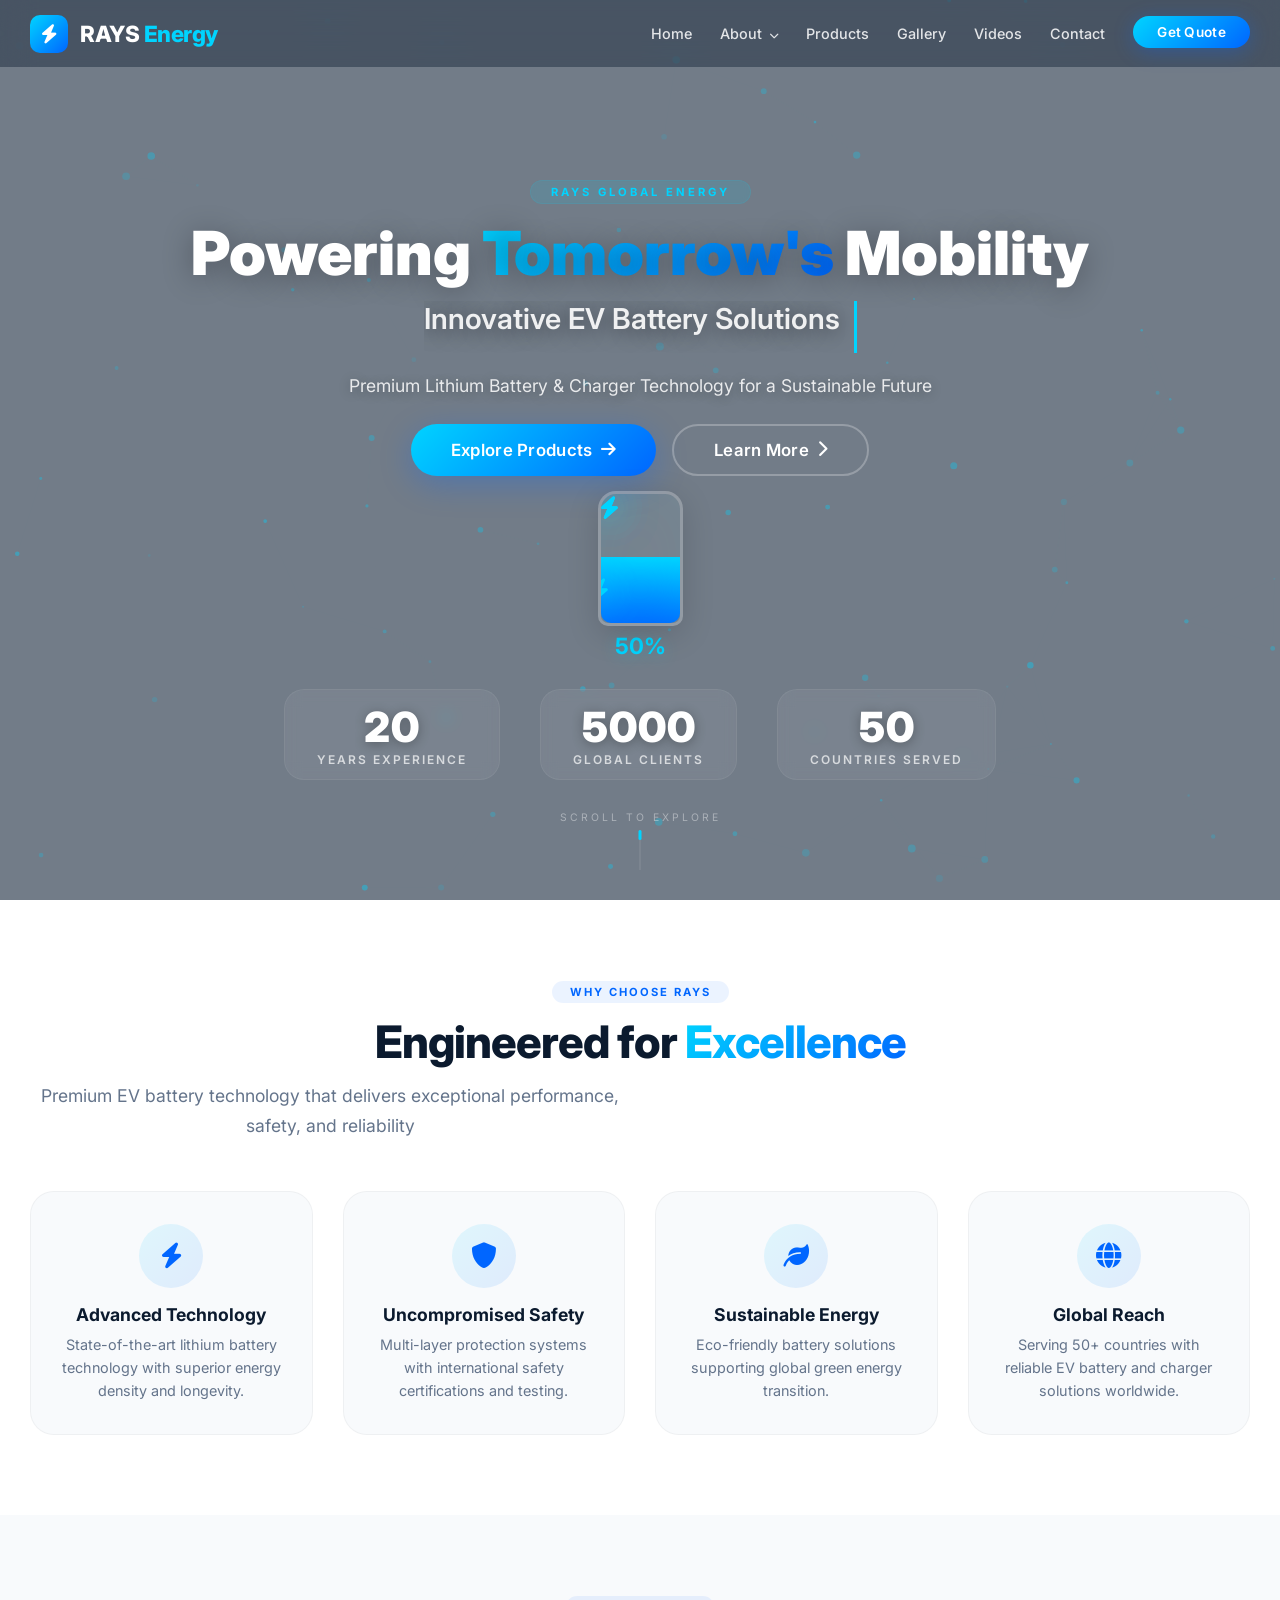
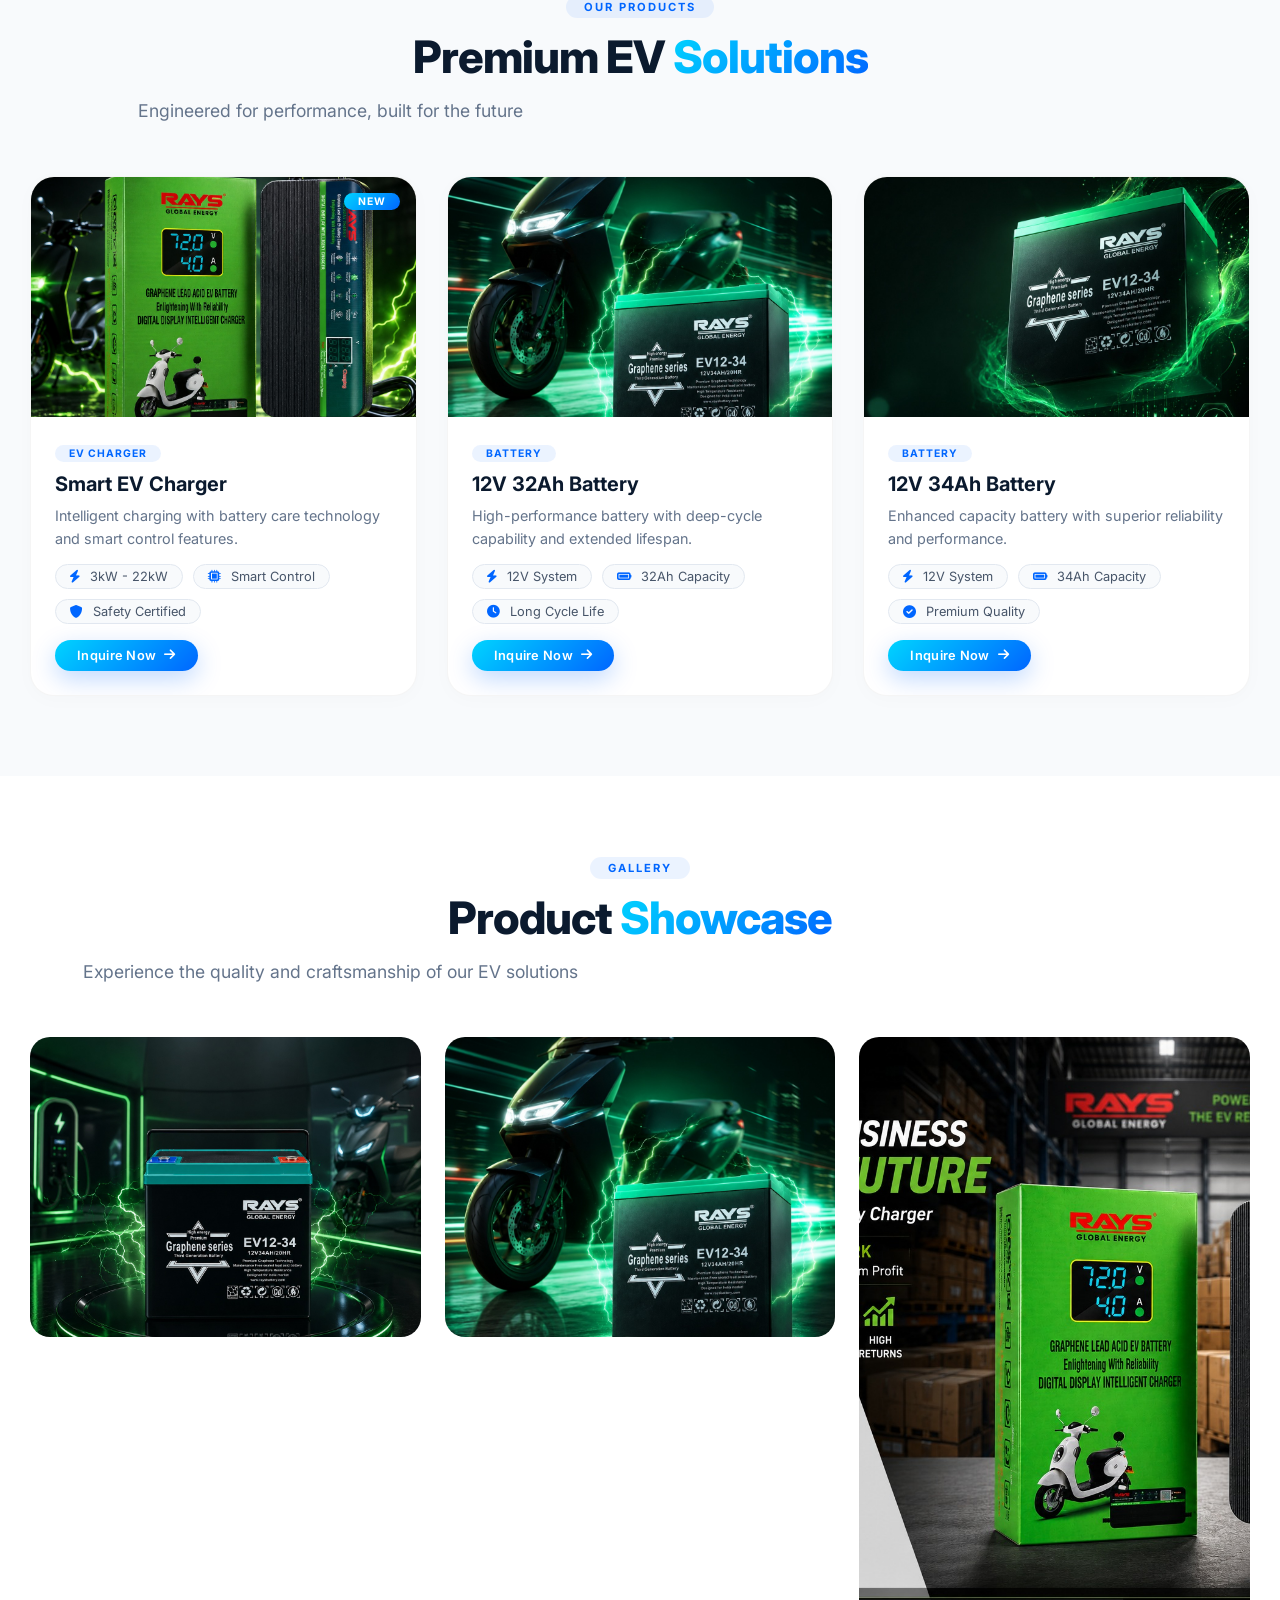
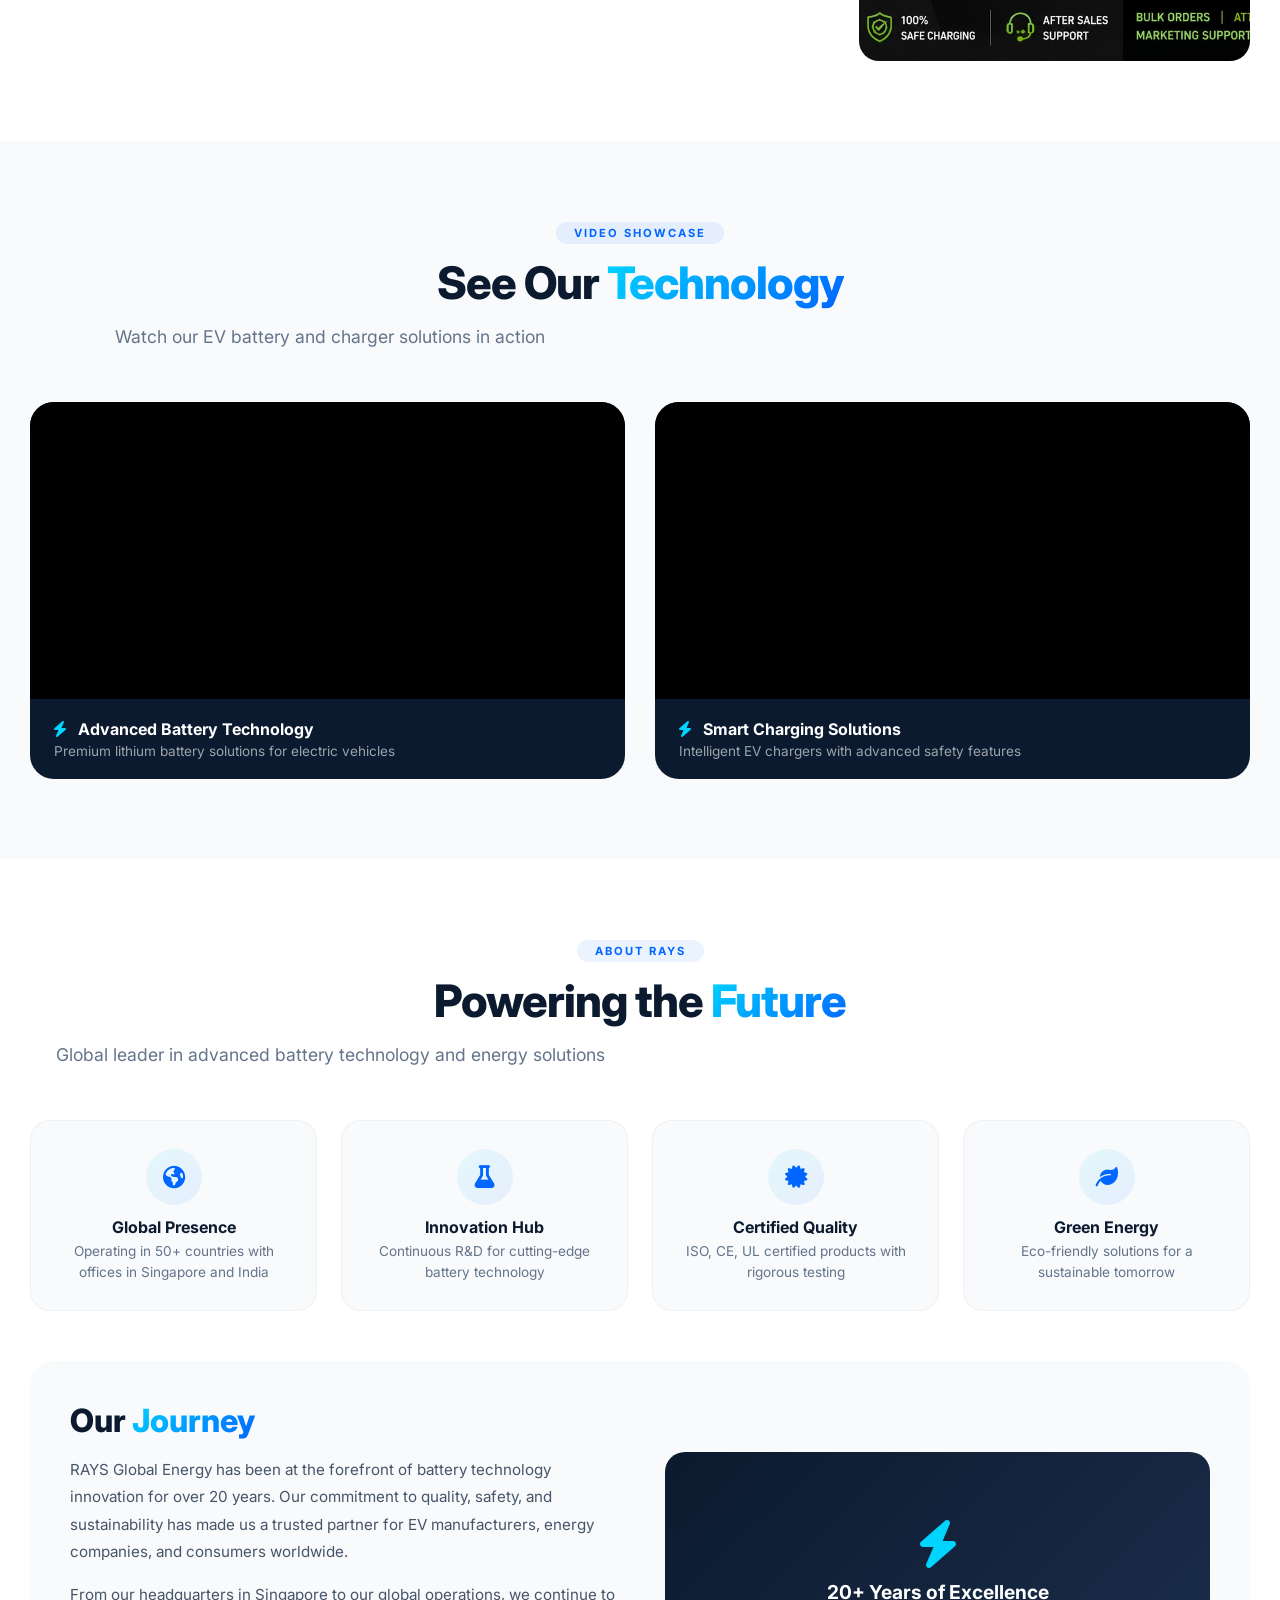
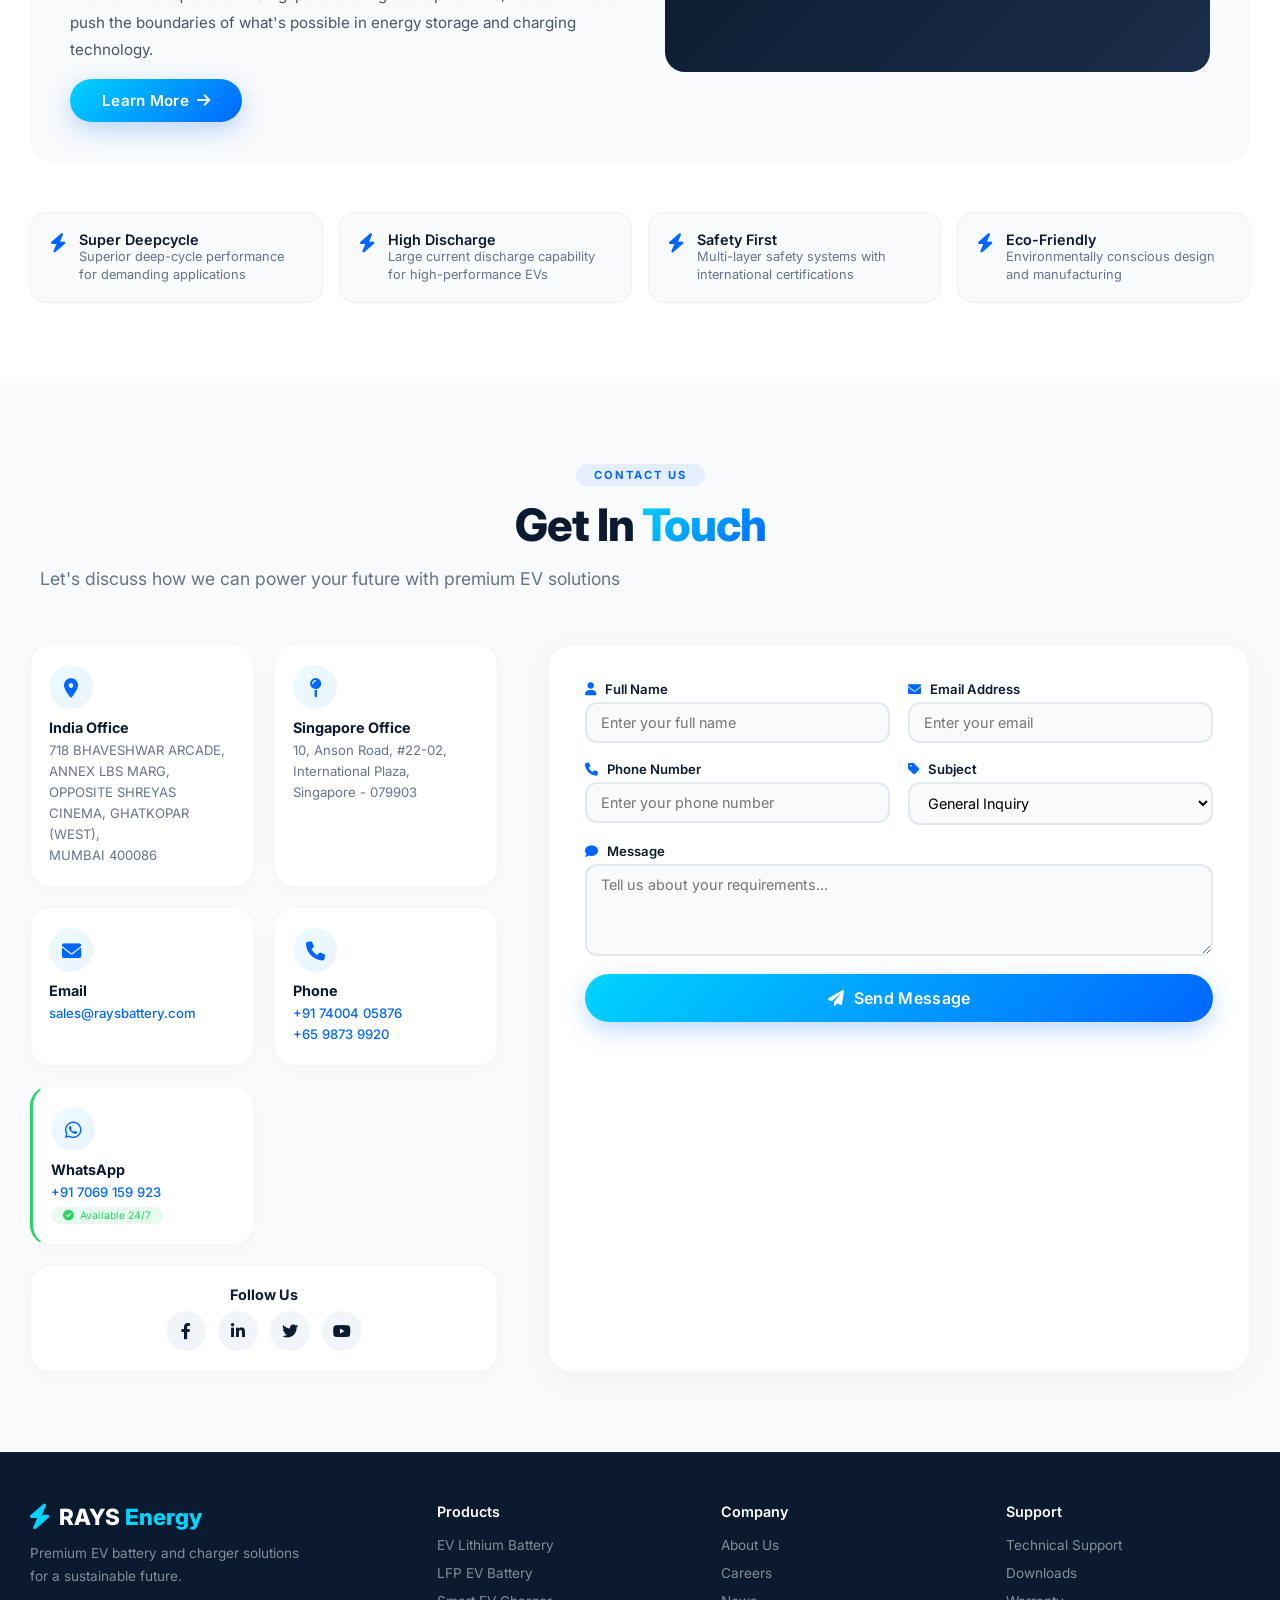
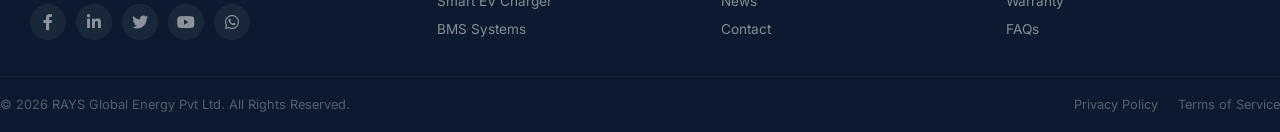
==== commit b9e52bba: "Updated project" ====
--- a/index.html
+++ b/index.html
@@ -41,15 +41,15 @@
             <ul class="nav-links" id="navLinks">
                 <li><a href="#home" class="active">Home</a></li>
                 <li class="dropdown-parent">
-                    <a href="#about">About</a> <i class="fas fa-chevron-down dropdown-arrow"></i>
+                    <a href="about.html">About</a> <i class="fas fa-chevron-down dropdown-arrow"></i>
                     <ul class="dropdown">
-                        <li><a href="#about">HDS Global Pte Ltd</a></li>
-                        <li><a href="#about">Vision</a></li>
-                        <li><a href="#about">CEO Message</a></li>
-                        <li><a href="#about">Production Facility</a></li>
-                        <li><a href="#about">Certificates</a></li>
-                        <li><a href="#about">R&D</a></li>
-                        <li><a href="#about">Quality Control</a></li>
+                        <li><a href="about.html#story">Our Story</a></li>
+                        <li><a href="about.html#mission">Mission & Vision</a></li>
+                        <li><a href="about.html#leadership">Leadership</a></li>
+                        <li><a href="about.html#certifications">Certifications</a></li>
+                        <li><a href="about.html#facility">Production Facility</a></li>
+                        <li><a href="about.html#rd">R&D</a></li>
+                        <li><a href="about.html#quality">Quality Control</a></li>
                     </ul>
                 </li>
                 <li><a href="#products">Products</a></li>
@@ -63,7 +63,7 @@
 
     <!-- ==================== HERO SECTION ==================== -->
     <section class="hero" id="home">
-        <!-- Background Video -->
+        <!-- Background Video - AUTOPLAY LOOP -->
         <video class="hero-bg-video" autoplay muted loop playsinline>
             <source src="assets/video/heri.mp4" type="video/mp4" />
             <img src="https://images.pexels.com/photos/414837/pexels-photo-414837.jpeg?auto=compress&cs=tinysrgb&w=1920" alt="Hero Background" />
@@ -81,7 +81,7 @@
                 <p class="hero-description">Premium Lithium Battery & Charger Technology for a Sustainable Future</p>
                 <div class="hero-buttons">
                     <a href="#products" class="btn hero-btn primary-btn">Explore Products <i class="fas fa-arrow-right"></i></a>
-                    <a href="#contact" class="btn hero-btn secondary-btn">Get a Quote <i class="fas fa-chevron-right"></i></a>
+                    <a href="about.html" class="btn hero-btn secondary-btn">Learn More <i class="fas fa-chevron-right"></i></a>
                 </div>
             </div>
         </div>
@@ -259,7 +259,7 @@
         </div>
     </section>
 
-    <!-- ==================== VIDEO SHOWCASE ==================== -->
+    <!-- ==================== VIDEO SHOWCASE - AUTOPLAY LOOP ==================== -->
     <section id="videos" class="videos-section">
         <div class="container">
             <div class="section-header reveal">
@@ -271,7 +271,8 @@
             <div class="videos-grid reveal">
                 <div class="video-card">
                     <div class="video-wrapper">
-                        <video muted loop playsinline>
+                        <!-- EV Battery Video - AUTOPLAY LOOP -->
+                        <video autoplay muted loop playsinline>
                             <source src="assets/video/v2.mp4" type="video/mp4" />
                             Your browser does not support the video tag.
                         </video>
@@ -287,7 +288,8 @@
                 </div>
                 <div class="video-card">
                     <div class="video-wrapper">
-                        <video muted loop playsinline>
+                        <!-- EV Charger Video - AUTOPLAY LOOP -->
+                        <video autoplay muted loop playsinline>
                             <source src="assets/video/v1.mp4" type="video/mp4" />
                             Your browser does not support the video tag.
                         </video>
@@ -342,7 +344,7 @@
                     <h3>Our <span>Journey</span></h3>
                     <p>RAYS Global Energy has been at the forefront of battery technology innovation for over 20 years. Our commitment to quality, safety, and sustainability has made us a trusted partner for EV manufacturers, energy companies, and consumers worldwide.</p>
                     <p>From our headquarters in Singapore to our global operations, we continue to push the boundaries of what's possible in energy storage and charging technology.</p>
-                    <a href="#contact" class="btn">Learn More <i class="fas fa-arrow-right"></i></a>
+                    <a href="about.html" class="btn">Learn More <i class="fas fa-arrow-right"></i></a>
                 </div>
                 <div class="about-story-image">
                     <div class="about-image-placeholder">
@@ -497,16 +499,16 @@
             <div>
                 <h4>Products</h4>
                 <ul>
-                    <li><a href="#">EV Lithium Battery</a></li>
-                    <li><a href="#">LFP EV Battery</a></li>
-                    <li><a href="#">Smart EV Charger</a></li>
-                    <li><a href="#">BMS Systems</a></li>
+                    <li><a href="#products">EV Lithium Battery</a></li>
+                    <li><a href="#products">LFP EV Battery</a></li>
+                    <li><a href="#products">Smart EV Charger</a></li>
+                    <li><a href="#products">BMS Systems</a></li>
                 </ul>
             </div>
             <div>
                 <h4>Company</h4>
                 <ul>
-                    <li><a href="#about">About Us</a></li>
+                    <li><a href="about.html">About Us</a></li>
                     <li><a href="#">Careers</a></li>
                     <li><a href="#">News</a></li>
                     <li><a href="#contact">Contact</a></li>
@@ -532,5 +534,45 @@
     </footer>
 
     <script src="script.js"></script>
+    <script>
+        // ==================== VIDEO AUTOPLAY LOOP FORCE FIX ====================
+        document.addEventListener('DOMContentLoaded', function() {
+            // Select ALL videos on the page
+            const allVideos = document.querySelectorAll('video');
+            
+            allVideos.forEach(video => {
+                // Ensure all attributes are set
+                video.setAttribute('autoplay', '');
+                video.setAttribute('muted', '');
+                video.setAttribute('loop', '');
+                video.setAttribute('playsinline', '');
+                
+                // Force play
+                video.play().catch(() => {
+                    // If autoplay fails, play on user interaction
+                    document.addEventListener('click', function playVideo() {
+                        video.play();
+                        document.removeEventListener('click', playVideo);
+                    }, { once: true });
+                });
+                
+                // Ensure loop on ended
+                video.addEventListener('ended', function() {
+                    this.currentTime = 0;
+                    this.play();
+                });
+            });
+        });
+
+        // Force play on any click (for mobile)
+        document.addEventListener('click', function() {
+            const videos = document.querySelectorAll('video');
+            videos.forEach(video => {
+                if (video.paused) {
+                    video.play().catch(e => console.log('Play failed'));
+                }
+            });
+        }, { once: false });
+    </script>
 </body>
 </html>
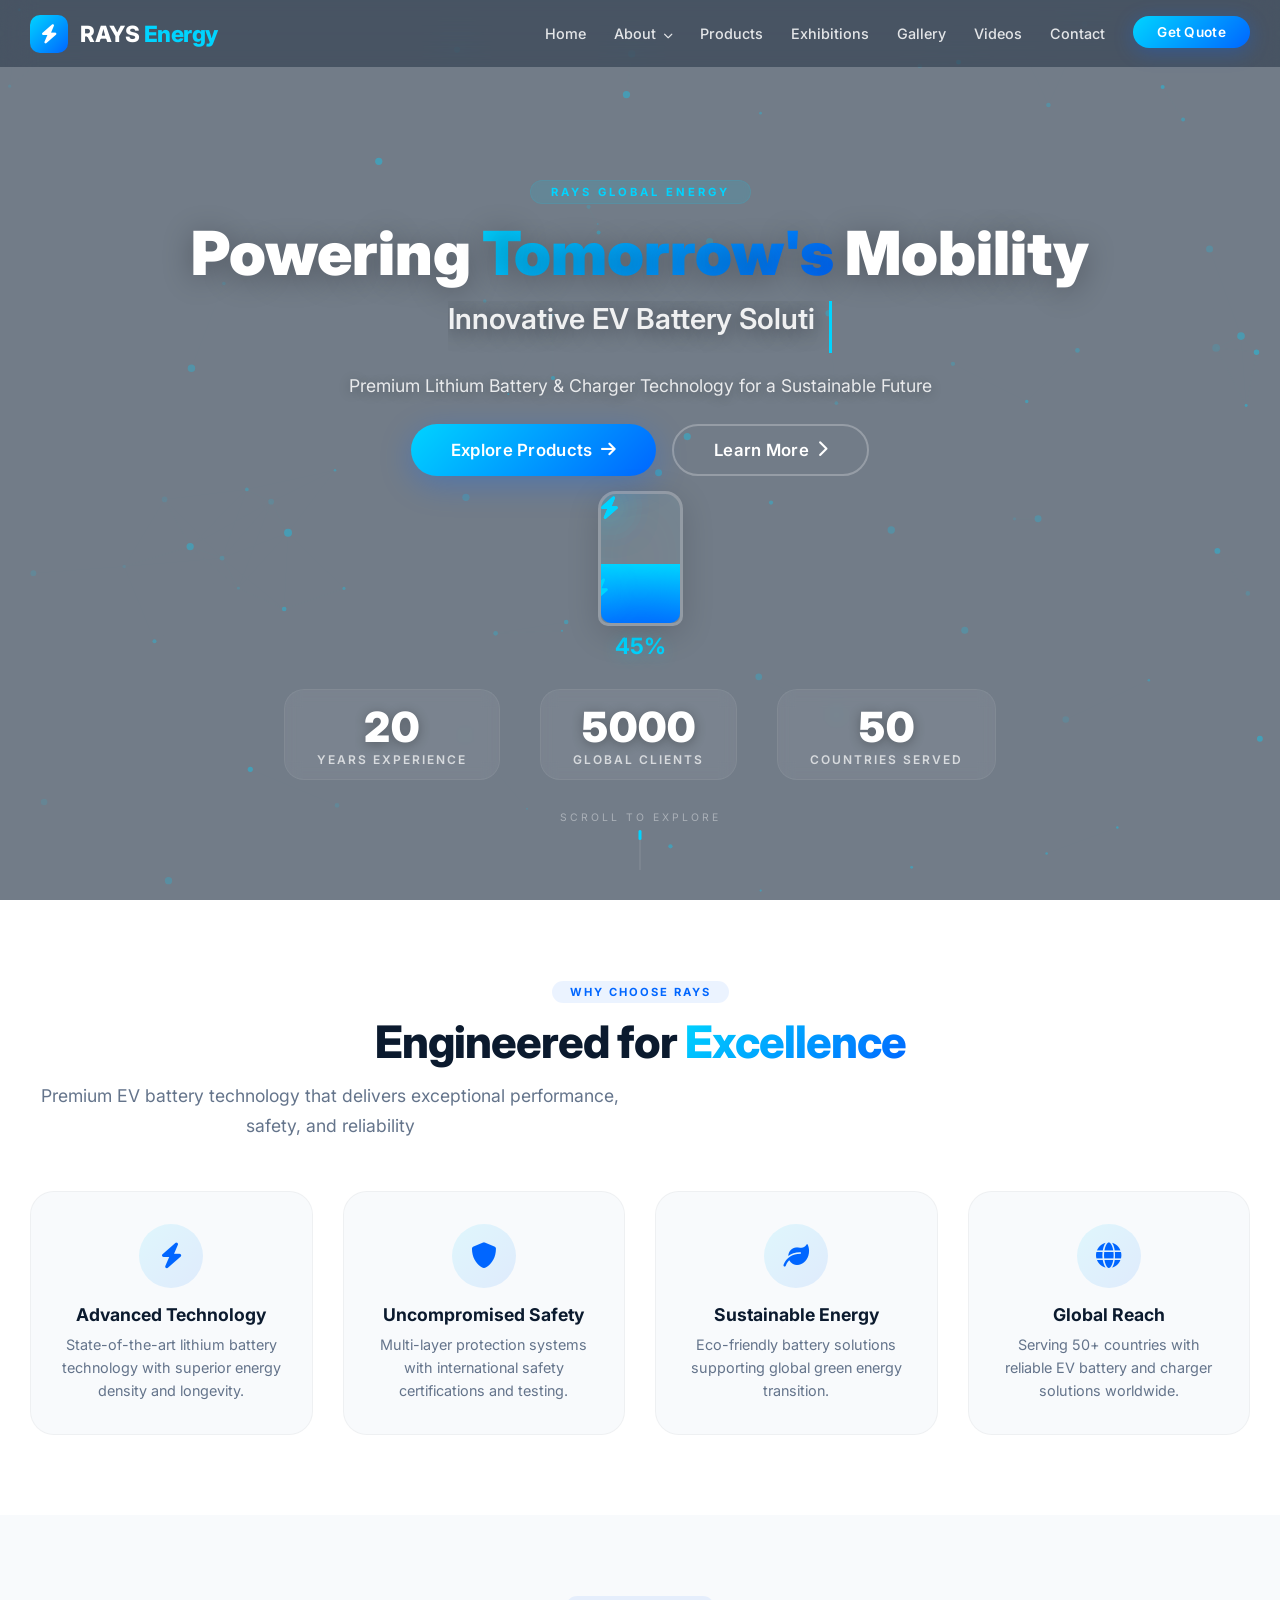
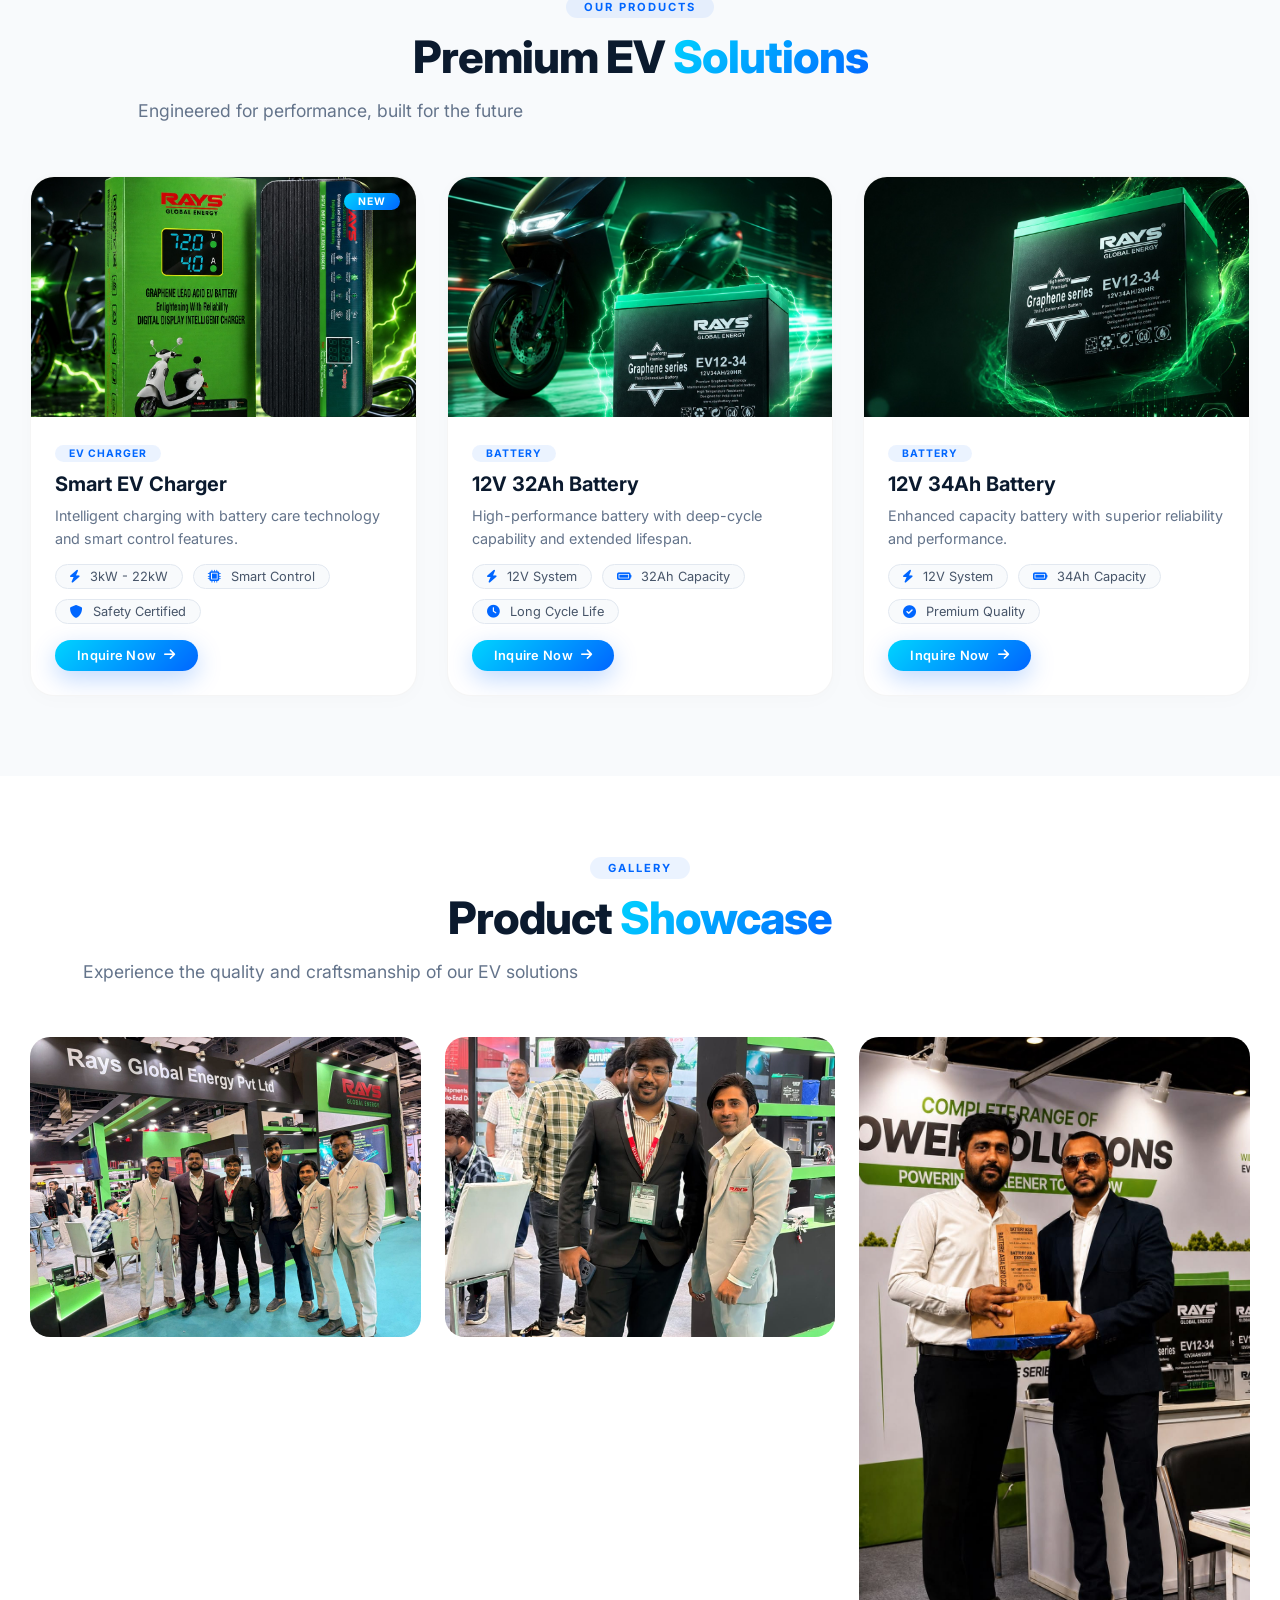
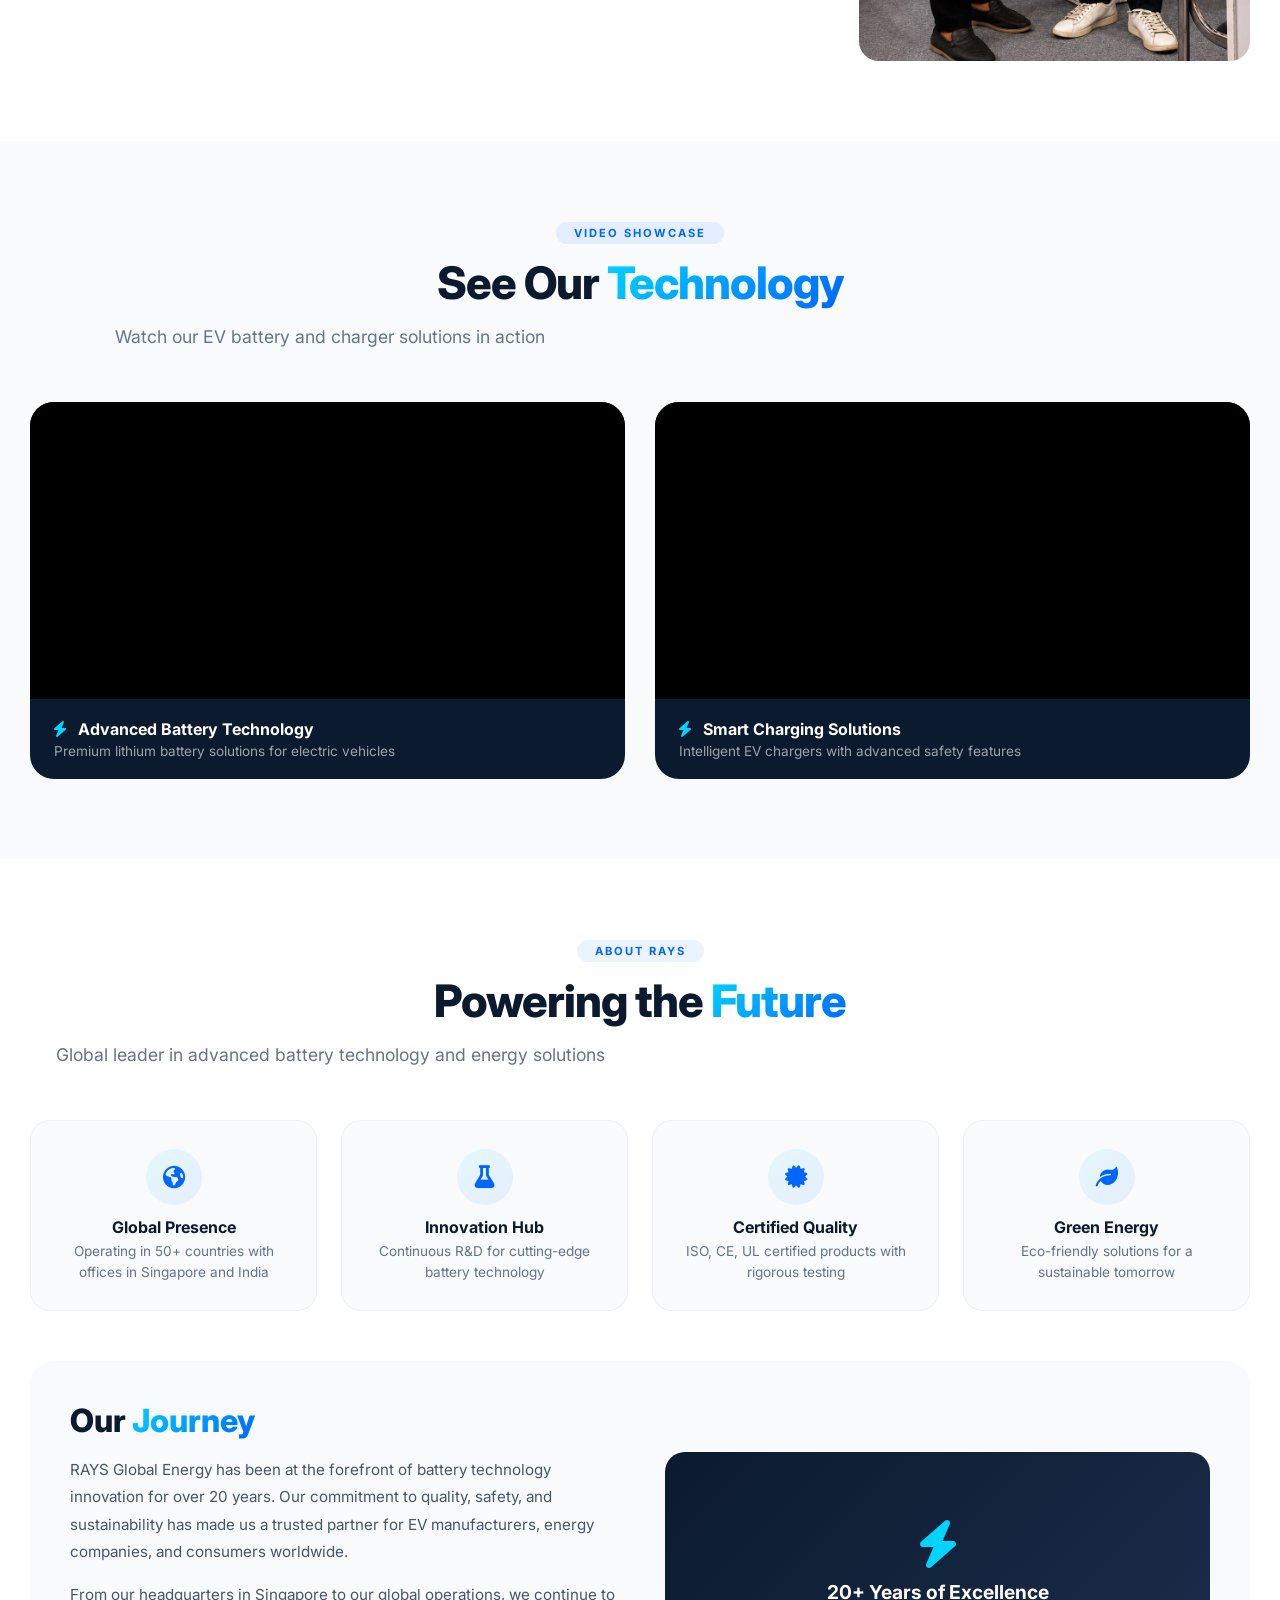
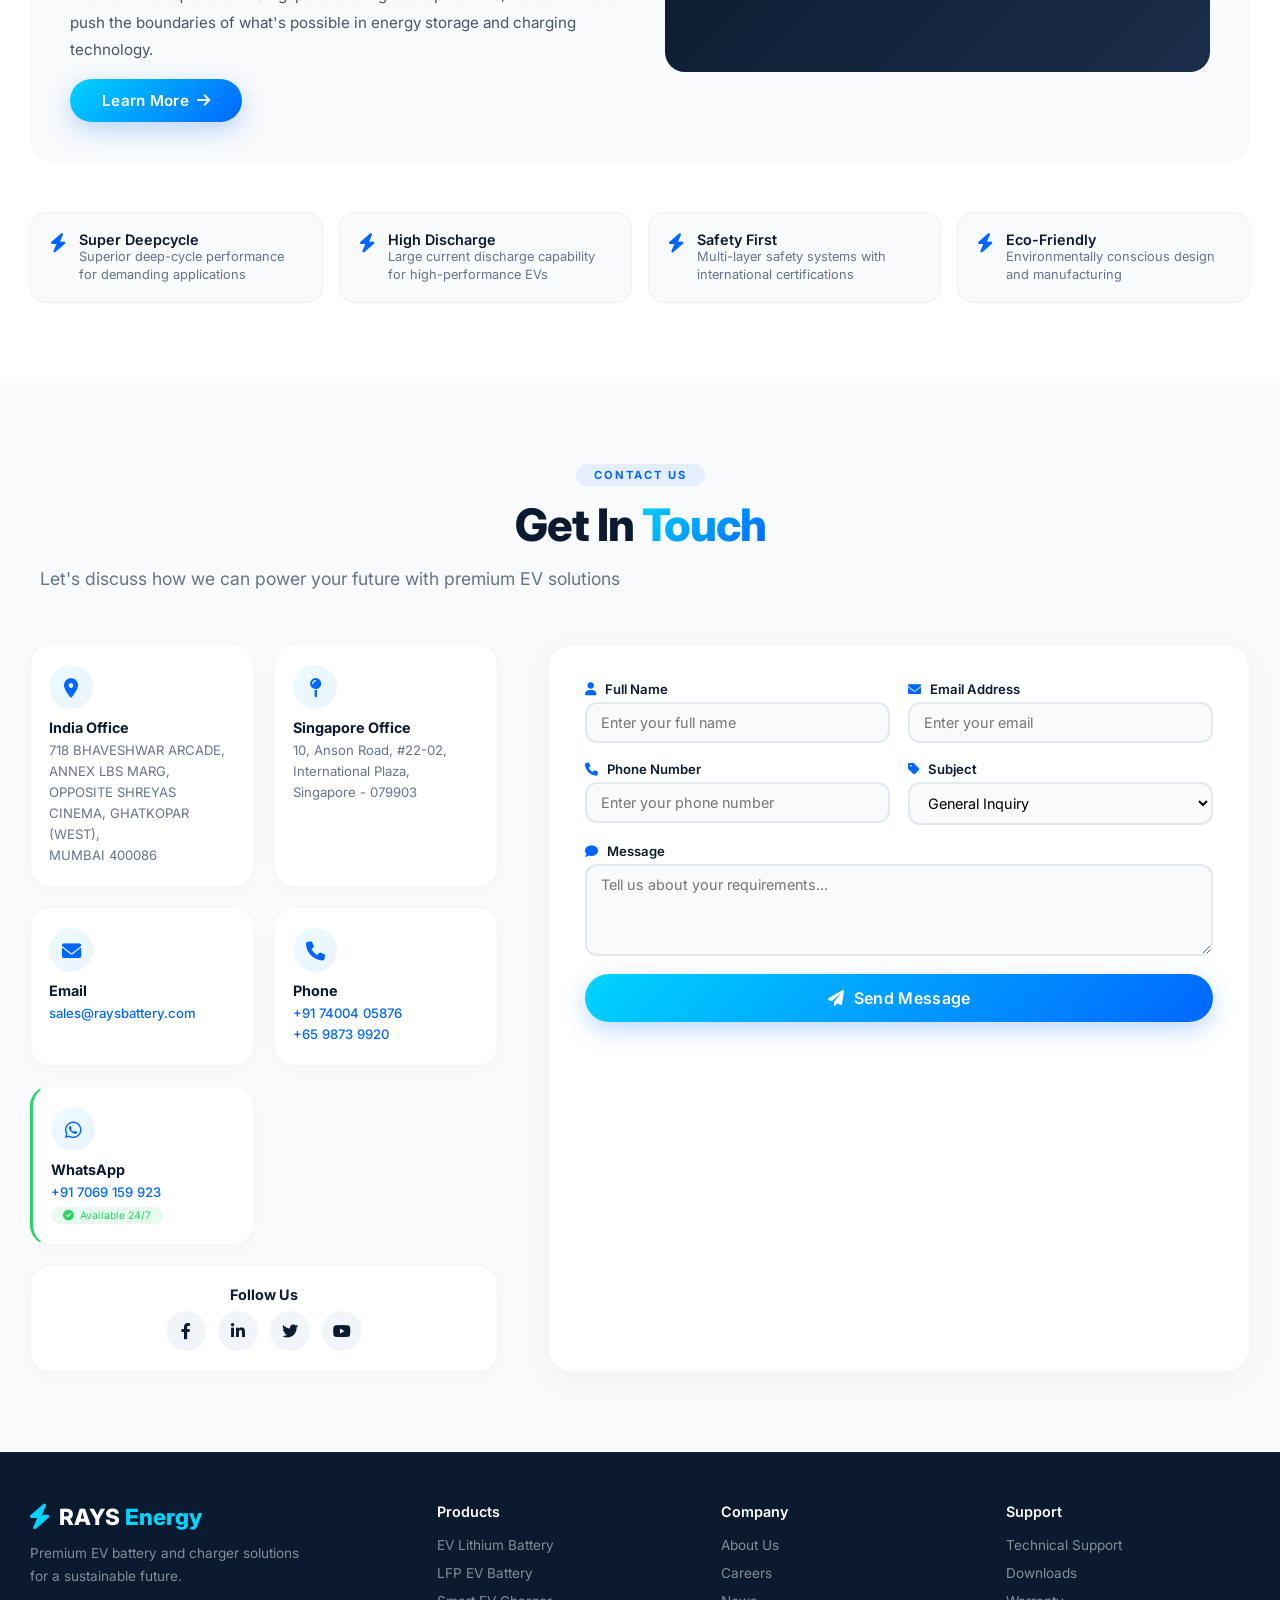
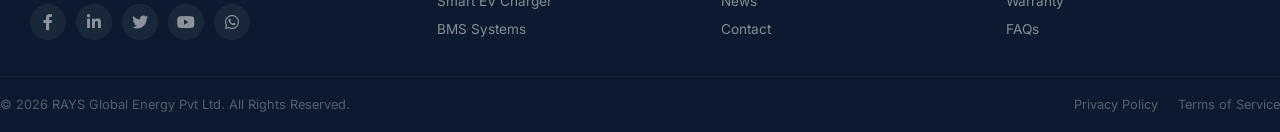
==== commit 5260fd0f: "Update project" ====
--- a/index.html
+++ b/index.html
@@ -53,6 +53,7 @@
                     </ul>
                 </li>
                 <li><a href="#products">Products</a></li>
+                <li><a href="exhibition.html">Exhibitions</a></li>
                 <li><a href="#gallery">Gallery</a></li>
                 <li><a href="#videos">Videos</a></li>
                 <li><a href="#contact">Contact</a></li>
@@ -232,7 +233,7 @@
             
             <div class="gallery-grid reveal">
                 <div class="gallery-item">
-                    <img src="assets/images/battery3.jpeg" alt="12V 32Ah Battery" />
+                    <img src="assets/images/e2.jpeg" alt="12V 32Ah Battery" />
                     <div class="gallery-overlay">
                         <h4>12V 32Ah Battery</h4>
                         <p>Deep-cycle performance</p>
@@ -240,7 +241,7 @@
                     </div>
                 </div>
                 <div class="gallery-item">
-                    <img src="assets/images/battery1.jpeg" alt="12V 34Ah Battery" />
+                    <img src="assets/images/e3.jpeg" alt="12V 34Ah Battery" />
                     <div class="gallery-overlay">
                         <h4>12V 34Ah Battery</h4>
                         <p>Extended cycle life</p>
@@ -248,7 +249,7 @@
                     </div>
                 </div>
                 <div class="gallery-item gallery-item-large">
-                    <img src="assets/images/charger2.jpeg" alt="EV Charger" />
+                    <img src="assets/images/r8.jpeg" alt="EV Charger" />
                     <div class="gallery-overlay">
                         <h4>Smart EV Charger</h4>
                         <p>Intelligent charging technology</p>
